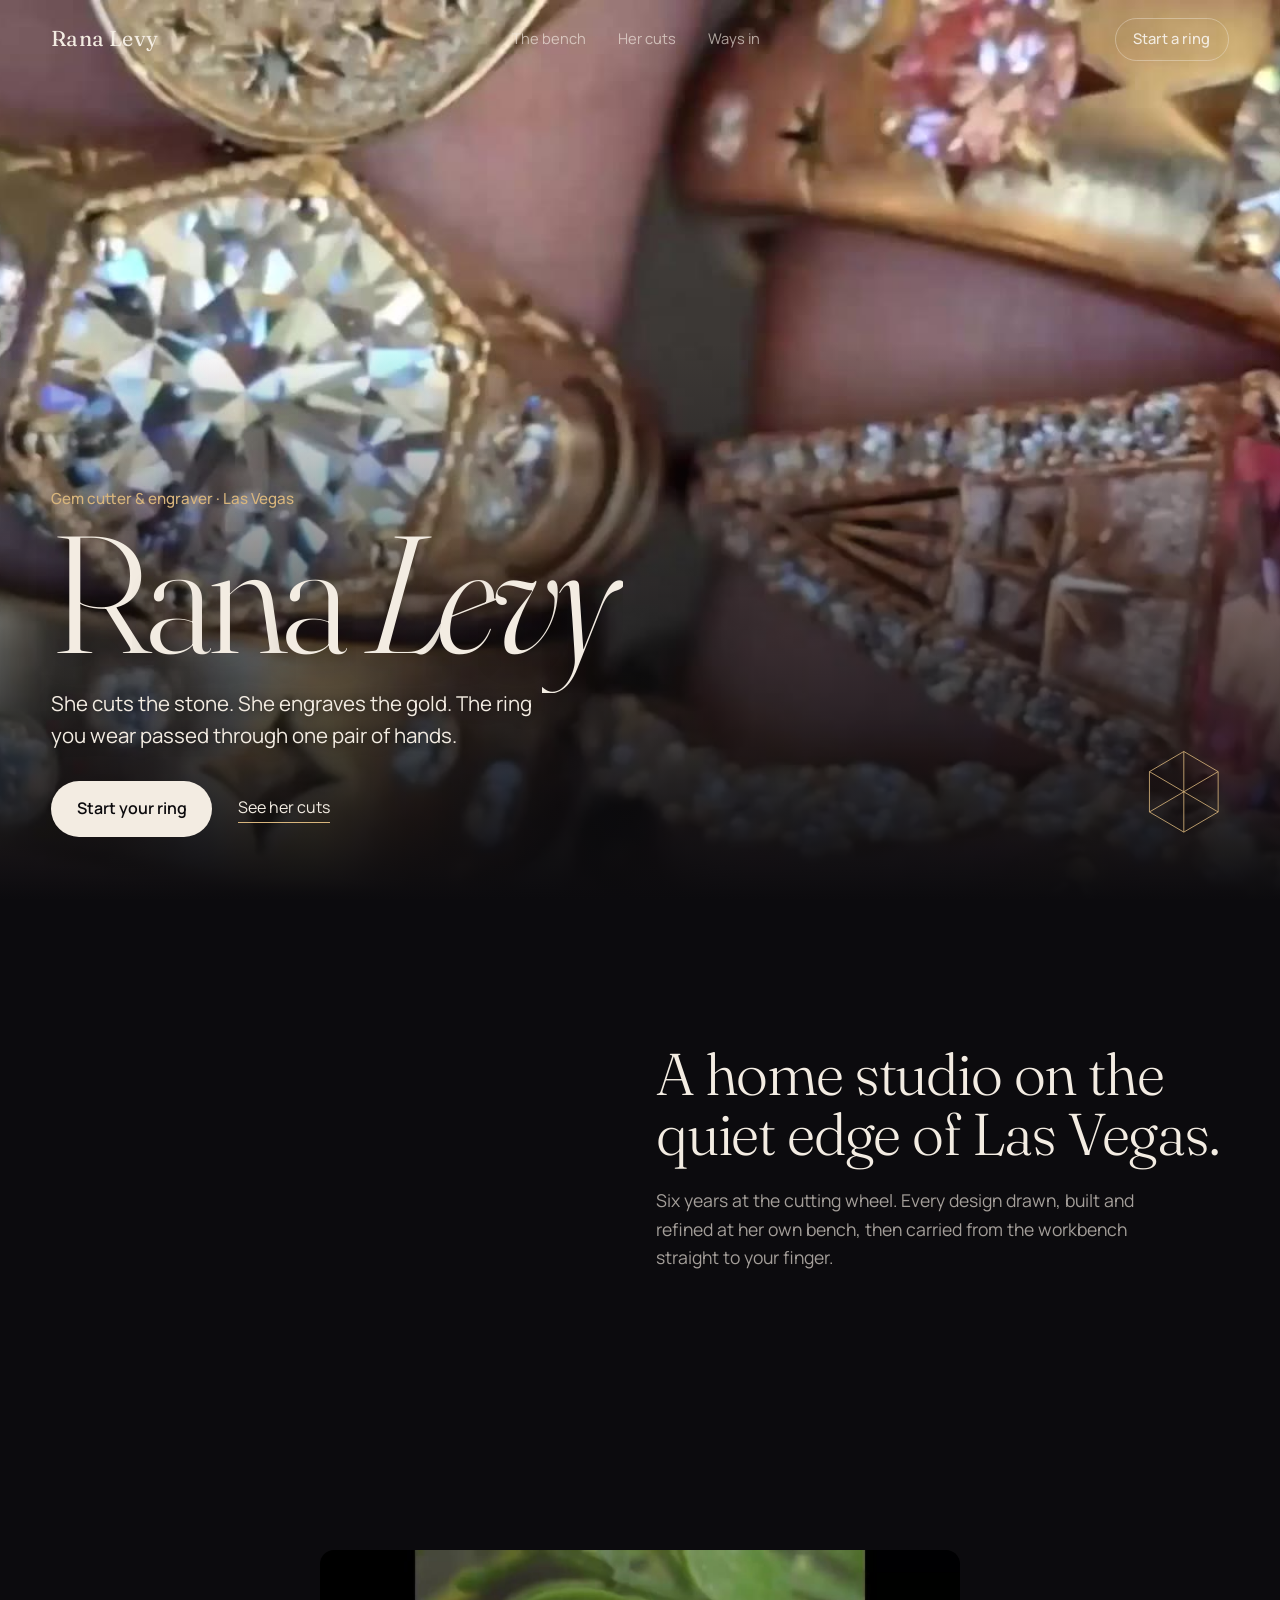
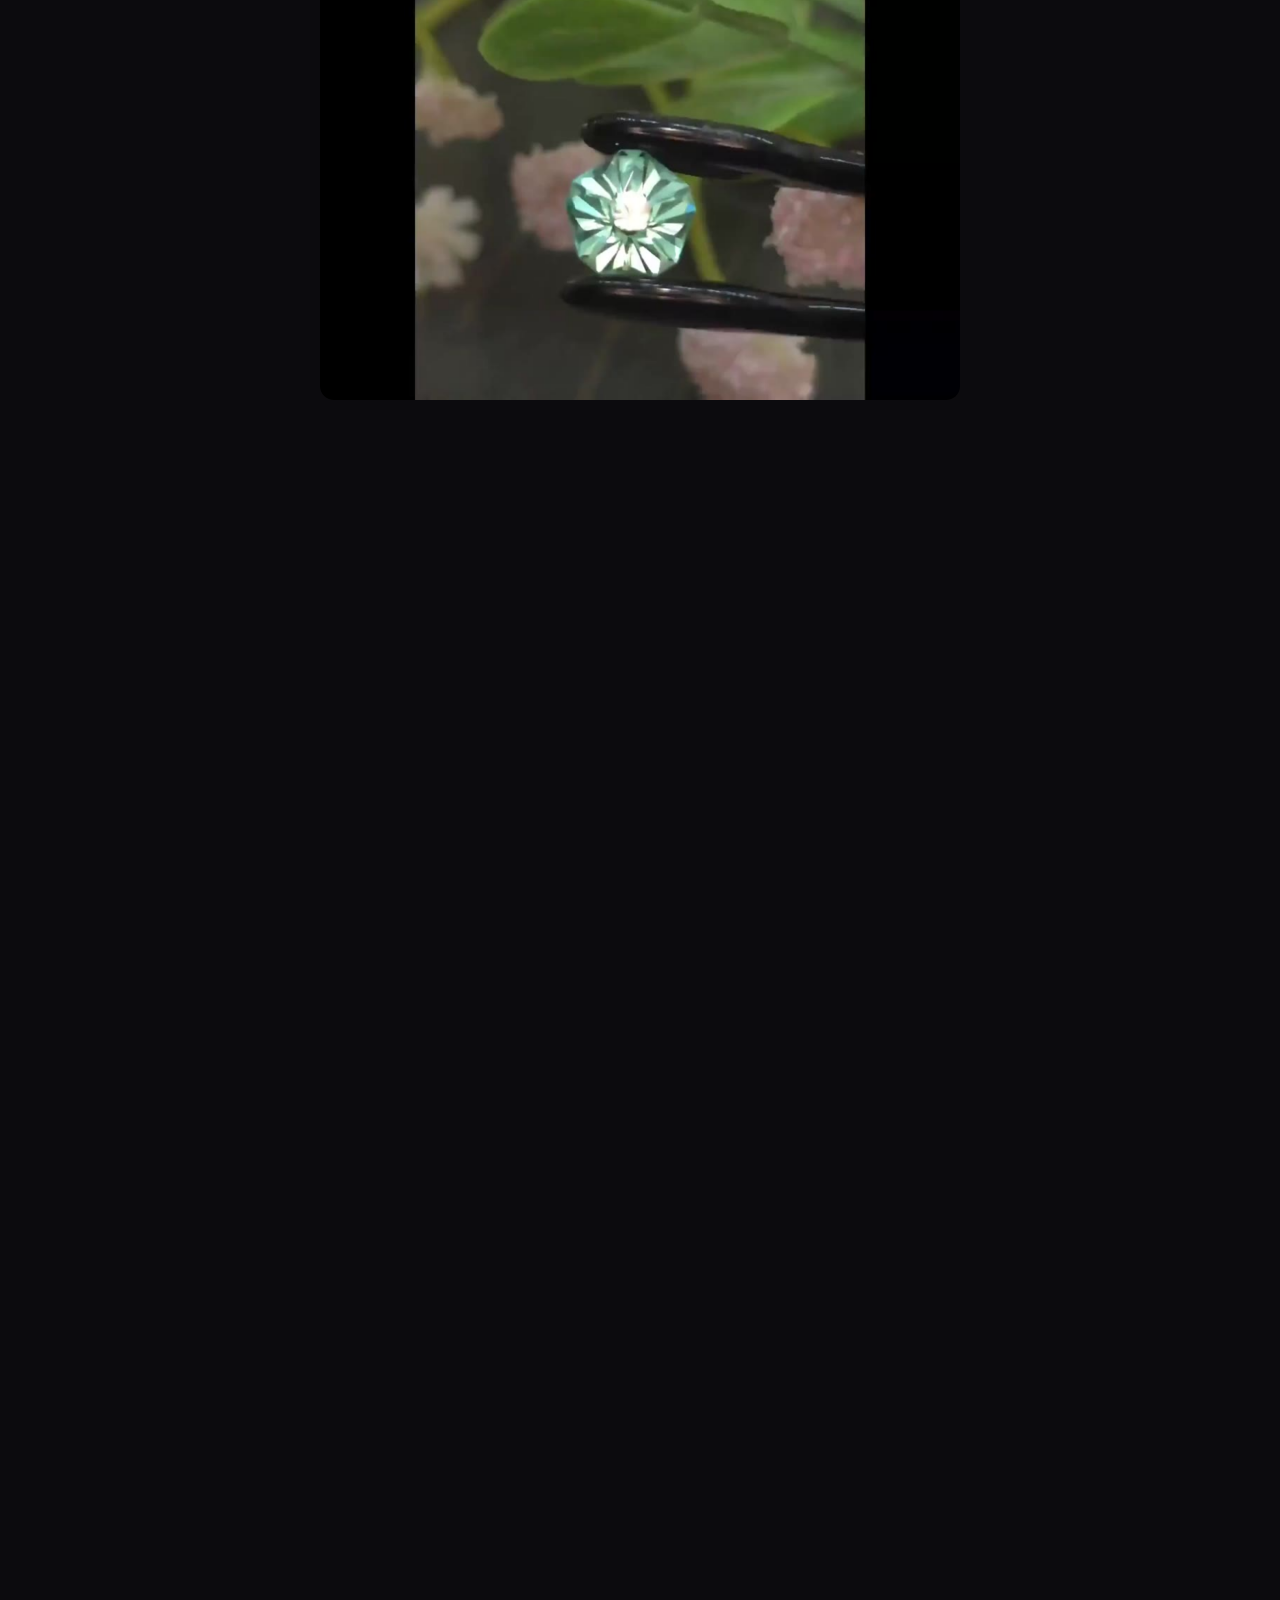
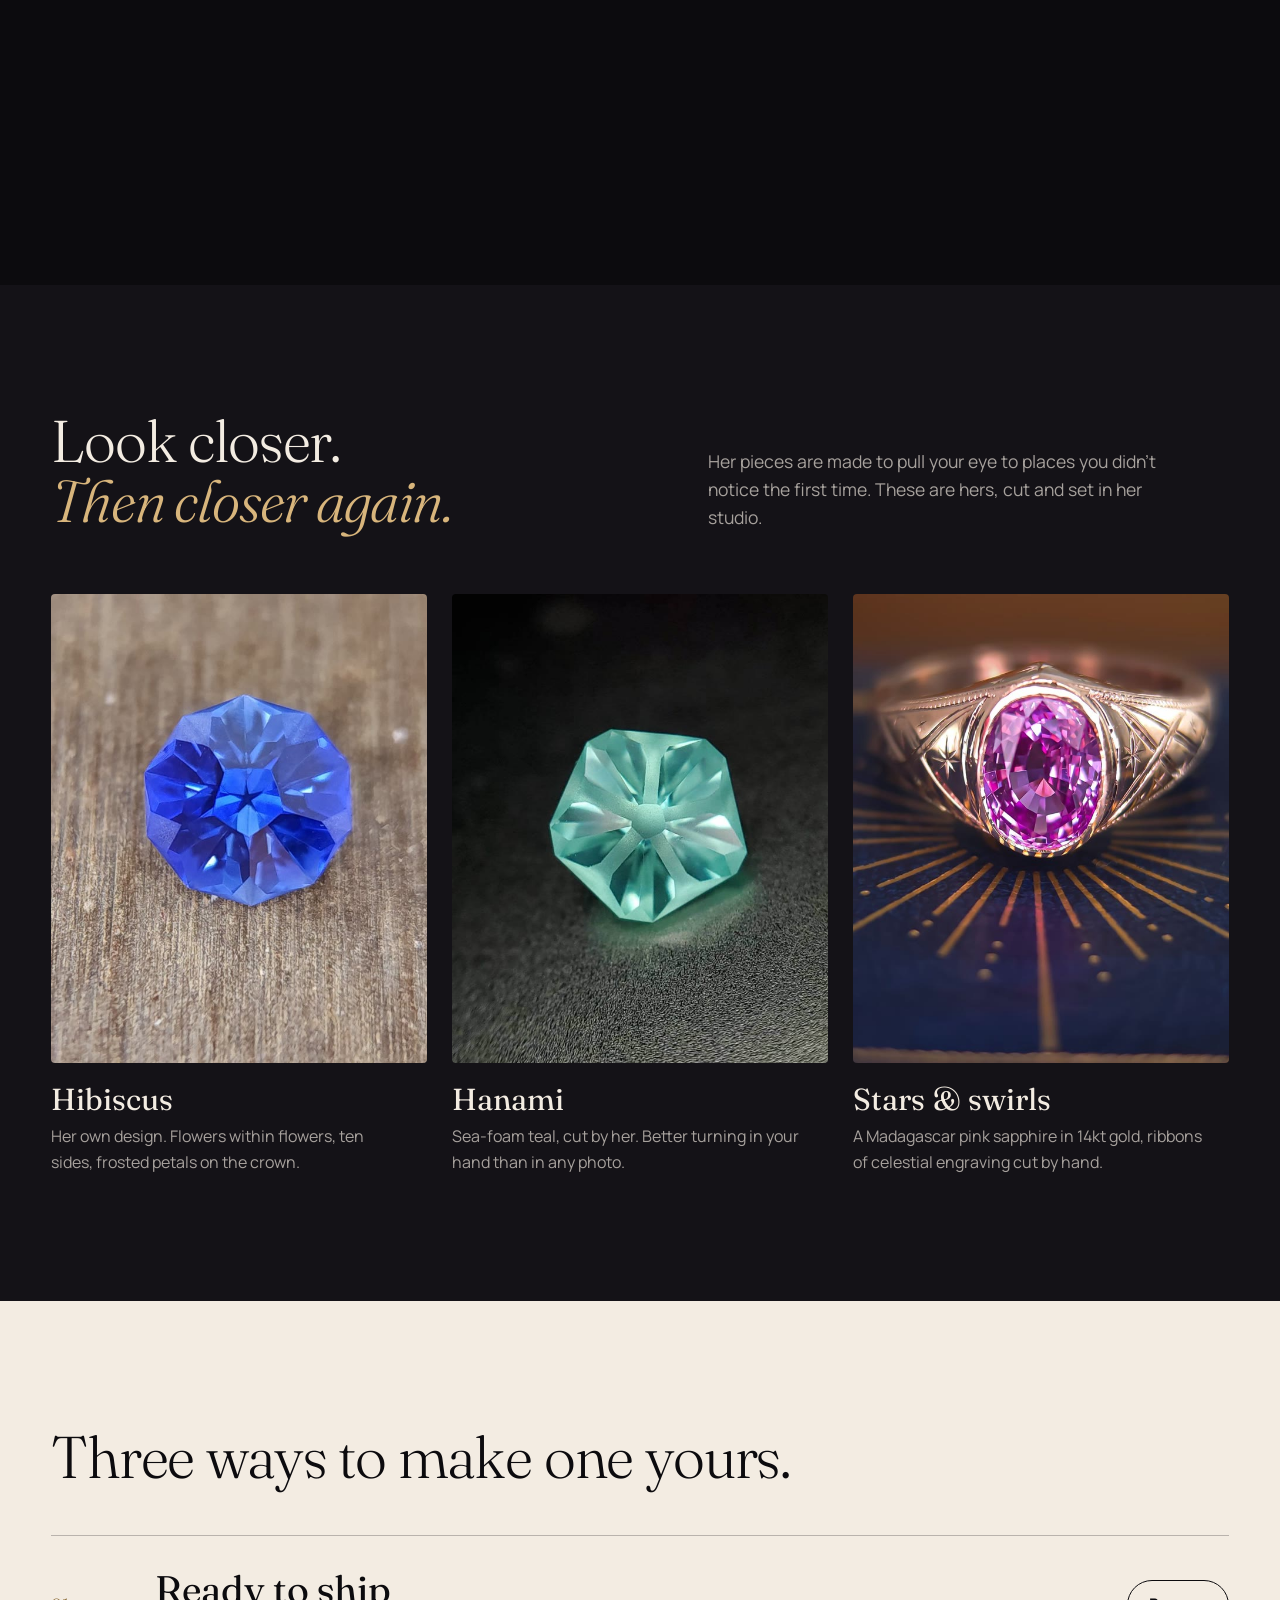
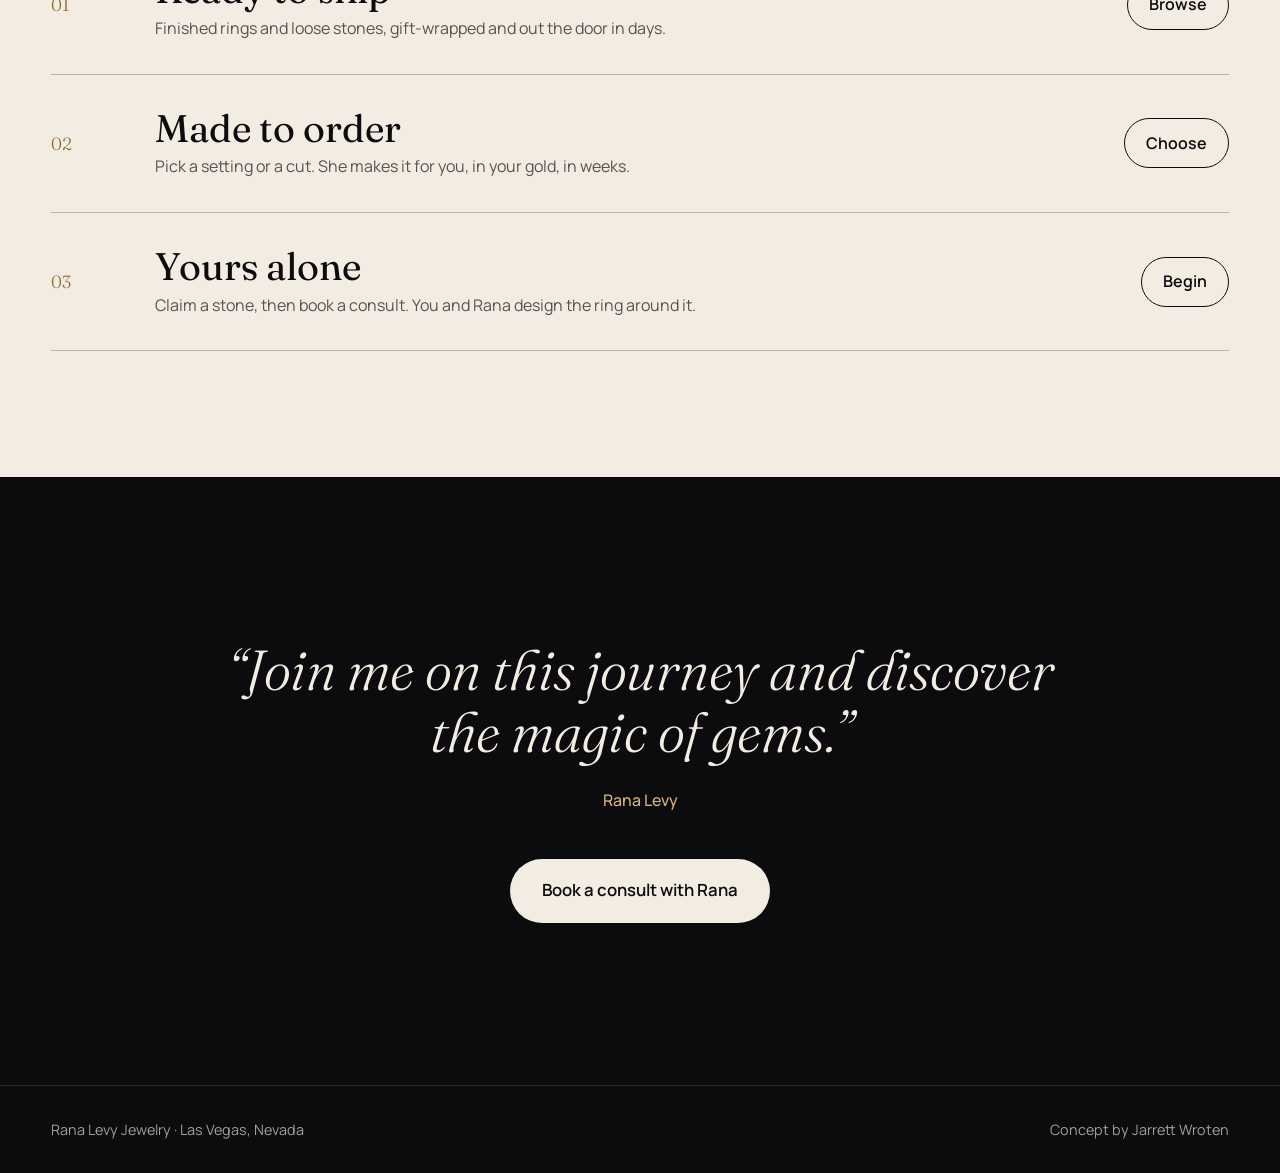
==== index.html @ 434af8a8 "favicon" ====
<!doctype html>
<html lang="en">
<head>
<meta charset="utf-8">
<meta name="viewport" content="width=device-width,initial-scale=1,viewport-fit=cover">
<meta name="robots" content="noindex,nofollow">
<title>Rana Levy · Gems cut by hand in Las Vegas</title>
<meta name="description" content="Precision-cut gemstones and hand-engraved gold rings from Rana Levy's home studio in Las Vegas.">
<link rel="icon" href="data:image/svg+xml,%3Csvg xmlns=%22http://www.w3.org/2000/svg%22 viewBox=%220 0 120 120%22%3E%3Cpath d=%22M60 6 106 33v54L60 114 14 87V33Z%22 fill=%22%230c0b0e%22 stroke=%22%23d8b57c%22 stroke-width=%228%22/%3E%3C/svg%3E">
<link rel="preconnect" href="https://fonts.googleapis.com"><link rel="preconnect" href="https://fonts.gstatic.com" crossorigin>
<link href="https://fonts.googleapis.com/css2?family=Fraunces:ital,opsz,wght@0,9..144,300;0,9..144,400;1,9..144,300;1,9..144,400&family=Manrope:wght@400;500;600&display=swap" rel="stylesheet">
<link rel="preload" as="image" href="media/hero.jpg">
<script type="text/javascript">(function(w,d){w.clarity=w.clarity||function(){(w.clarity.q=w.clarity.q||[]).push(arguments)};var done=0,ev=["scroll","pointerdown","keydown"],o={passive:true,capture:true};function go(){if(done)return;done=1;ev.forEach(function(e){w.removeEventListener(e,go,o)});var t=d.createElement("script");t.async=1;t.src="https://www.clarity.ms/tag/yvve5xueah";var y=d.getElementsByTagName("script")[0];y.parentNode.insertBefore(t,y)}ev.forEach(function(e){w.addEventListener(e,go,o)});function idle(){w.requestIdleCallback?w.requestIdleCallback(go,{timeout:2500}):setTimeout(go,2500)}d.readyState==="complete"?idle():w.addEventListener("load",idle,{once:true})})(window,document);clarity("set","site","rana-r2");</script>
<link rel="stylesheet" href="style.css?v=2">
</head>
<body>
<header class="nav">
  <a class="mark" href="#top" aria-label="Rana Levy, top">Rana Levy</a>
  <nav><a href="#bench">The bench</a><a href="#cuts">Her cuts</a><a href="#ways">Ways in</a></nav>
  <a class="nav-cta" href="https://www.ranalevyjewelry.com/contact">Start a ring</a>
</header>

<main id="top">
<section class="hero">
  <video class="hero-film" autoplay muted loop playsinline preload="auto" poster="media/hero.jpg" aria-label="Rana Levy's rings stacked across a hand, then a teal sapphire and a hexagon-set diamond turning in the light">
    <source media="(max-width:700px)" src="media/hero-m.mp4" type="video/mp4">
    <source src="media/hero.mp4" type="video/mp4">
  </video>
  <div class="hero-copy">
    <p class="kicker">Gem cutter &amp; engraver · Las Vegas</p>
    <h1 class="title" aria-label="Rana Levy"><span class="w">Rana</span> <span class="w it">Levy</span></h1>
    <p class="lede">She cuts the stone. She engraves the gold. The ring you wear passed through one pair of hands.</p>
    <div class="ctas"><a class="btn" href="https://www.ranalevyjewelry.com/contact">Start your ring</a><a class="link" href="#cuts">See her cuts</a></div>
  </div>
  <svg class="facet" viewBox="0 0 120 120" aria-hidden="true"><path pathLength="1" d="M60 6 106 33v54L60 114 14 87V33Z M60 6v108 M14 33l92 54 M106 33 14 87"/></svg>
</section>

<section class="bench-intro" id="bench">
  <div class="bench-text">
    <h2>A home studio on the quiet edge of Las&nbsp;Vegas.</h2>
    <p>Six years at the cutting wheel. Every design drawn, built and refined at her own bench, then carried from the workbench straight to your finger.</p>
  </div>
</section>
<section class="bench">
  <div class="bench-stick">
    <div class="bench-frame"><video class="bench-film" muted loop playsinline preload="metadata" poster="media/bench.jpg" aria-label="At Rana's bench: faceted stones held in tweezers, gold engraved by hand, a row of finished cuts, rings turning in the light"><source src="media/bench.mp4" type="video/mp4"></video></div>
     <p class="bench-line">Cut, engraved and set by&nbsp;her.</p>
  </div>
</section>

<section class="cuts" id="cuts">
  <div class="cuts-head">
    <h2>Look closer.<br><em>Then closer again.</em></h2>
    <p>Her pieces are made to pull your eye to places you didn't notice the first time. These are hers, cut and set in her studio.</p>
  </div>
  <div class="cut-row">
    <a class="cut" href="https://www.ranalevyjewelry.com/shop"><div class="ph"><img src="media/made-65722f539b4fcc44f6bedaa7.jpg" alt="Blue lab sapphire cut in Rana's Hibiscus design" loading="lazy" width="800" height="800"></div><h3>Hibiscus</h3><p>Her own design. Flowers within flowers, ten sides, frosted petals on the crown.</p></a>
    <a class="cut" href="https://www.ranalevyjewelry.com/shop"><div class="ph"><img src="media/made-657231f9263fd234be0831f7.jpg" alt="Sea-foam lab sapphire in the Hanami cut" loading="lazy" width="800" height="800"></div><h3>Hanami</h3><p>Sea-foam teal, cut by her. Better turning in your hand than in any photo.</p></a>
    <a class="cut" href="https://www.ranalevyjewelry.com/shop"><div class="ph"><img src="media/made-6a35991abbaef61d5bb3887e.jpg" alt="Madagascar pink sapphire in a 14kt gold ring hand-engraved with stars and swirls" loading="lazy" width="800" height="800"></div><h3>Stars &amp; swirls</h3><p>A Madagascar pink sapphire in 14kt gold, ribbons of celestial engraving cut by hand.</p></a>
  </div>
</section>

<section class="ways" id="ways">
  <h2>Three ways to make one yours.</h2>
  <ol class="way-list">
    <li><span class="wn">01</span><div><h3>Ready to ship</h3><p>Finished rings and loose stones, gift-wrapped and out the door in days.</p></div><a href="https://www.ranalevyjewelry.com/ready-to-ship-gems-jewelry">Browse</a></li>
    <li><span class="wn">02</span><div><h3>Made to order</h3><p>Pick a setting or a cut. She makes it for you, in your gold, in weeks.</p></div><a href="https://www.ranalevyjewelry.com/shop">Choose</a></li>
    <li><span class="wn">03</span><div><h3>Yours alone</h3><p>Claim a stone, then book a consult. You and Rana design the ring around it.</p></div><a href="https://www.ranalevyjewelry.com/contact">Begin</a></li>
  </ol>
</section>

<section class="close">
  <blockquote>“Join me on this journey and discover the magic of gems.”<cite>Rana Levy</cite></blockquote>
  <a class="btn big" href="https://www.ranalevyjewelry.com/contact">Book a consult with Rana</a>
</section>
</main>
<footer class="foot"><span>Rana Levy Jewelry · Las Vegas, Nevada</span><span>Concept by Jarrett Wroten</span></footer>
<script src="main.js?v=2"></script>
</body>
</html>
---- style.css ----
:root{--ink:#0c0b0e;--ink2:#141217;--cream:#f3ece2;--mut:rgba(243,236,226,.66);--gold:#d8b57c;--serif:"Fraunces",Georgia,serif;--sans:"Manrope",system-ui,sans-serif;--g:clamp(1.25rem,4vw,3.5rem)}
*{box-sizing:border-box;margin:0}
html{background:var(--ink);scroll-behavior:smooth}
body{color:var(--cream);font:400 1rem/1.6 var(--sans);overflow-x:clip;-webkit-font-smoothing:antialiased}
a{color:inherit;text-decoration:none}
img,video{display:block;max-width:100%}
.nav{position:fixed;inset:0 0 auto;z-index:20;display:flex;align-items:center;justify-content:space-between;gap:1rem;padding:1.1rem var(--g);transition:background .4s,backdrop-filter .4s}
.nav.solid{background:rgba(12,11,14,.72);backdrop-filter:blur(14px)}
.mark{font:400 1.35rem/1 var(--serif);letter-spacing:.01em}
.nav nav{display:flex;gap:2rem;font-size:.92rem;color:var(--mut)}
.nav nav a:hover{color:var(--cream)}
.nav-cta{font-size:.92rem;font-weight:500;border:1px solid rgba(243,236,226,.4);padding:.55rem 1.1rem;border-radius:99px;transition:background .3s,color .3s}
.nav-cta:hover{background:var(--cream);color:var(--ink)}
.hero{position:relative;height:100svh;min-height:560px;overflow:hidden;display:flex;align-items:flex-end}
.hero-film{position:absolute;inset:0;width:100%;height:100%;object-fit:cover}
.hero::after{content:"";position:absolute;inset:auto 0 0;height:62%;background:linear-gradient(transparent,rgba(12,11,14,.55) 45%,var(--ink));pointer-events:none}
.hero-copy{position:relative;z-index:2;padding:0 var(--g) clamp(2.5rem,7vh,5rem);max-width:64rem}
.kicker{font-size:.95rem;color:var(--gold);margin-bottom:.6rem;font-weight:500}
.title{font:300 clamp(4.2rem,13vw,12.5rem)/.86 var(--serif);letter-spacing:-.035em;font-variation-settings:"opsz" 144;text-shadow:0 2px 30px rgba(0,0,0,.35)}
.title .it{font-style:italic}
.title .ch{display:inline-block;clip-path:polygon(50% 50%,50% 50%,50% 50%,50% 50%);transform:translateY(.12em) rotate(-4deg);opacity:0;animation:facetIn 1.1s cubic-bezier(.2,.8,.2,1) forwards;animation-delay:calc(.25s + var(--i)*.07s)}
@keyframes facetIn{60%{opacity:1}to{opacity:1;transform:none;clip-path:polygon(-20% -20%,120% -20%,120% 120%,-20% 120%)}}
.lede{font-size:clamp(1.05rem,1.6vw,1.3rem);max-width:32rem;margin-top:1.4rem;text-shadow:0 1px 12px rgba(0,0,0,.6)}
.ctas{display:flex;gap:1.6rem;align-items:center;margin-top:1.8rem;flex-wrap:wrap}
.btn{display:inline-block;background:var(--cream);color:var(--ink);font-weight:600;padding:.95rem 1.6rem;border-radius:99px;transition:transform .3s,background .3s}
.btn:hover{background:var(--gold);transform:translateY(-2px)}
.link{border-bottom:1px solid var(--gold);padding-bottom:2px}
.facet{position:absolute;z-index:2;right:var(--g);bottom:clamp(2.5rem,7vh,5rem);width:clamp(64px,7vw,104px);fill:none;stroke:var(--gold);stroke-width:1.1}
.facet path{stroke-dasharray:1;stroke-dashoffset:1;animation:draw 2.4s .9s cubic-bezier(.6,0,.2,1) forwards}
@keyframes draw{to{stroke-dashoffset:0}}
/* bench */
.bench{position:relative;height:240vh;background:var(--ink)}
.bench-stick{position:sticky;top:0;height:100svh;display:grid;place-items:center;overflow:hidden}
.bench-frame{width:100%;height:100%;transform:scale(var(--s,.5));border-radius:calc(var(--r,28) * 1px);overflow:hidden;will-change:transform}
.bench-film{width:100%;height:100%;object-fit:cover}
.bench-lines{position:absolute;left:var(--g);bottom:clamp(2rem,8vh,5rem);z-index:2}
.bl{font:300 clamp(2.4rem,6vw,5.6rem)/1 var(--serif);font-style:italic;position:absolute;bottom:0;left:0;white-space:nowrap;opacity:0;transform:translateY(20px);transition:opacity .6s,transform .6s;text-shadow:0 2px 24px rgba(0,0,0,.7)}
.bl.on{opacity:1;transform:none}
.bl .n{font:500 .9rem/1 var(--sans);font-style:normal;color:var(--gold);display:block;margin-bottom:.8rem}
.bench-intro{padding:clamp(7rem,16vh,11rem) var(--g) clamp(2rem,6vh,4rem);display:grid;grid-template-columns:1fr 1fr;gap:2rem}
.bench-text{grid-column:2}
.bench-text h2,.cuts-head h2,.ways h2{font:300 clamp(2.2rem,4.6vw,4.2rem)/1.02 var(--serif);letter-spacing:-.02em}
.bench-text p,.cuts-head p{color:var(--mut);margin-top:1.4rem;font-size:1.1rem;max-width:30rem}
/* cuts */
.cuts{padding:clamp(6rem,14vh,10rem) var(--g);background:var(--ink2)}
.cuts-head{display:grid;grid-template-columns:1.2fr 1fr;gap:2rem;align-items:end;margin-bottom:clamp(3rem,7vh,5rem)}
.cuts-head em{color:var(--gold)}
.cut-row{display:grid;grid-template-columns:repeat(3,1fr);gap:clamp(1rem,2vw,2rem)}
.cut .ph{position:relative;aspect-ratio:4/5;overflow:hidden;border-radius:4px;background:#000}
.cut img{width:100%;height:100%;object-fit:cover;transition:transform 1.2s cubic-bezier(.2,.8,.2,1)}
.cut .ph::after{content:"";position:absolute;inset:0;background:radial-gradient(circle at var(--mx,50%) var(--my,50%),rgba(255,255,255,.22),transparent 38%);opacity:0;transition:opacity .4s;pointer-events:none;mix-blend-mode:screen}
.cut:hover .ph::after{opacity:1}
.cut:hover img{transform:scale(1.06)}
.cut h3{font:400 1.9rem/1.1 var(--serif);margin-top:1.2rem}
.cut p{color:var(--mut);margin-top:.5rem;max-width:22rem}
/* ways */
.ways{padding:clamp(6rem,14vh,10rem) var(--g);background:var(--cream);color:var(--ink)}
.way-list{list-style:none;padding:0;margin-top:3rem;border-top:1px solid rgba(12,11,14,.25)}
.way-list li{display:grid;grid-template-columns:5rem 1fr auto;gap:1.5rem;align-items:center;padding:2rem 0;border-bottom:1px solid rgba(12,11,14,.25);transition:padding .4s}
.way-list li:hover{padding-left:1rem}
.wn{font:300 1.1rem var(--serif);color:#8a6a35}
.way-list h3{font:400 clamp(1.7rem,3vw,2.6rem)/1.1 var(--serif)}
.way-list p{color:rgba(12,11,14,.68);margin-top:.35rem}
.way-list a{font-weight:600;border:1px solid var(--ink);padding:.7rem 1.3rem;border-radius:99px;transition:background .3s,color .3s}
.way-list a:hover{background:var(--ink);color:var(--cream)}
.close{padding:clamp(7rem,18vh,12rem) var(--g);text-align:center}
blockquote{font:300 clamp(2rem,4.4vw,4rem)/1.1 var(--serif);font-style:italic;max-width:56rem;margin:0 auto}
cite{display:block;font:500 1rem var(--sans);font-style:normal;color:var(--gold);margin-top:1.6rem}
.btn.big{margin-top:3rem;padding:1.15rem 2rem;font-size:1.05rem}
.foot{display:flex;justify-content:space-between;gap:1rem;flex-wrap:wrap;padding:2rem var(--g);color:var(--mut);font-size:.9rem;border-top:1px solid rgba(243,236,226,.12)}
@media(max-width:800px){
 .nav nav{display:none}
 .cuts-head{grid-template-columns:1fr}
 .cut-row{grid-template-columns:none;grid-auto-flow:column;grid-auto-columns:78%;overflow-x:auto;scroll-snap-type:x mandatory;margin:0 calc(var(--g)*-1);padding:0 var(--g);scrollbar-width:none}
 .cut{scroll-snap-align:start}
 .way-list li{grid-template-columns:2.5rem 1fr;}
 .way-list li a{grid-column:2;justify-self:start}
 .bench-stick{place-items:center}
 .facet{display:none}
 .bench{height:260vh}
}
.bench-line{position:absolute;left:var(--g);bottom:clamp(2rem,8vh,5rem);z-index:2;font:300 clamp(2.2rem,5.4vw,5.2rem)/1 var(--serif);font-style:italic;opacity:var(--o,0);transform:translateY(calc((1 - var(--o,0))*24px));text-shadow:0 2px 24px rgba(0,0,0,.7);max-width:calc(100% - 2*var(--g))}
@media(max-width:800px){.bench-intro{grid-template-columns:1fr}.bench-text{grid-column:1}.bench{height:200vh}}
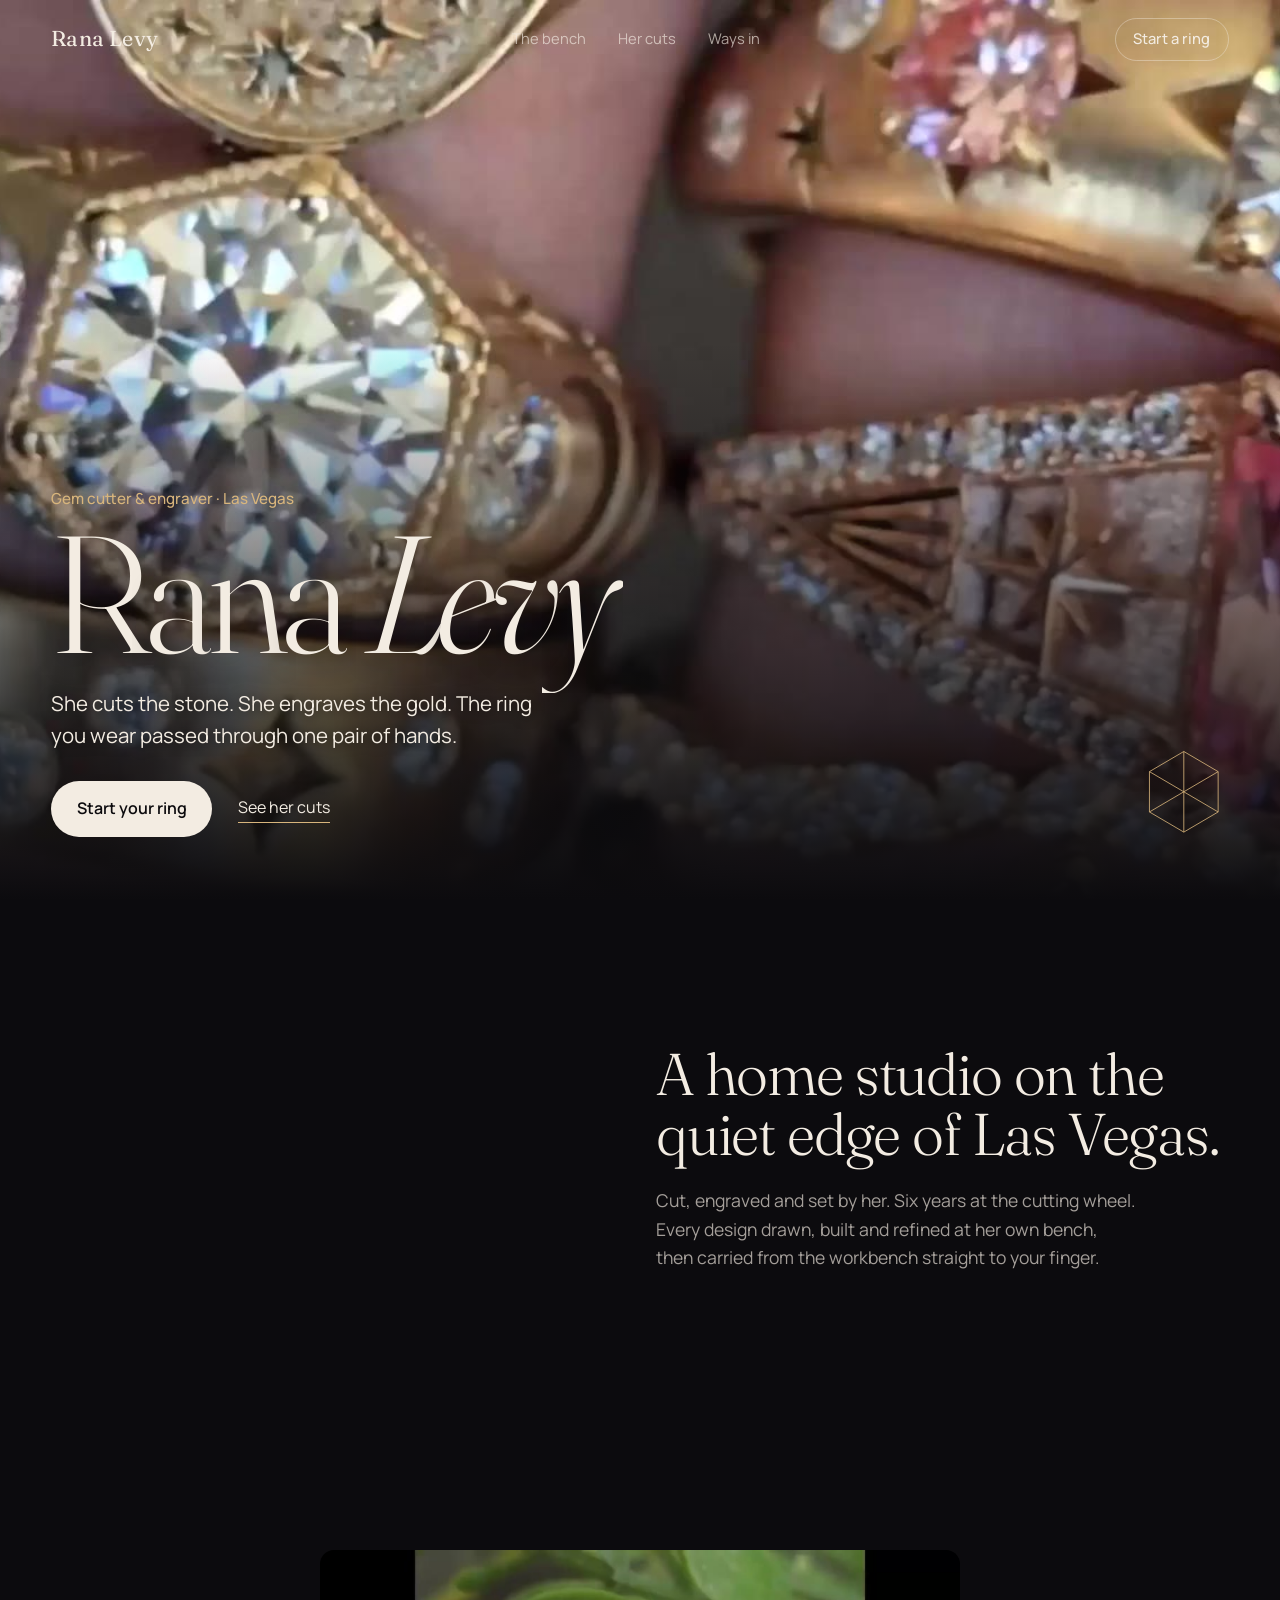
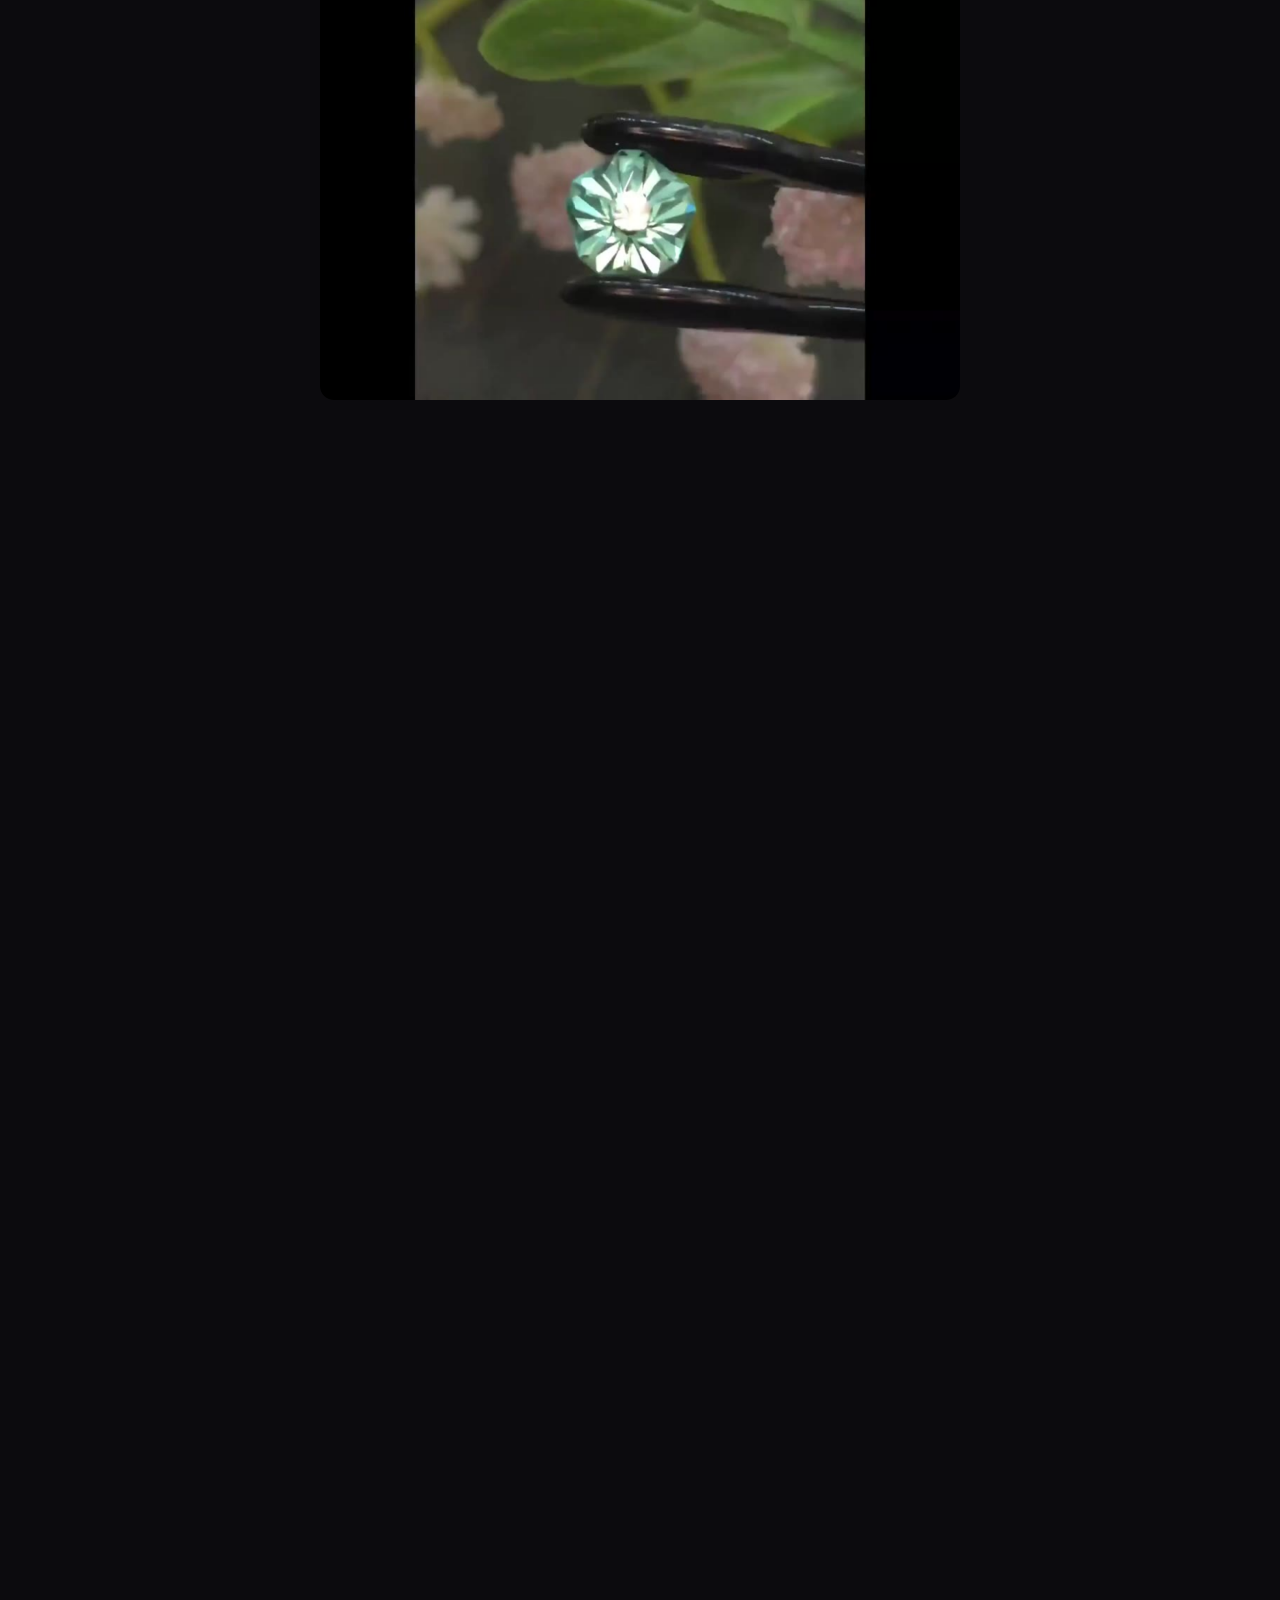
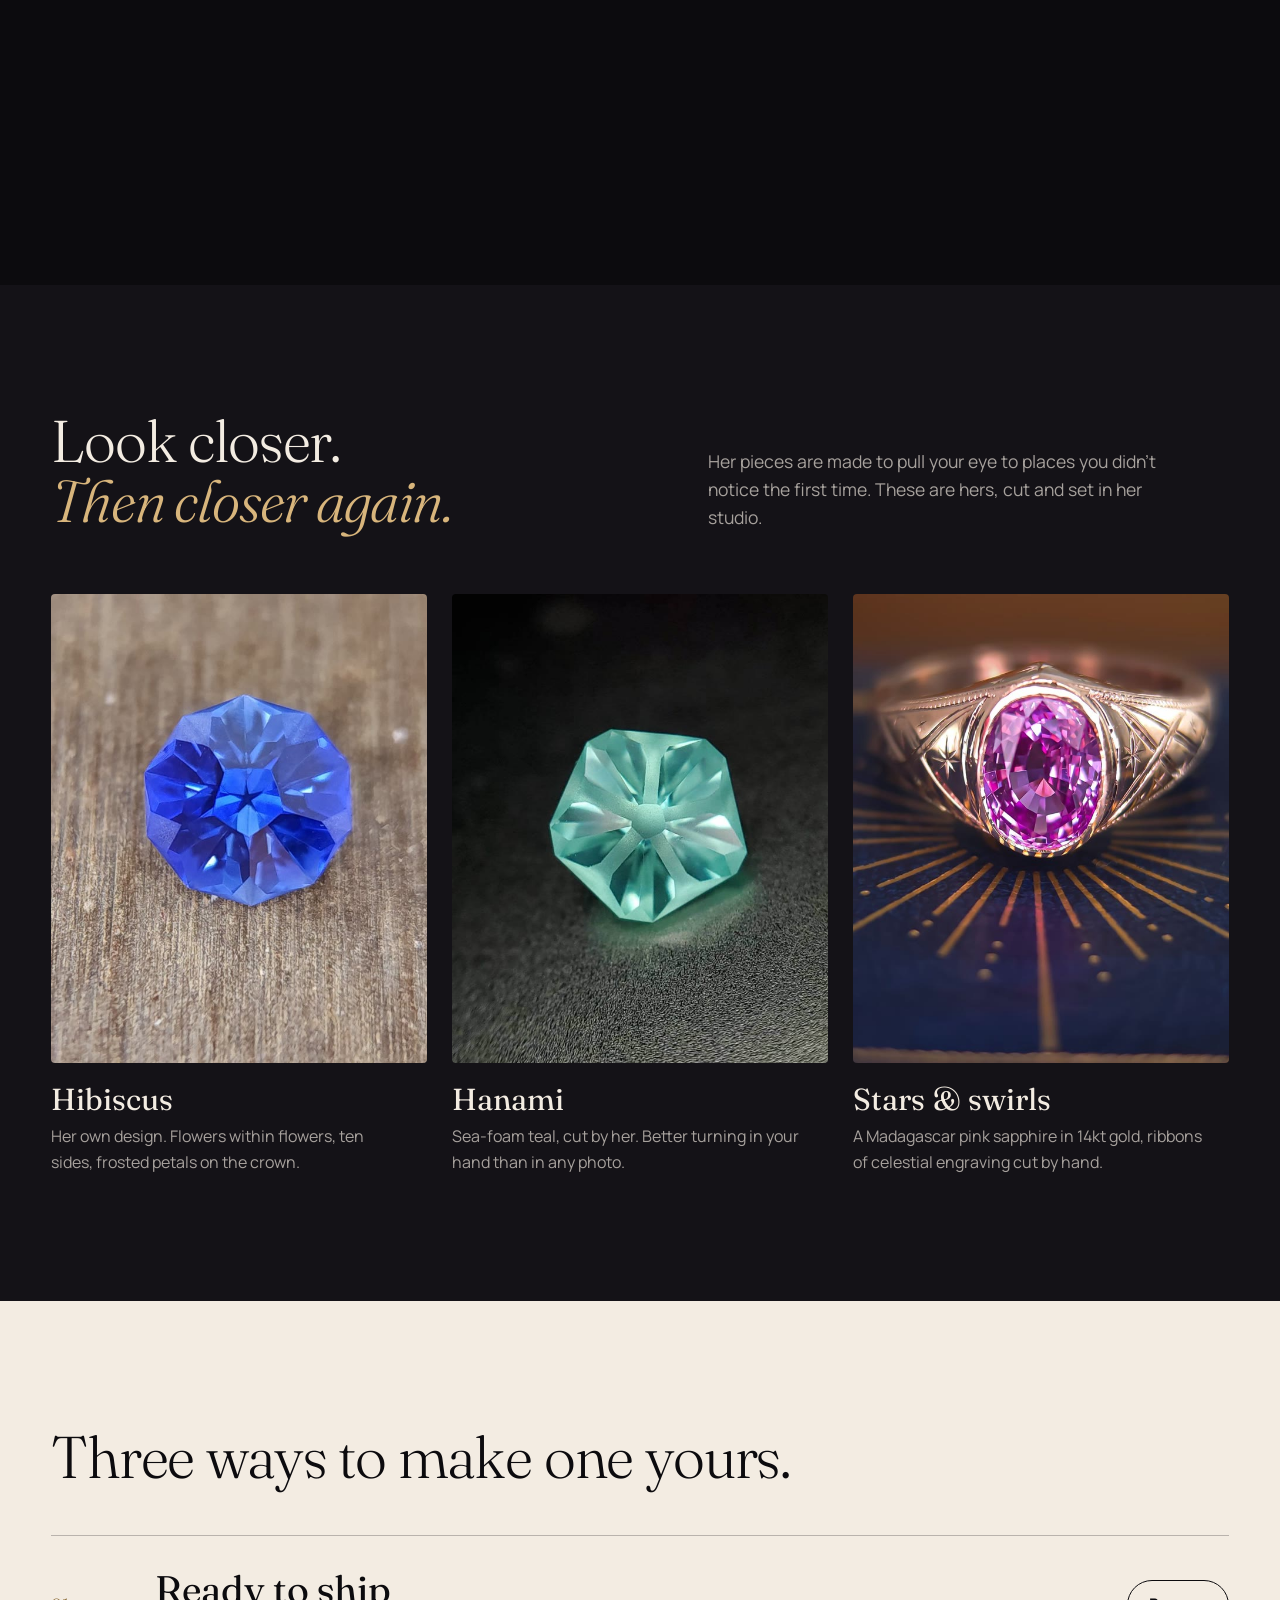
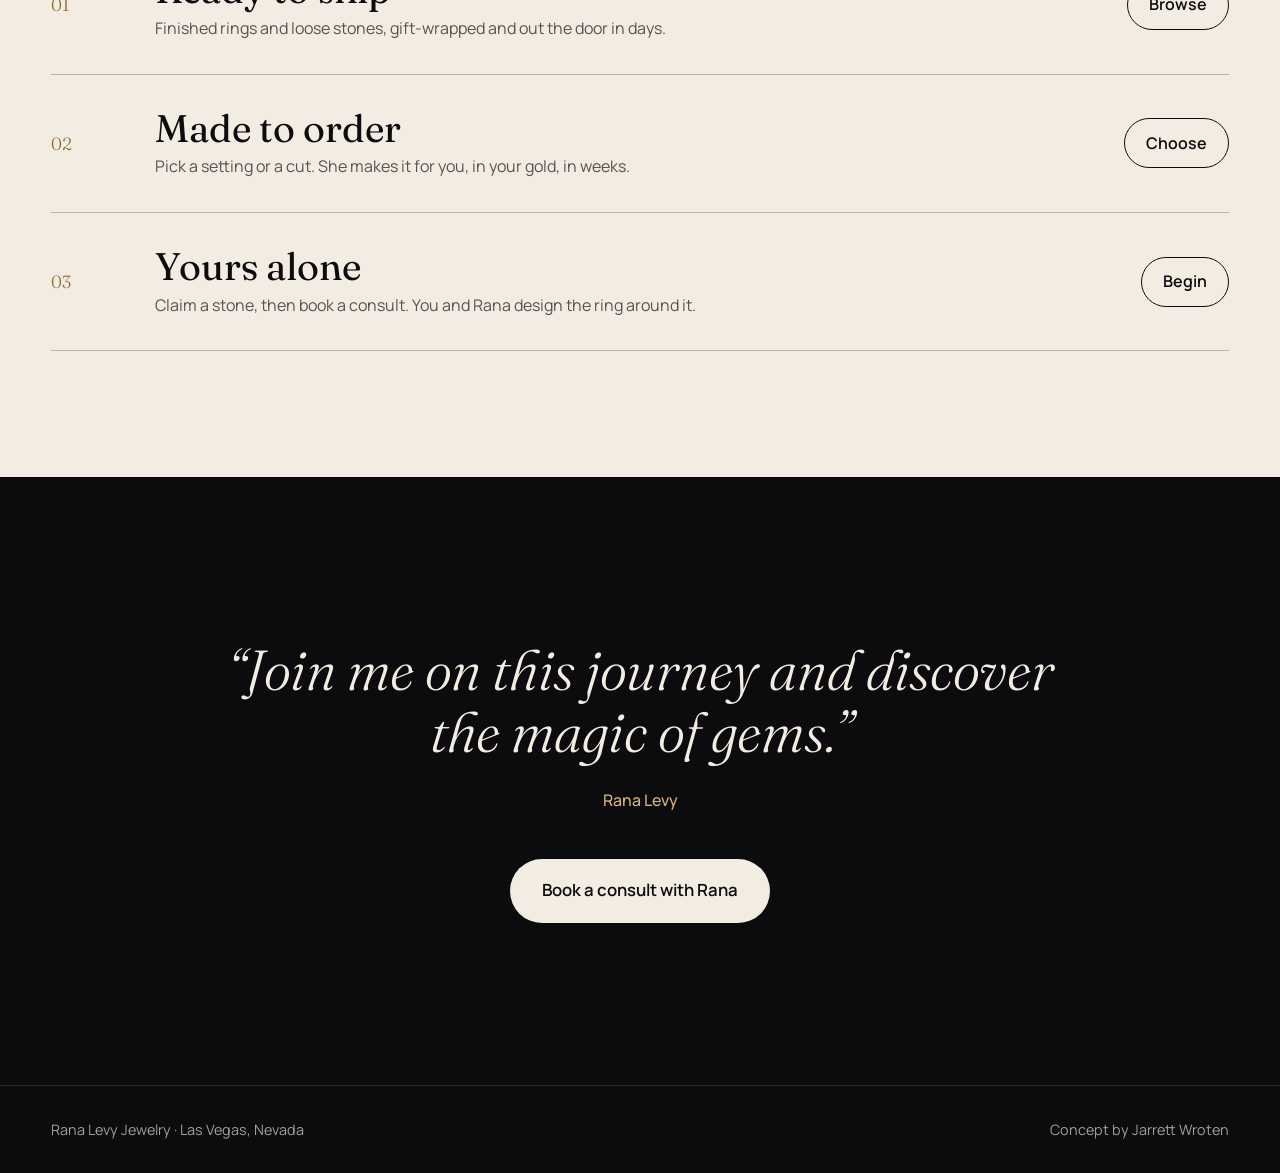
==== commit 12f50833: "Drop caption over bench film (illegible on light frames)" ====
--- a/index.html
+++ b/index.html
@@ -38,13 +38,12 @@
 <section class="bench-intro" id="bench">
   <div class="bench-text">
     <h2>A home studio on the quiet edge of Las&nbsp;Vegas.</h2>
-    <p>Six years at the cutting wheel. Every design drawn, built and refined at her own bench, then carried from the workbench straight to your finger.</p>
+    <p>Cut, engraved and set by her. Six years at the cutting wheel. Every design drawn, built and refined at her own bench, then carried from the workbench straight to your finger.</p>
   </div>
 </section>
 <section class="bench">
   <div class="bench-stick">
     <div class="bench-frame"><video class="bench-film" muted loop playsinline preload="metadata" poster="media/bench.jpg" aria-label="At Rana's bench: faceted stones held in tweezers, gold engraved by hand, a row of finished cuts, rings turning in the light"><source src="media/bench.mp4" type="video/mp4"></video></div>
-     <p class="bench-line">Cut, engraved and set by&nbsp;her.</p>
   </div>
 </section>
 
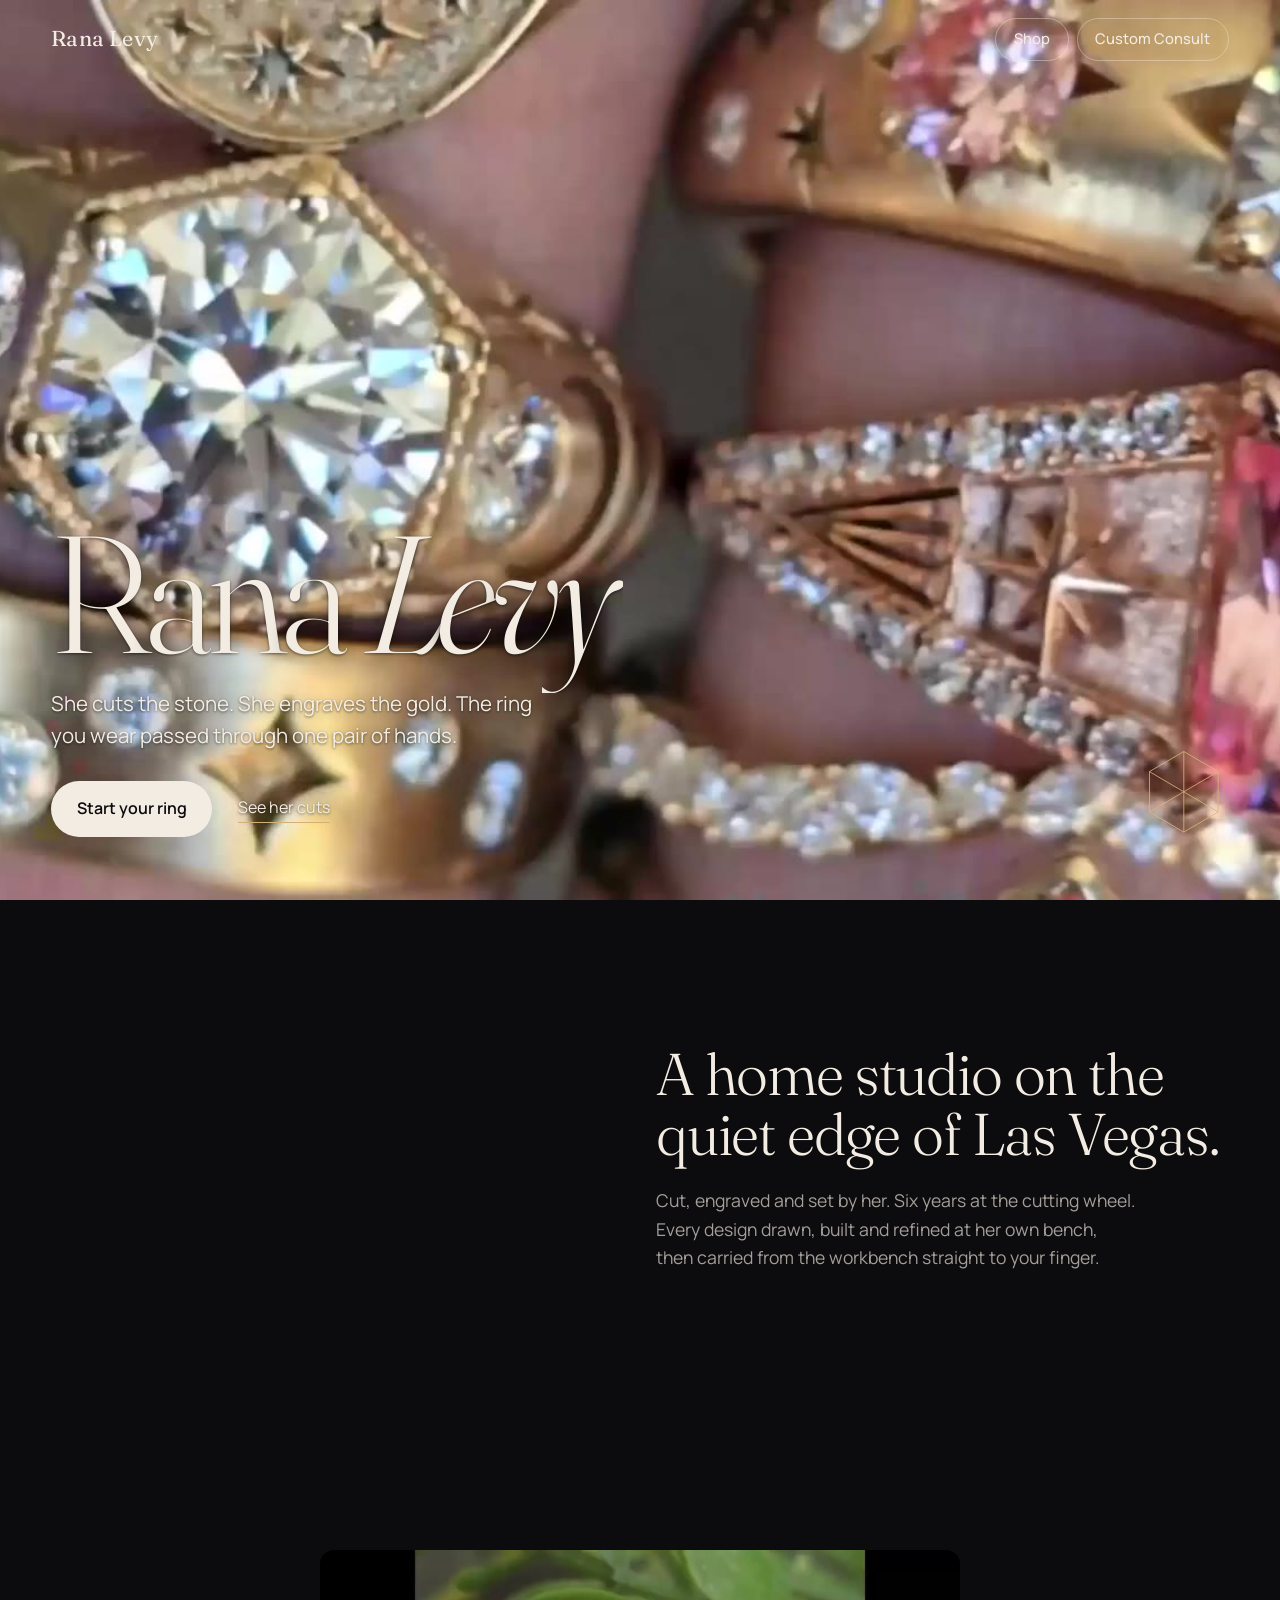
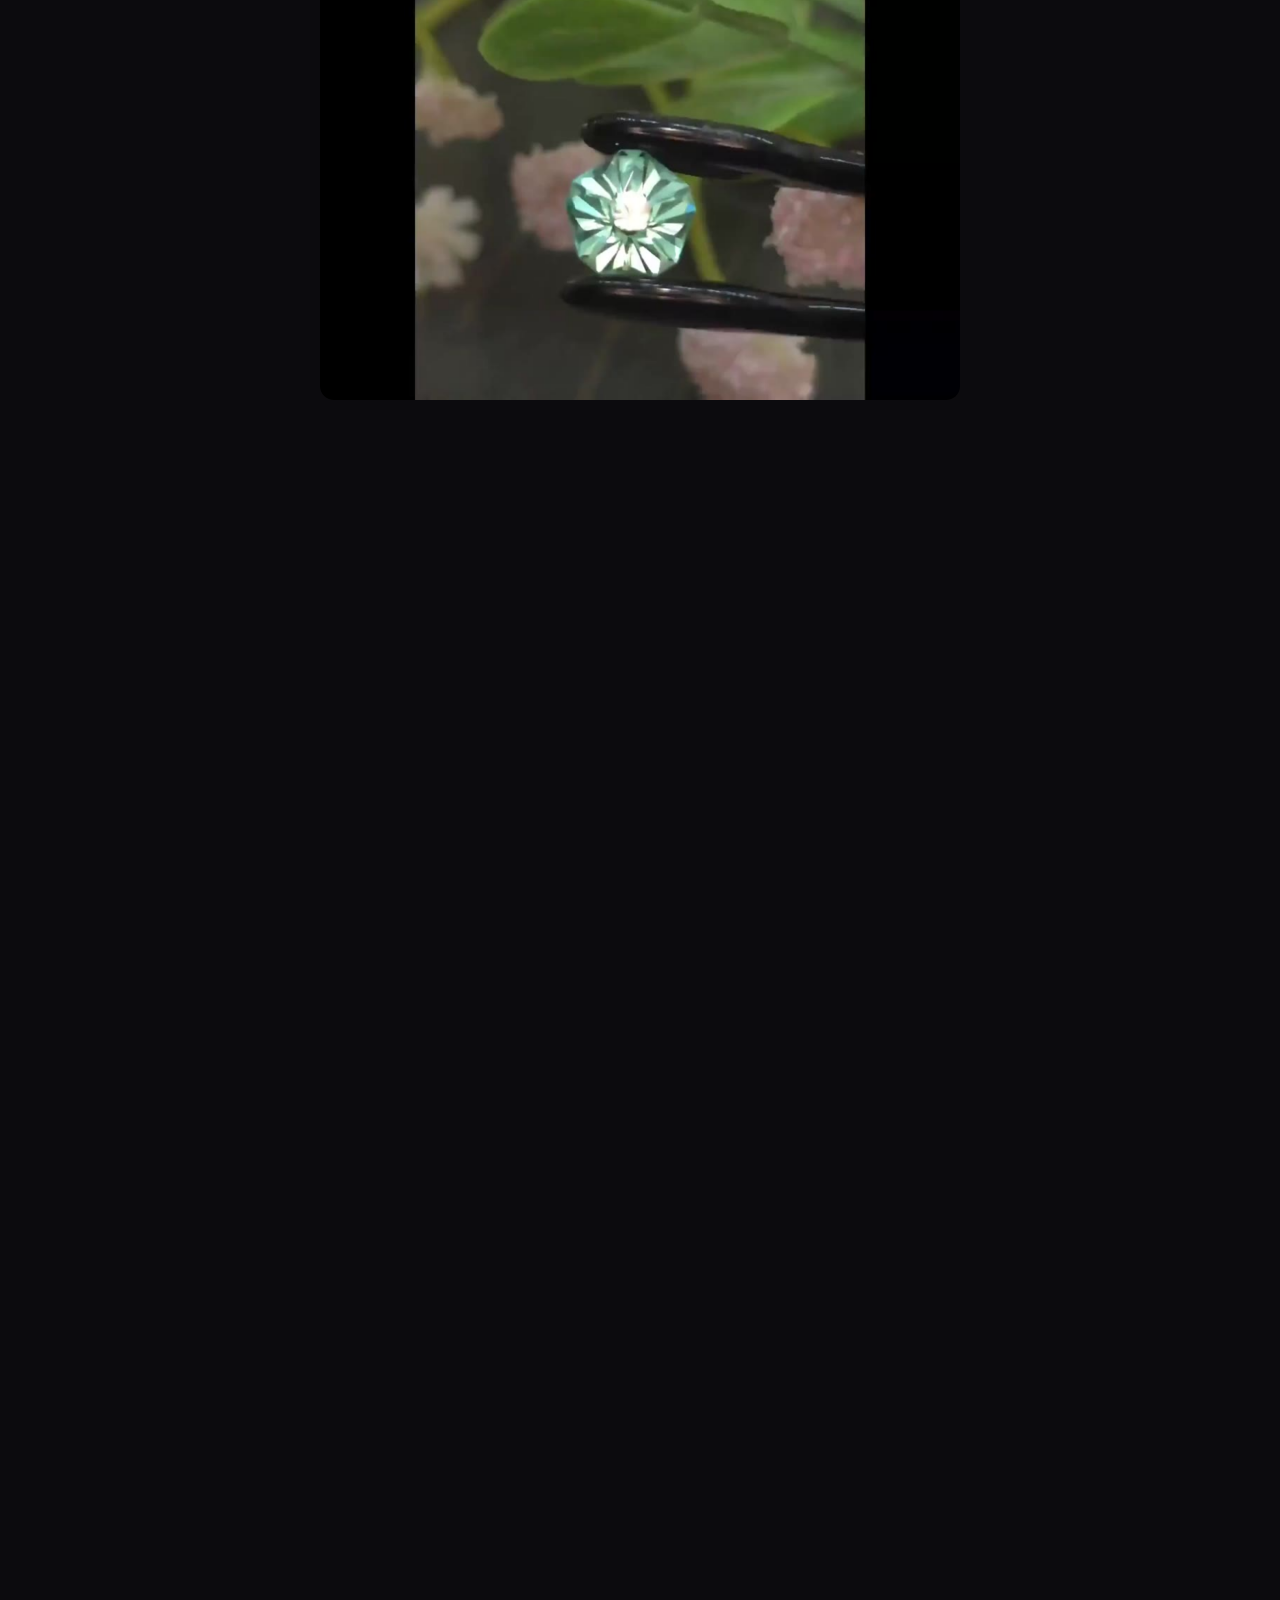
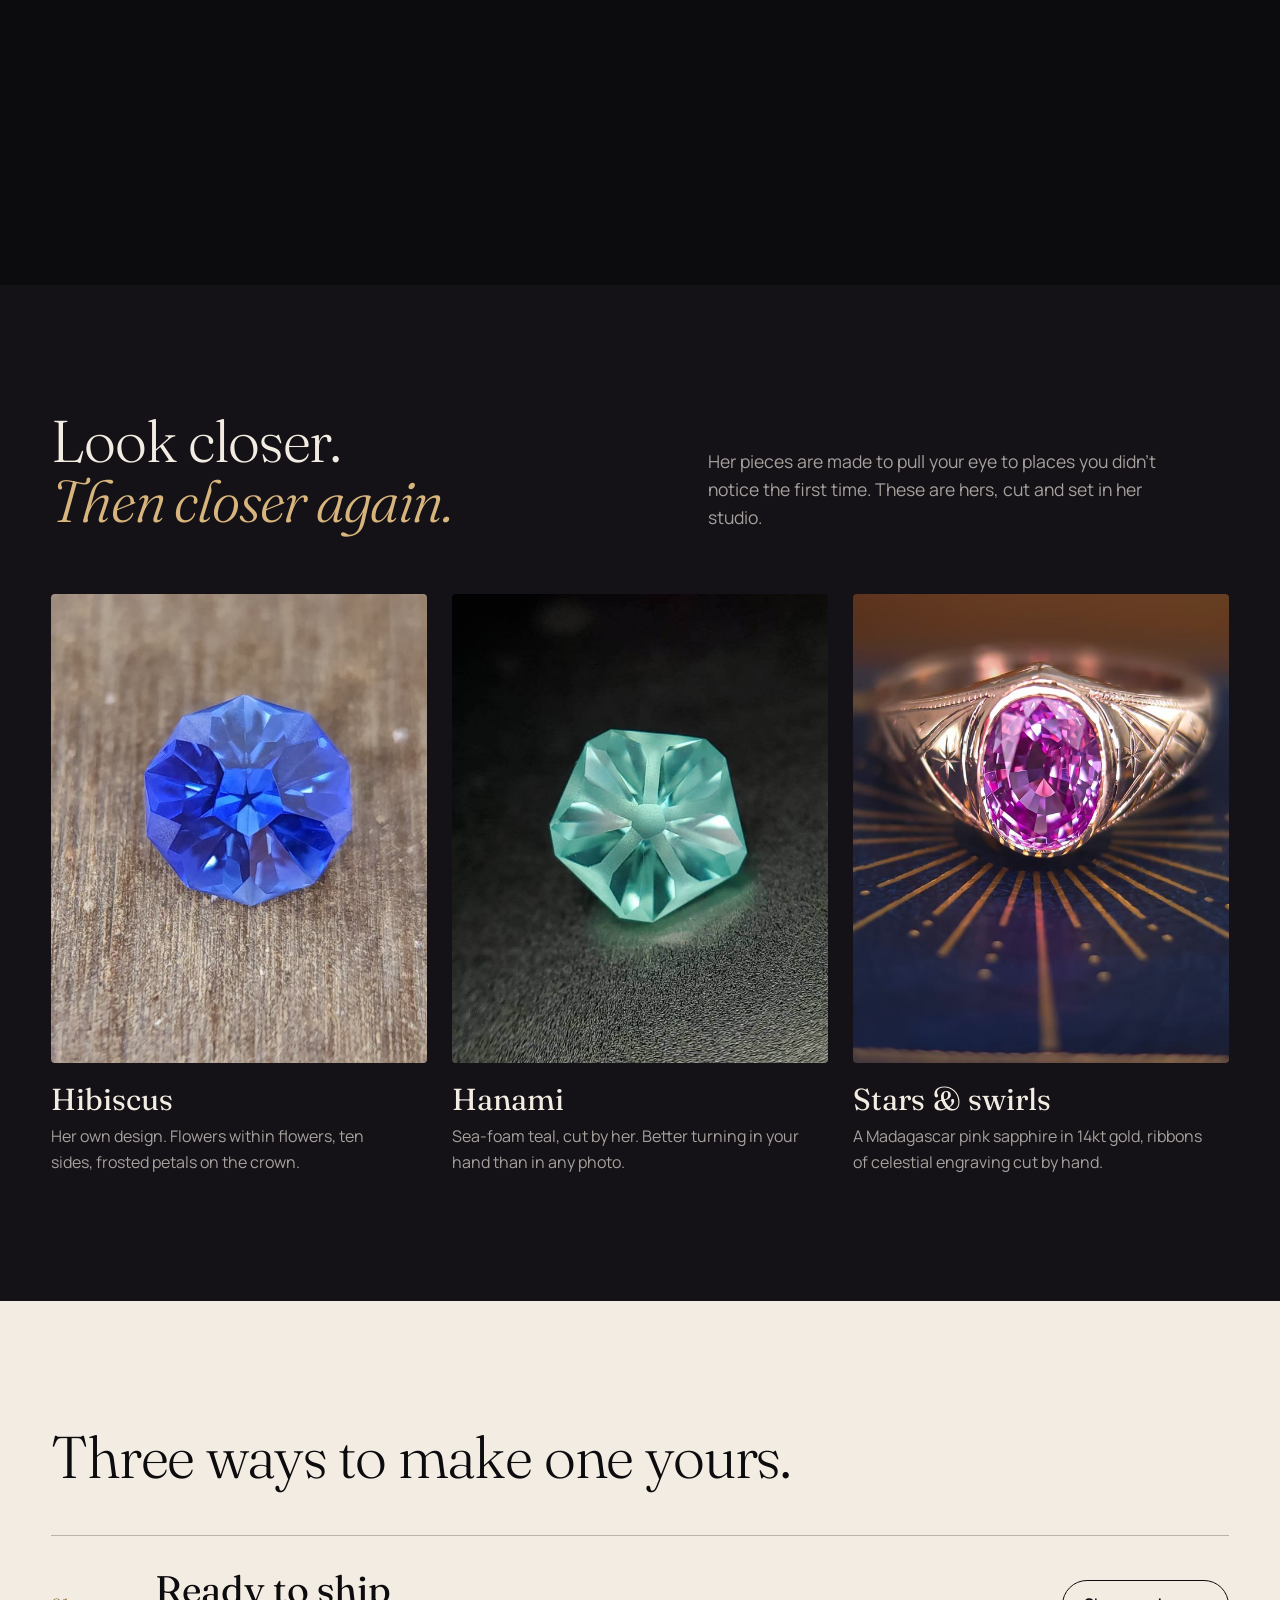
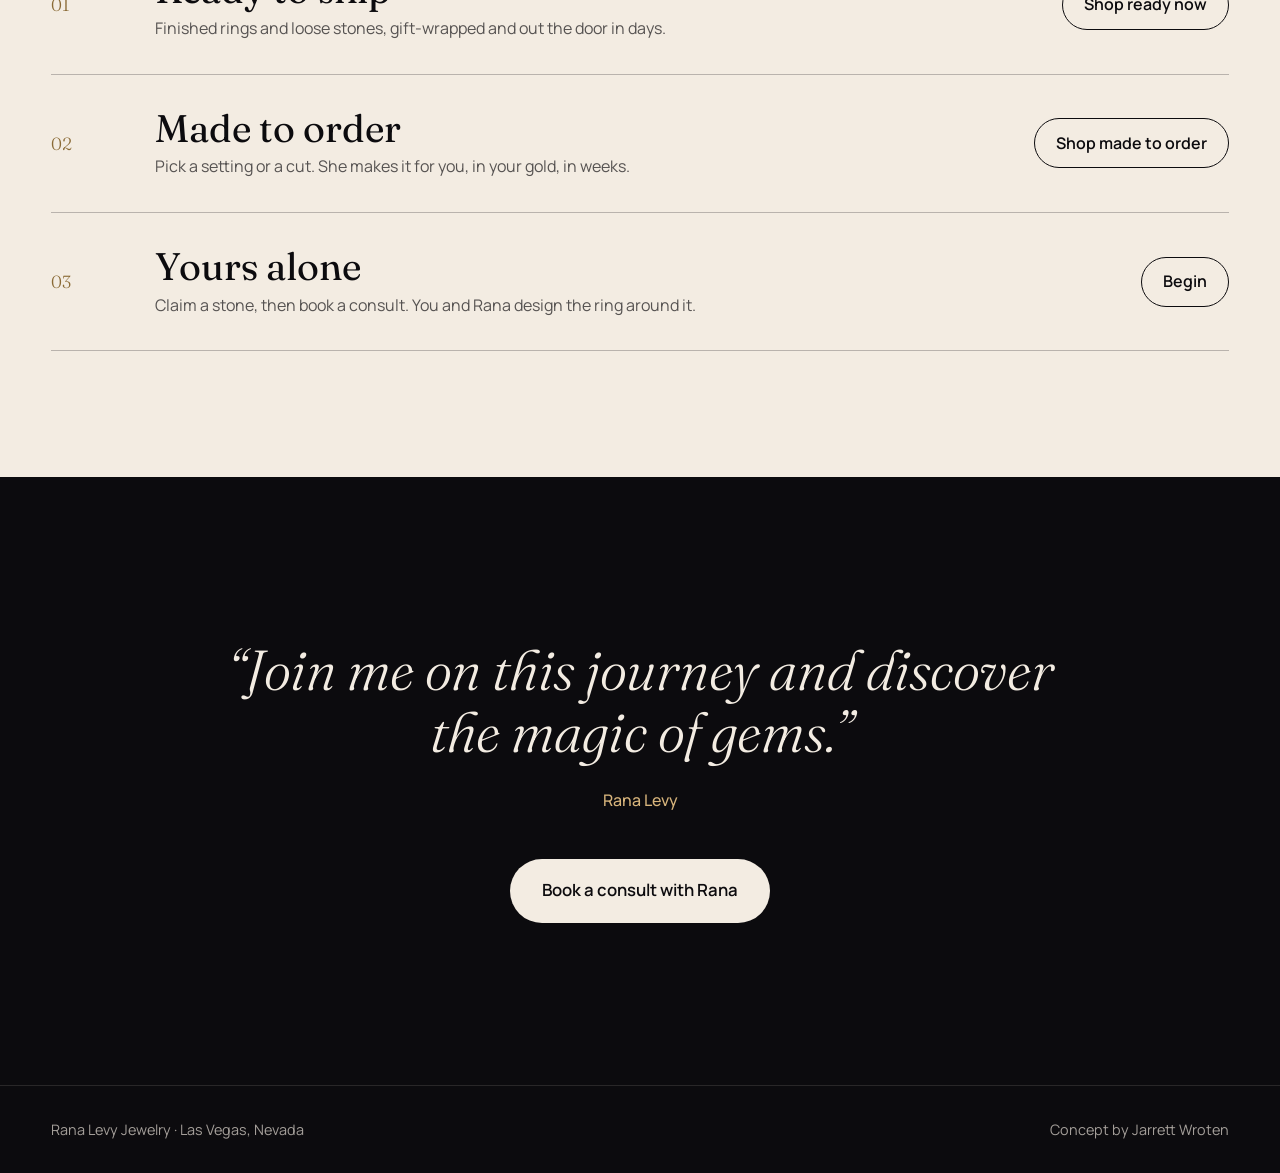
==== commit befaa08c: "Port Jarrett's Ready Now / Made To Order shop (catalog, filters, sort, search, piece viewer) into r2" ====
--- a/index.html
+++ b/index.html
@@ -11,13 +11,12 @@
 <link href="https://fonts.googleapis.com/css2?family=Fraunces:ital,opsz,wght@0,9..144,300;0,9..144,400;1,9..144,300;1,9..144,400&family=Manrope:wght@400;500;600&display=swap" rel="stylesheet">
 <link rel="preload" as="image" href="media/hero.jpg">
 <script type="text/javascript">(function(w,d){w.clarity=w.clarity||function(){(w.clarity.q=w.clarity.q||[]).push(arguments)};var done=0,ev=["scroll","pointerdown","keydown"],o={passive:true,capture:true};function go(){if(done)return;done=1;ev.forEach(function(e){w.removeEventListener(e,go,o)});var t=d.createElement("script");t.async=1;t.src="https://www.clarity.ms/tag/yvve5xueah";var y=d.getElementsByTagName("script")[0];y.parentNode.insertBefore(t,y)}ev.forEach(function(e){w.addEventListener(e,go,o)});function idle(){w.requestIdleCallback?w.requestIdleCallback(go,{timeout:2500}):setTimeout(go,2500)}d.readyState==="complete"?idle():w.addEventListener("load",idle,{once:true})})(window,document);clarity("set","site","rana-r2");</script>
-<link rel="stylesheet" href="style.css?v=2">
+<link rel="stylesheet" href="style.css?v=4">
 </head>
 <body>
 <header class="nav">
   <a class="mark" href="#top" aria-label="Rana Levy, top">Rana Levy</a>
-  <nav><a href="#bench">The bench</a><a href="#cuts">Her cuts</a><a href="#ways">Ways in</a></nav>
-  <a class="nav-cta" href="https://www.ranalevyjewelry.com/contact">Start a ring</a>
+    <div class="nav-btns"><a class="nav-cta" href="ready.html">Shop</a><a class="nav-cta" href="https://www.ranalevyjewelry.com/contact">Custom Consult</a></div>
 </header>
 
 <main id="top">
@@ -27,7 +26,6 @@
     <source src="media/hero.mp4" type="video/mp4">
   </video>
   <div class="hero-copy">
-    <p class="kicker">Gem cutter &amp; engraver · Las Vegas</p>
     <h1 class="title" aria-label="Rana Levy"><span class="w">Rana</span> <span class="w it">Levy</span></h1>
     <p class="lede">She cuts the stone. She engraves the gold. The ring you wear passed through one pair of hands.</p>
     <div class="ctas"><a class="btn" href="https://www.ranalevyjewelry.com/contact">Start your ring</a><a class="link" href="#cuts">See her cuts</a></div>
@@ -62,8 +60,8 @@
 <section class="ways" id="ways">
   <h2>Three ways to make one yours.</h2>
   <ol class="way-list">
-    <li><span class="wn">01</span><div><h3>Ready to ship</h3><p>Finished rings and loose stones, gift-wrapped and out the door in days.</p></div><a href="https://www.ranalevyjewelry.com/ready-to-ship-gems-jewelry">Browse</a></li>
-    <li><span class="wn">02</span><div><h3>Made to order</h3><p>Pick a setting or a cut. She makes it for you, in your gold, in weeks.</p></div><a href="https://www.ranalevyjewelry.com/shop">Choose</a></li>
+    <li><span class="wn">01</span><div><h3>Ready to ship</h3><p>Finished rings and loose stones, gift-wrapped and out the door in days.</p></div><a href="ready.html">Shop ready now</a></li>
+    <li><span class="wn">02</span><div><h3>Made to order</h3><p>Pick a setting or a cut. She makes it for you, in your gold, in weeks.</p></div><a href="made.html">Shop made to order</a></li>
     <li><span class="wn">03</span><div><h3>Yours alone</h3><p>Claim a stone, then book a consult. You and Rana design the ring around it.</p></div><a href="https://www.ranalevyjewelry.com/contact">Begin</a></li>
   </ol>
 </section>
@@ -74,6 +72,6 @@
 </section>
 </main>
 <footer class="foot"><span>Rana Levy Jewelry · Las Vegas, Nevada</span><span>Concept by Jarrett Wroten</span></footer>
-<script src="main.js?v=2"></script>
+<script src="main.js?v=3"></script>
 </body>
 </html>
--- a/style.css
+++ b/style.css
@@ -13,7 +13,6 @@
 .nav-cta:hover{background:var(--cream);color:var(--ink)}
 .hero{position:relative;height:100svh;min-height:560px;overflow:hidden;display:flex;align-items:flex-end}
 .hero-film{position:absolute;inset:0;width:100%;height:100%;object-fit:cover}
-.hero::after{content:"";position:absolute;inset:auto 0 0;height:62%;background:linear-gradient(transparent,rgba(12,11,14,.55) 45%,var(--ink));pointer-events:none}
 .hero-copy{position:relative;z-index:2;padding:0 var(--g) clamp(2.5rem,7vh,5rem);max-width:64rem}
 .kicker{font-size:.95rem;color:var(--gold);margin-bottom:.6rem;font-weight:500}
 .title{font:300 clamp(4.2rem,13vw,12.5rem)/.86 var(--serif);letter-spacing:-.035em;font-variation-settings:"opsz" 144;text-shadow:0 2px 30px rgba(0,0,0,.35)}
@@ -81,3 +80,6 @@
 }
 .bench-line{position:absolute;left:var(--g);bottom:clamp(2rem,8vh,5rem);z-index:2;font:300 clamp(2.2rem,5.4vw,5.2rem)/1 var(--serif);font-style:italic;opacity:var(--o,0);transform:translateY(calc((1 - var(--o,0))*24px));text-shadow:0 2px 24px rgba(0,0,0,.7);max-width:calc(100% - 2*var(--g))}
 @media(max-width:800px){.bench-intro{grid-template-columns:1fr}.bench-text{grid-column:1}.bench{height:200vh}}
+.nav-btns{display:flex;gap:.5rem}
+@media(max-width:420px){.nav{padding:.9rem 1rem;gap:.5rem}.mark{font-size:1.1rem}.nav-cta{font-size:.8rem;padding:.55rem .75rem;white-space:nowrap}}
+.hero .title,.hero .lede,.hero .ctas .link{text-shadow:0 1px 3px rgba(0,0,0,.55),0 2px 18px rgba(0,0,0,.45)}
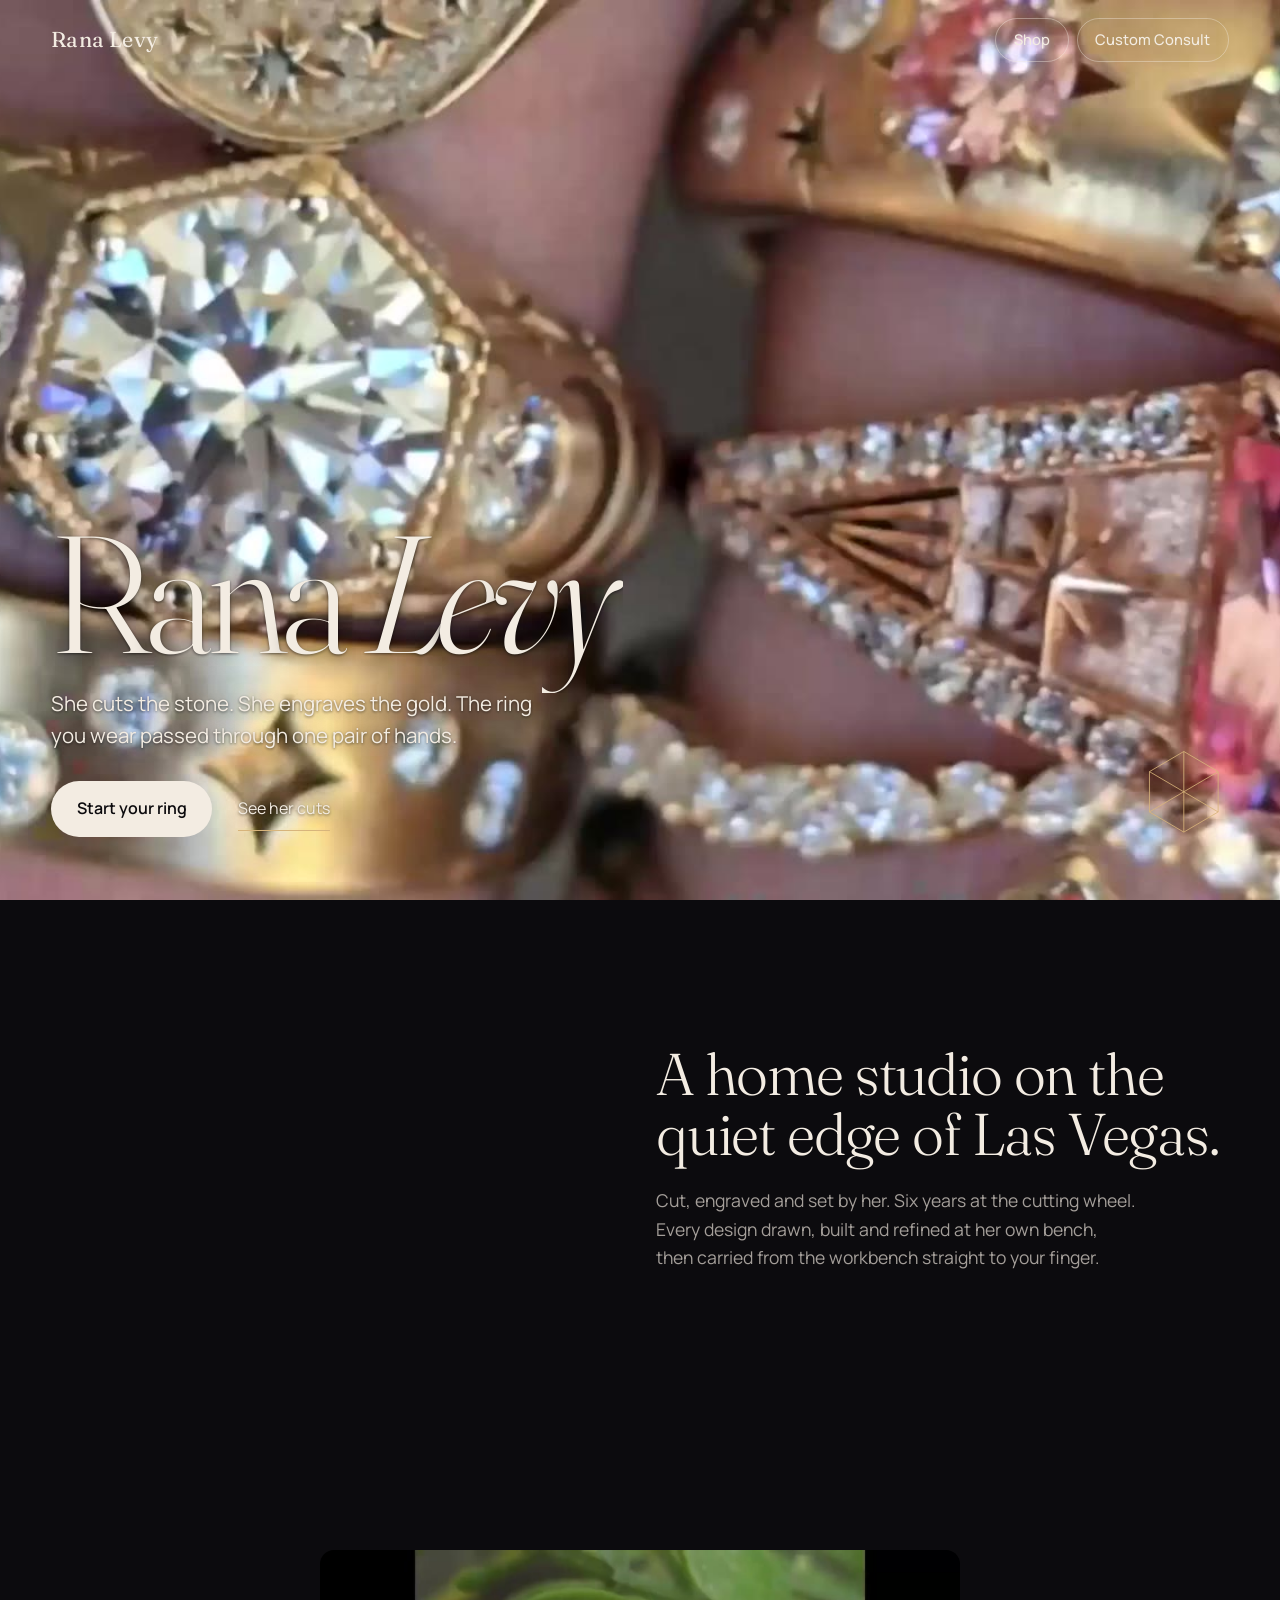
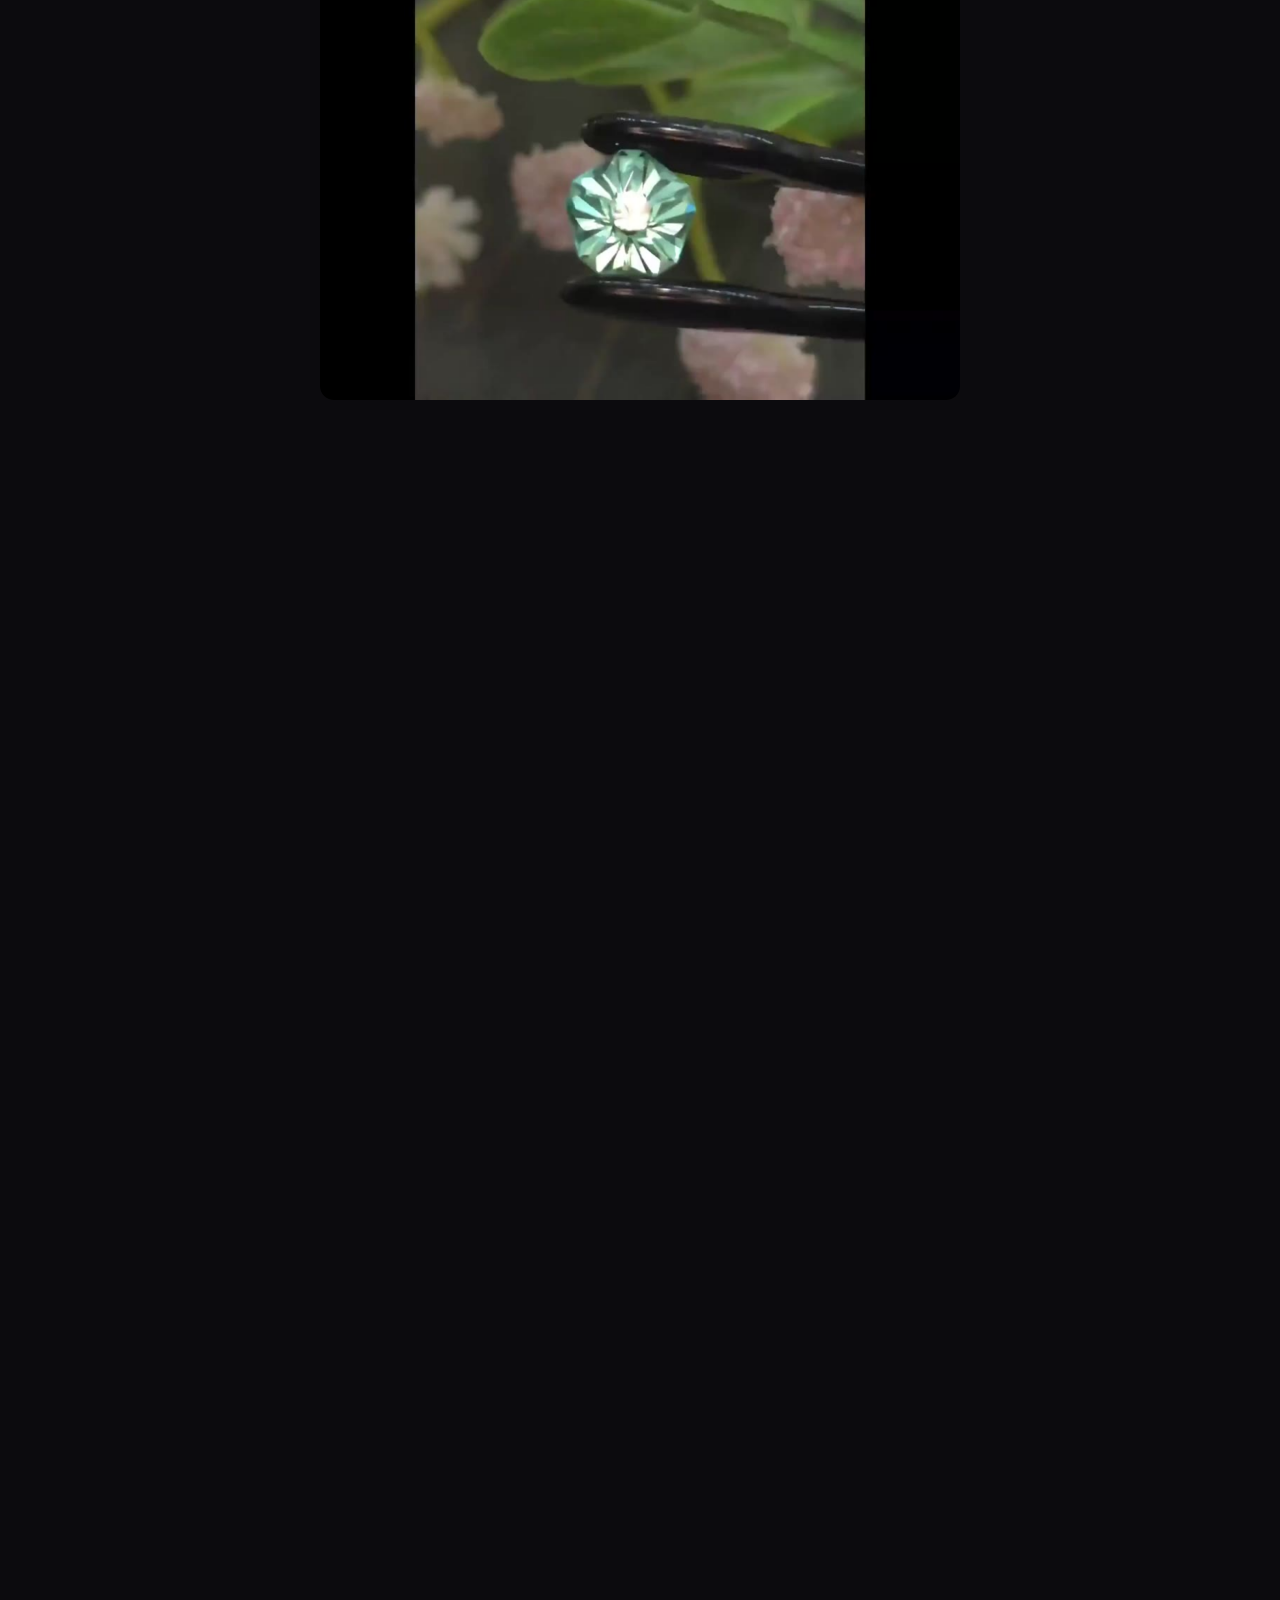
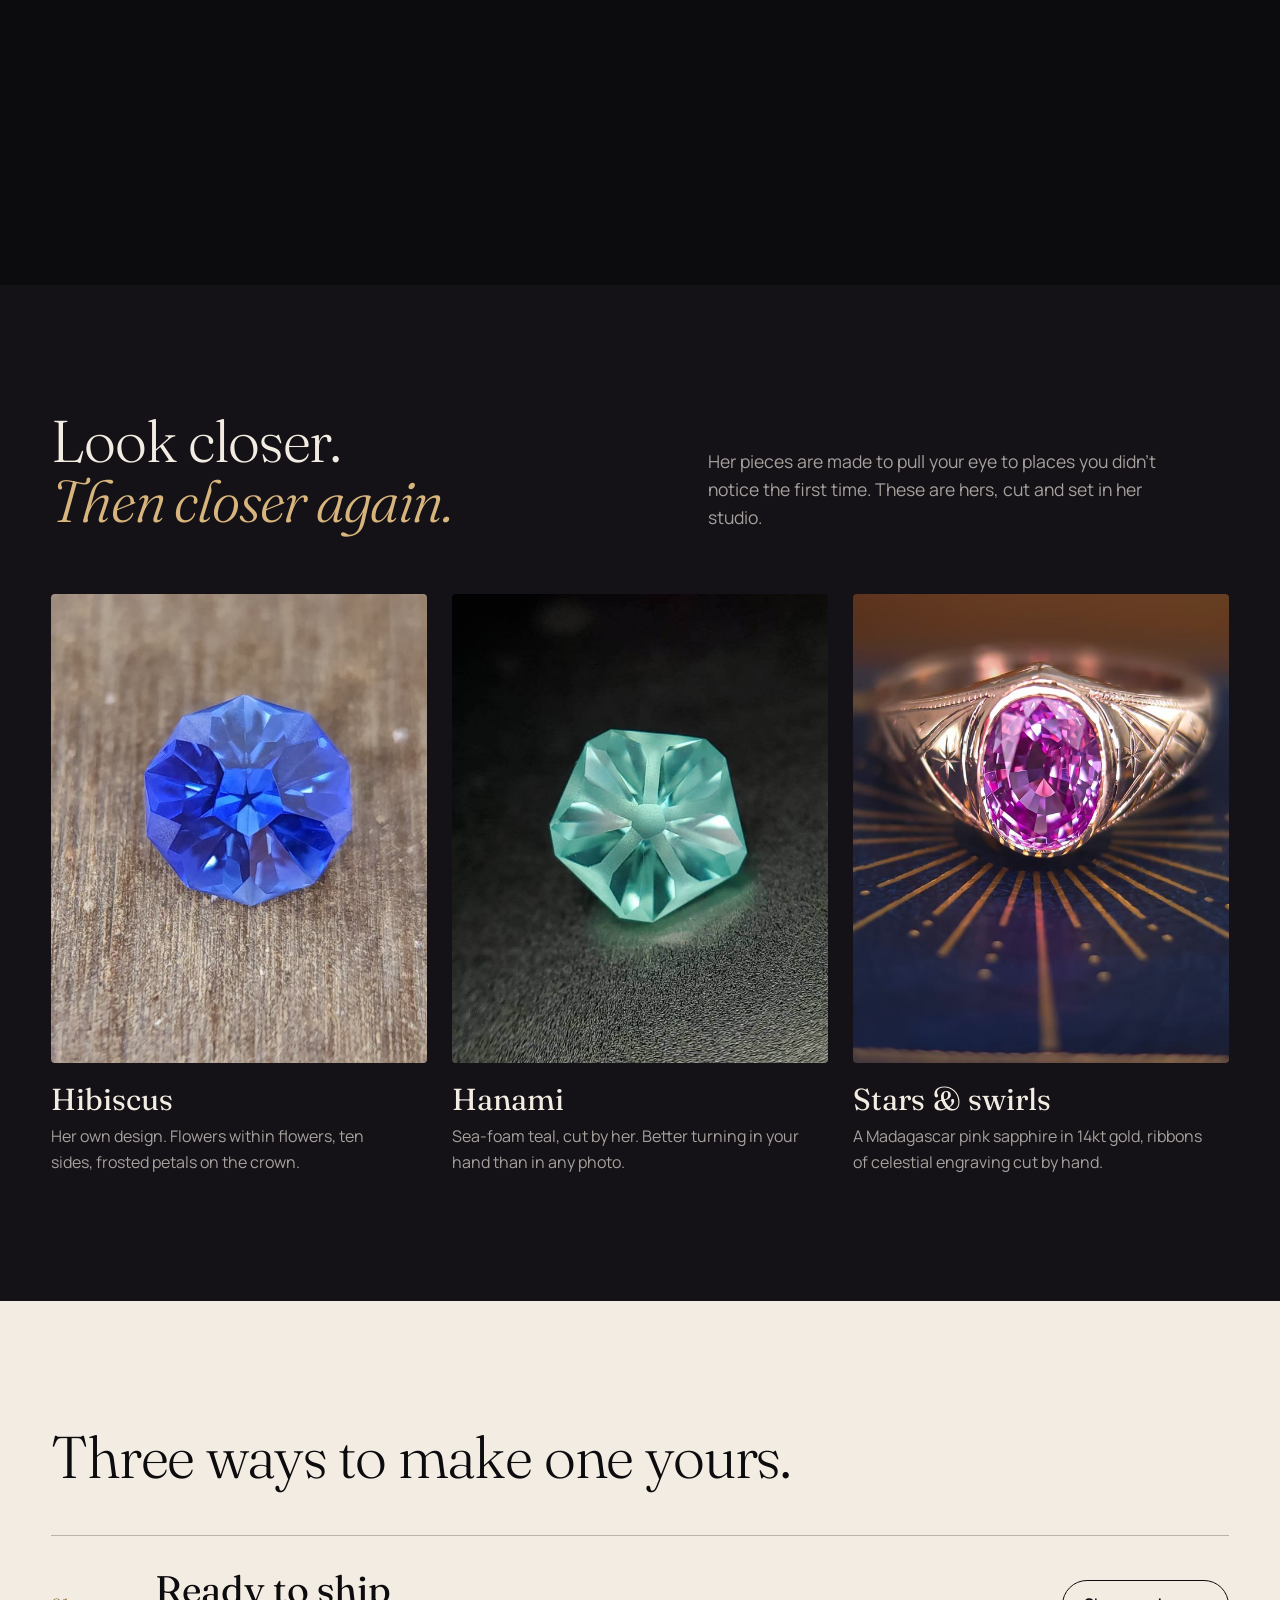
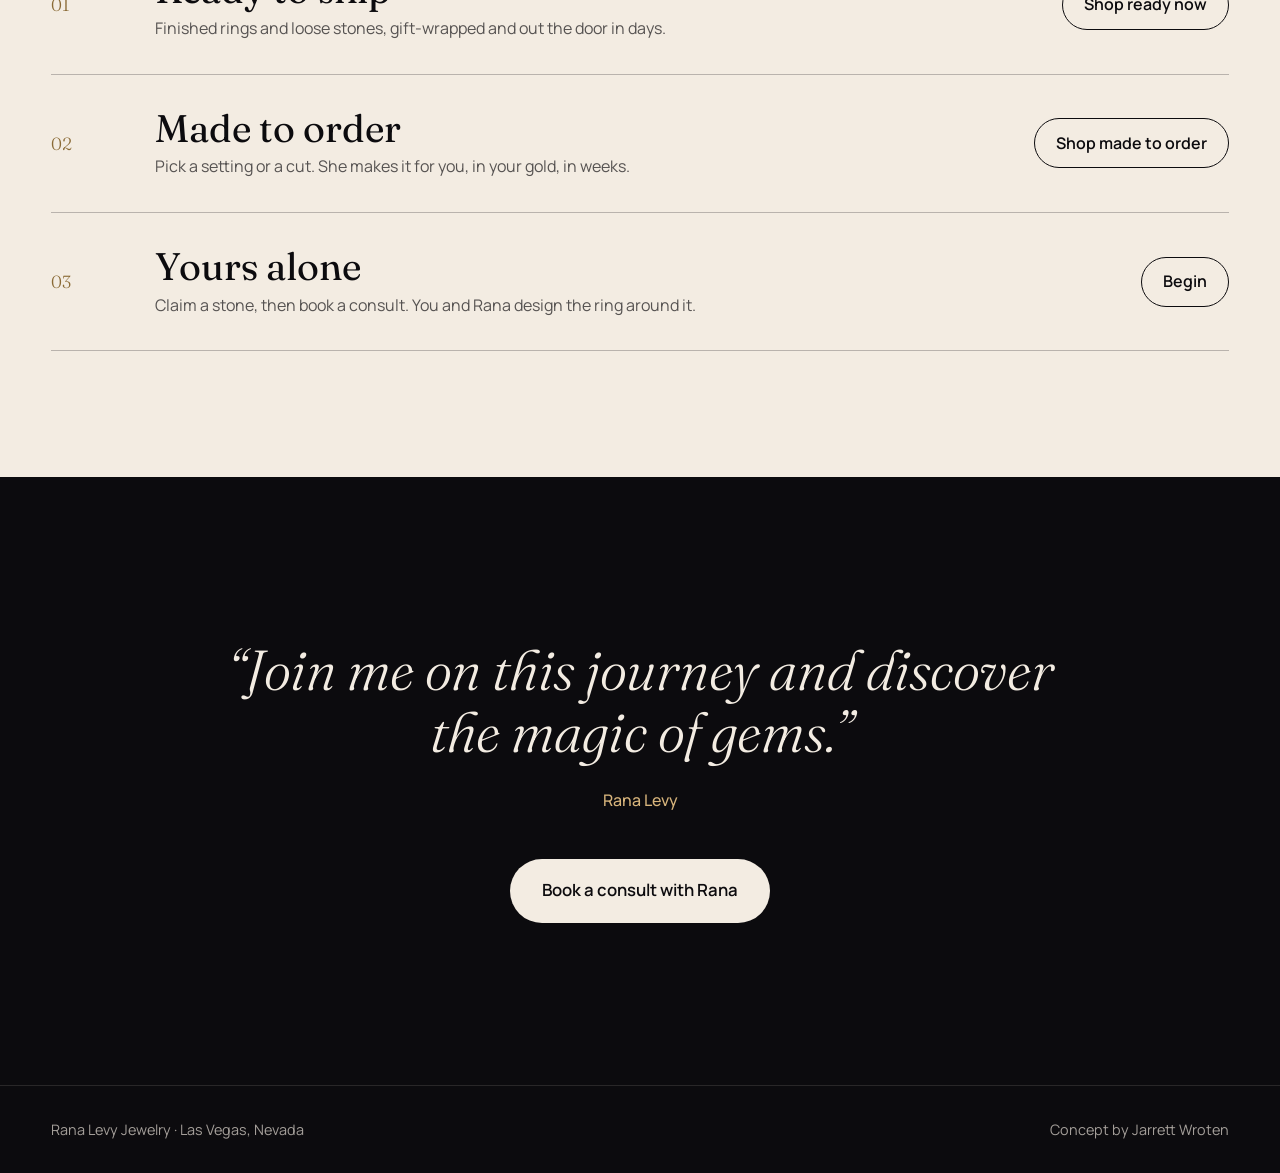
==== commit a0de7f33: "Mobile QA: native-aspect videos on phones (no blow-up), hero copy on solid ink below film, no text-s" ====
--- a/index.html
+++ b/index.html
@@ -11,7 +11,7 @@
 <link href="https://fonts.googleapis.com/css2?family=Fraunces:ital,opsz,wght@0,9..144,300;0,9..144,400;1,9..144,300;1,9..144,400&family=Manrope:wght@400;500;600&display=swap" rel="stylesheet">
 <link rel="preload" as="image" href="media/hero.jpg">
 <script type="text/javascript">(function(w,d){w.clarity=w.clarity||function(){(w.clarity.q=w.clarity.q||[]).push(arguments)};var done=0,ev=["scroll","pointerdown","keydown"],o={passive:true,capture:true};function go(){if(done)return;done=1;ev.forEach(function(e){w.removeEventListener(e,go,o)});var t=d.createElement("script");t.async=1;t.src="https://www.clarity.ms/tag/yvve5xueah";var y=d.getElementsByTagName("script")[0];y.parentNode.insertBefore(t,y)}ev.forEach(function(e){w.addEventListener(e,go,o)});function idle(){w.requestIdleCallback?w.requestIdleCallback(go,{timeout:2500}):setTimeout(go,2500)}d.readyState==="complete"?idle():w.addEventListener("load",idle,{once:true})})(window,document);clarity("set","site","rana-r2");</script>
-<link rel="stylesheet" href="style.css?v=4">
+<link rel="stylesheet" href="style.css?v=6">
 </head>
 <body>
 <header class="nav">
@@ -22,7 +22,6 @@
 <main id="top">
 <section class="hero">
   <video class="hero-film" autoplay muted loop playsinline preload="auto" poster="media/hero.jpg" aria-label="Rana Levy's rings stacked across a hand, then a teal sapphire and a hexagon-set diamond turning in the light">
-    <source media="(max-width:700px)" src="media/hero-m.mp4" type="video/mp4">
     <source src="media/hero.mp4" type="video/mp4">
   </video>
   <div class="hero-copy">
@@ -41,7 +40,7 @@
 </section>
 <section class="bench">
   <div class="bench-stick">
-    <div class="bench-frame"><video class="bench-film" muted loop playsinline preload="metadata" poster="media/bench.jpg" aria-label="At Rana's bench: faceted stones held in tweezers, gold engraved by hand, a row of finished cuts, rings turning in the light"><source src="media/bench.mp4" type="video/mp4"></video></div>
+    <div class="bench-frame"><video class="bench-film" autoplay muted loop playsinline preload="auto" poster="media/bench.jpg" aria-label="At Rana's bench: faceted stones held in tweezers, gold engraved by hand, a row of finished cuts, rings turning in the light"><source src="media/bench.mp4" type="video/mp4"></video></div>
   </div>
 </section>
 
@@ -72,6 +71,6 @@
 </section>
 </main>
 <footer class="foot"><span>Rana Levy Jewelry · Las Vegas, Nevada</span><span>Concept by Jarrett Wroten</span></footer>
-<script src="main.js?v=3"></script>
+<script src="main.js?v=4"></script>
 </body>
 </html>
--- a/style.css
+++ b/style.css
@@ -83,3 +83,18 @@
 .nav-btns{display:flex;gap:.5rem}
 @media(max-width:420px){.nav{padding:.9rem 1rem;gap:.5rem}.mark{font-size:1.1rem}.nav-cta{font-size:.8rem;padding:.55rem .75rem;white-space:nowrap}}
 .hero .title,.hero .lede,.hero .ctas .link{text-shadow:0 1px 3px rgba(0,0,0,.55),0 2px 18px rgba(0,0,0,.45)}
+/* mobile QA fixes r2.1 */
+.nav-cta,.mark{display:inline-flex;align-items:center;min-height:44px}
+.hero .ctas .link{display:inline-flex;align-items:center;min-height:44px;padding-bottom:0}
+@media(max-width:700px){
+ .hero{height:auto;min-height:0;flex-direction:column;align-items:stretch;justify-content:flex-start;background:var(--ink)}
+ .hero-film{position:relative;inset:auto;width:100%;height:auto;aspect-ratio:2/1;object-fit:contain;flex:none;margin-top:76px}
+ .hero-copy{padding:1.6rem var(--g) 2.2rem;background:var(--ink)}
+ .hero .title,.hero .lede,.hero .ctas .link,.lede{text-shadow:none}
+}
+@media(max-width:700px){
+ .bench{height:auto}
+ .bench-stick{position:relative;height:auto;padding:0 0 2rem}
+ .bench-frame{transform:none;border-radius:0;height:auto;aspect-ratio:2/1}
+ .bench-film{object-fit:contain;height:auto;aspect-ratio:2/1}
+}
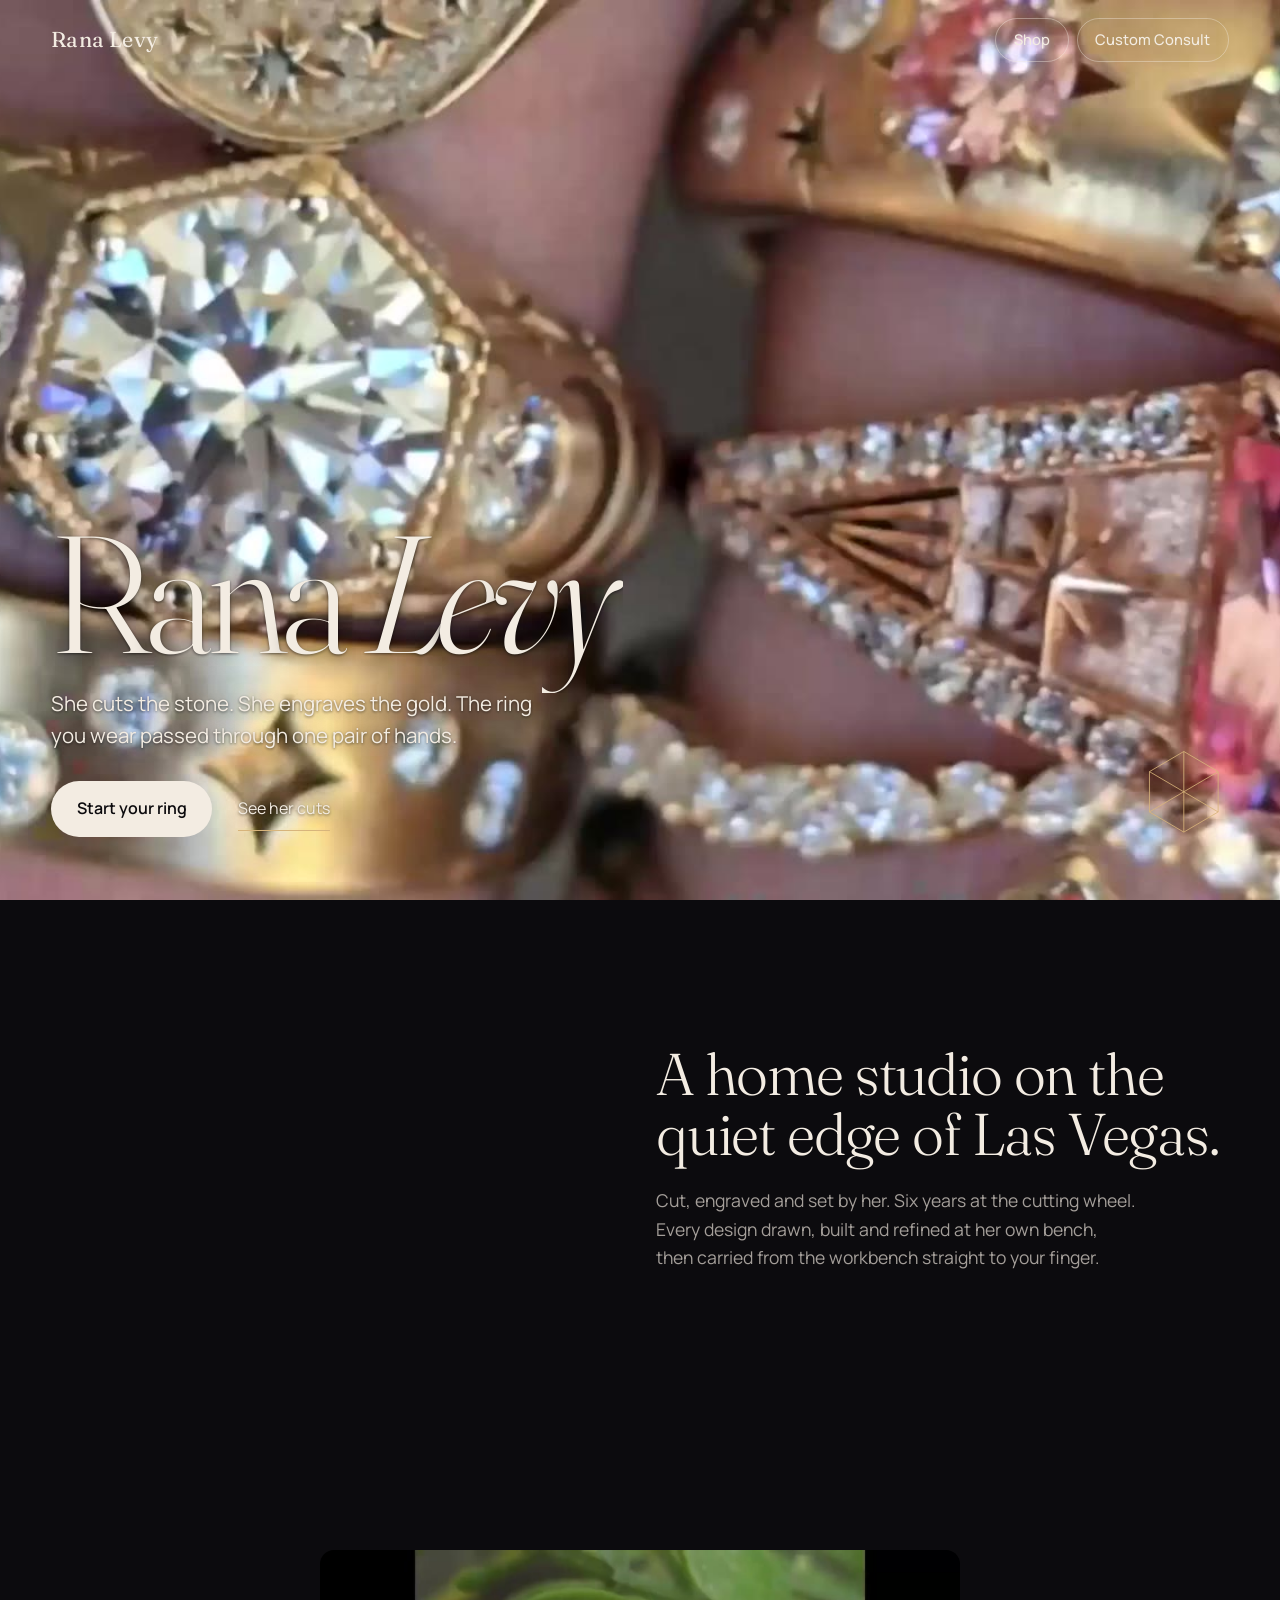
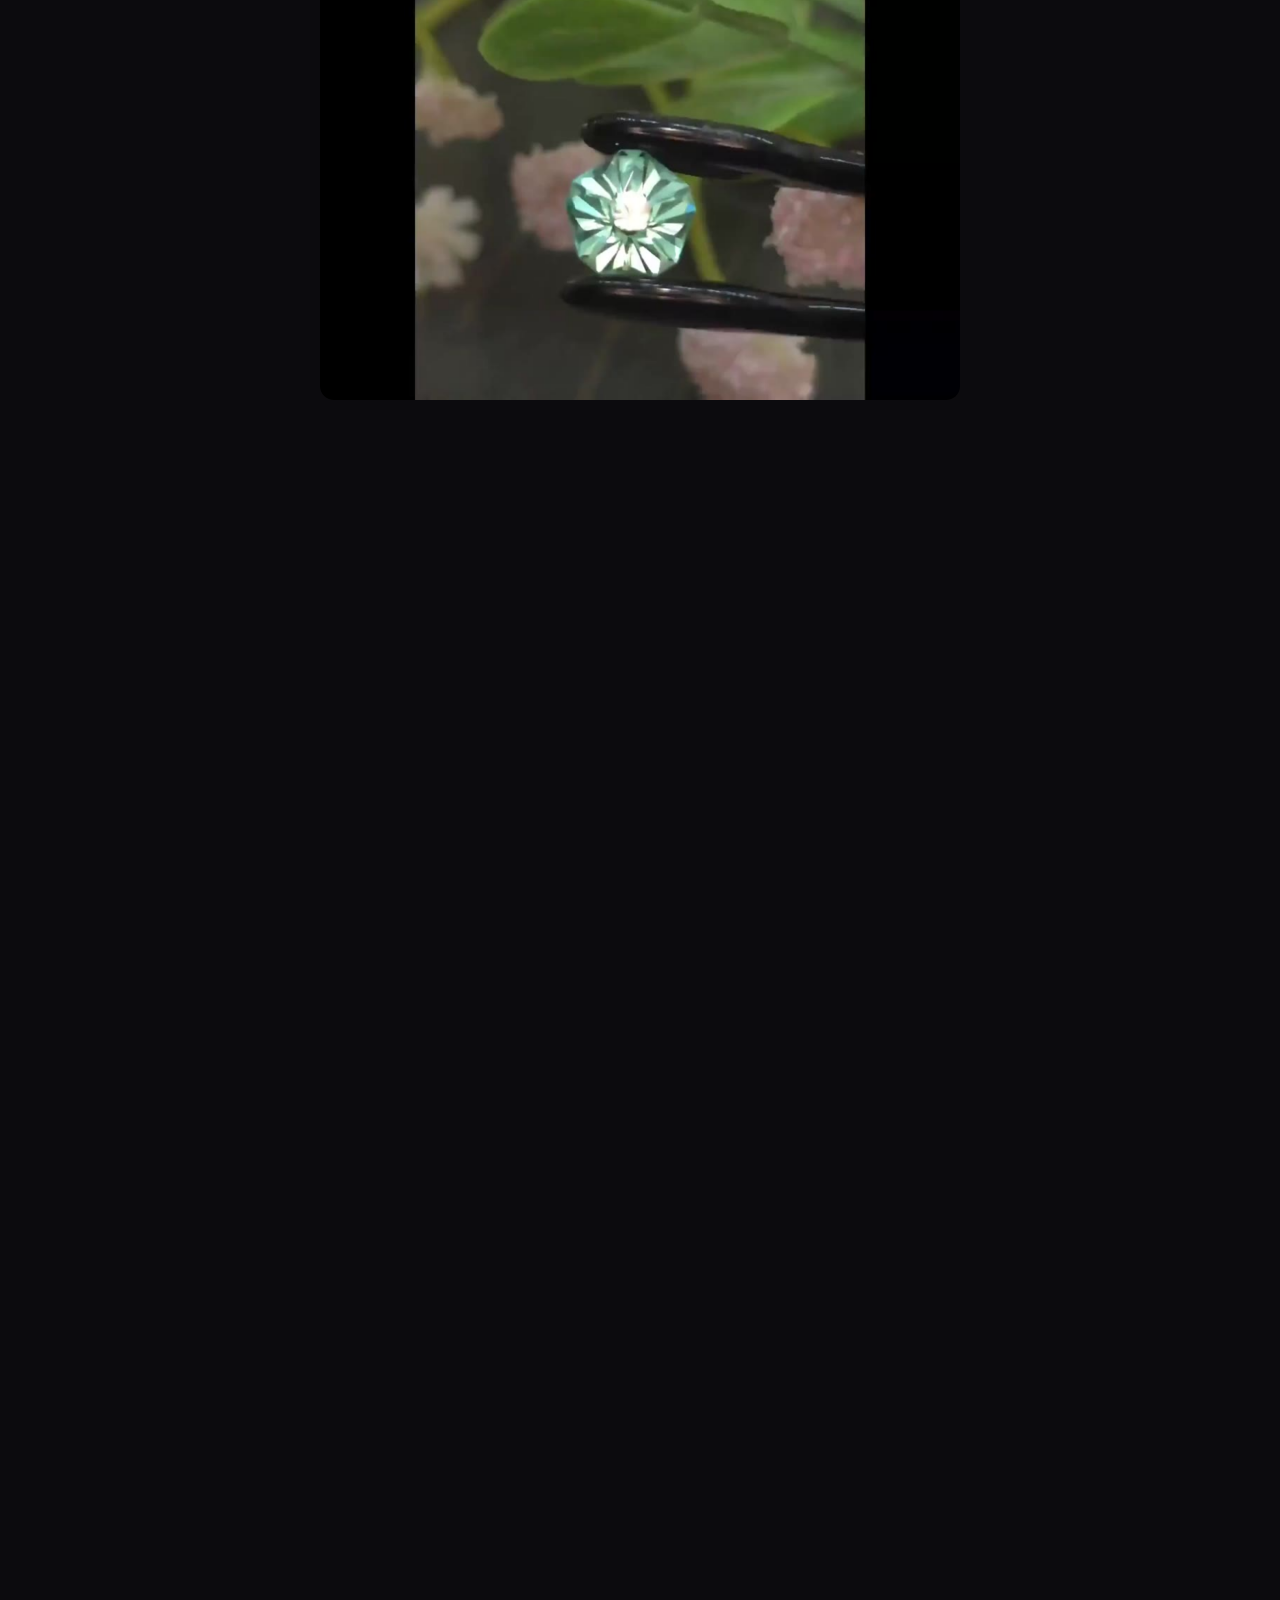
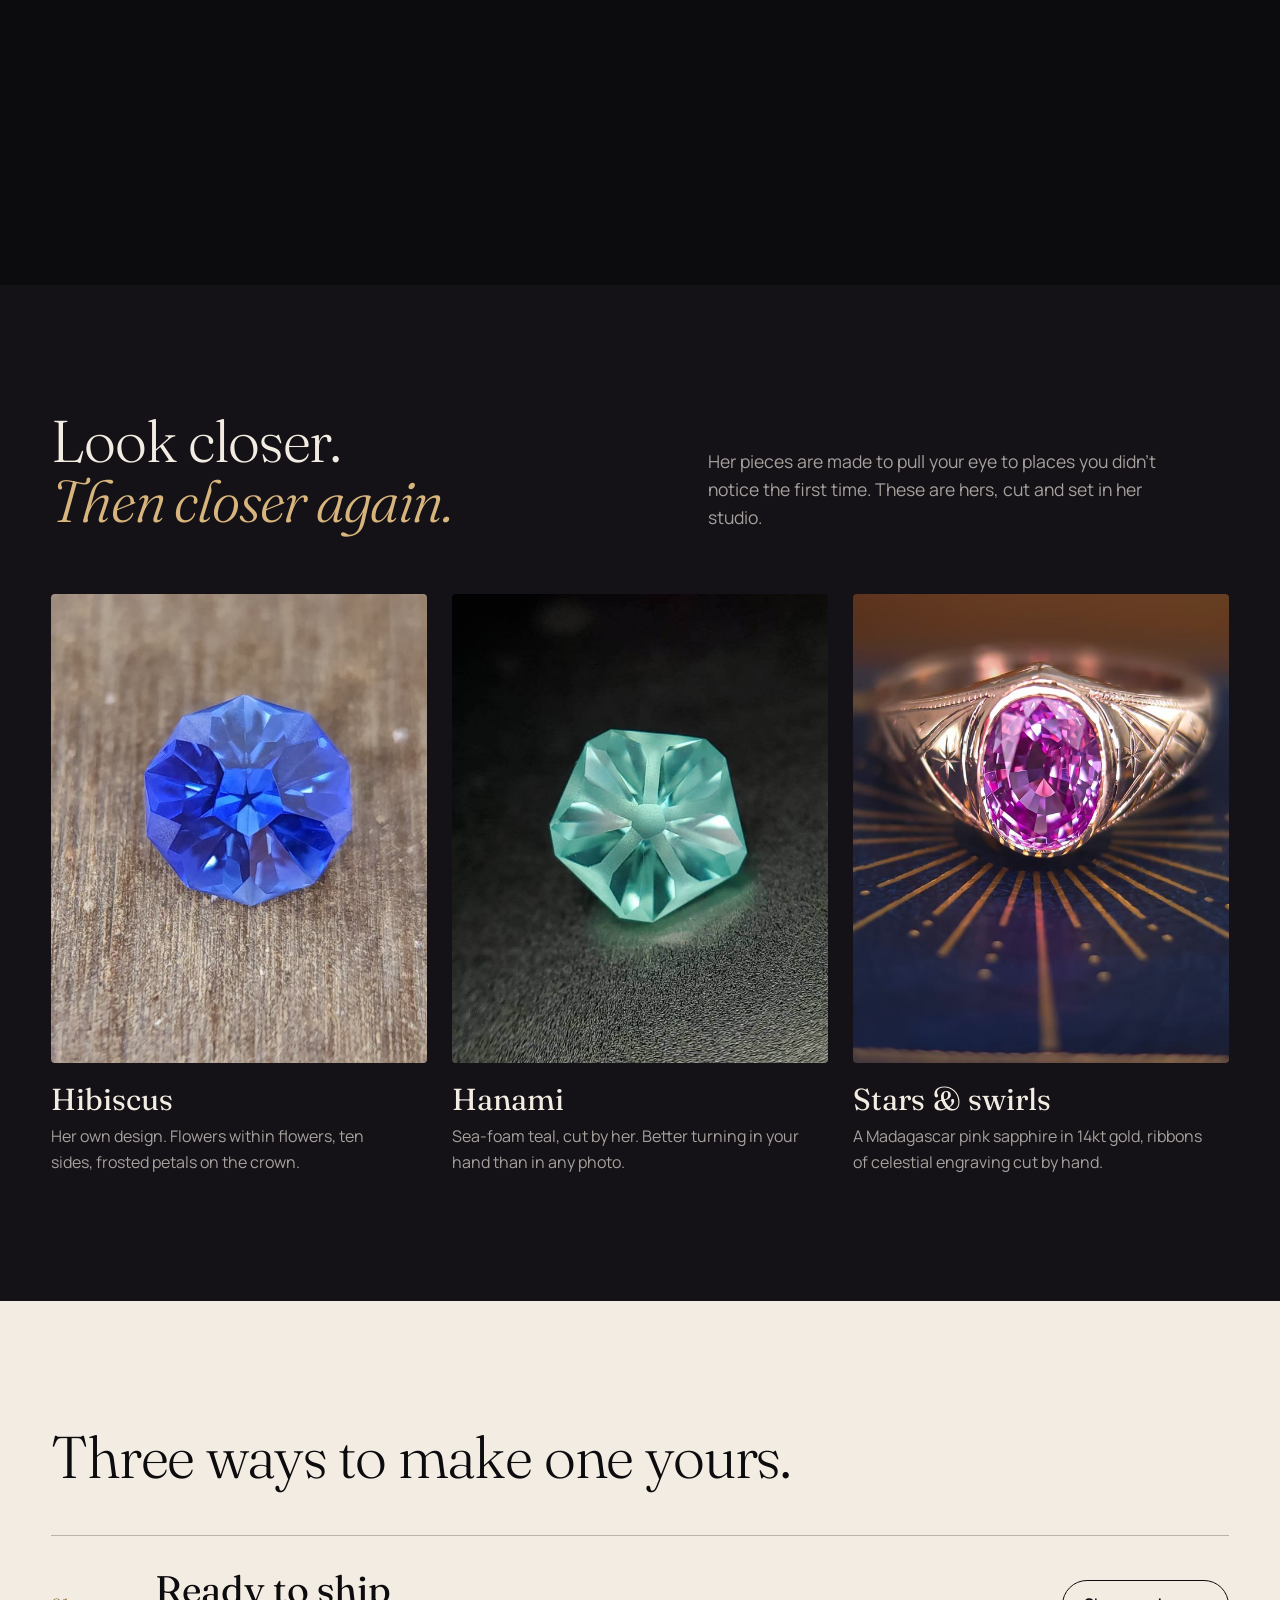
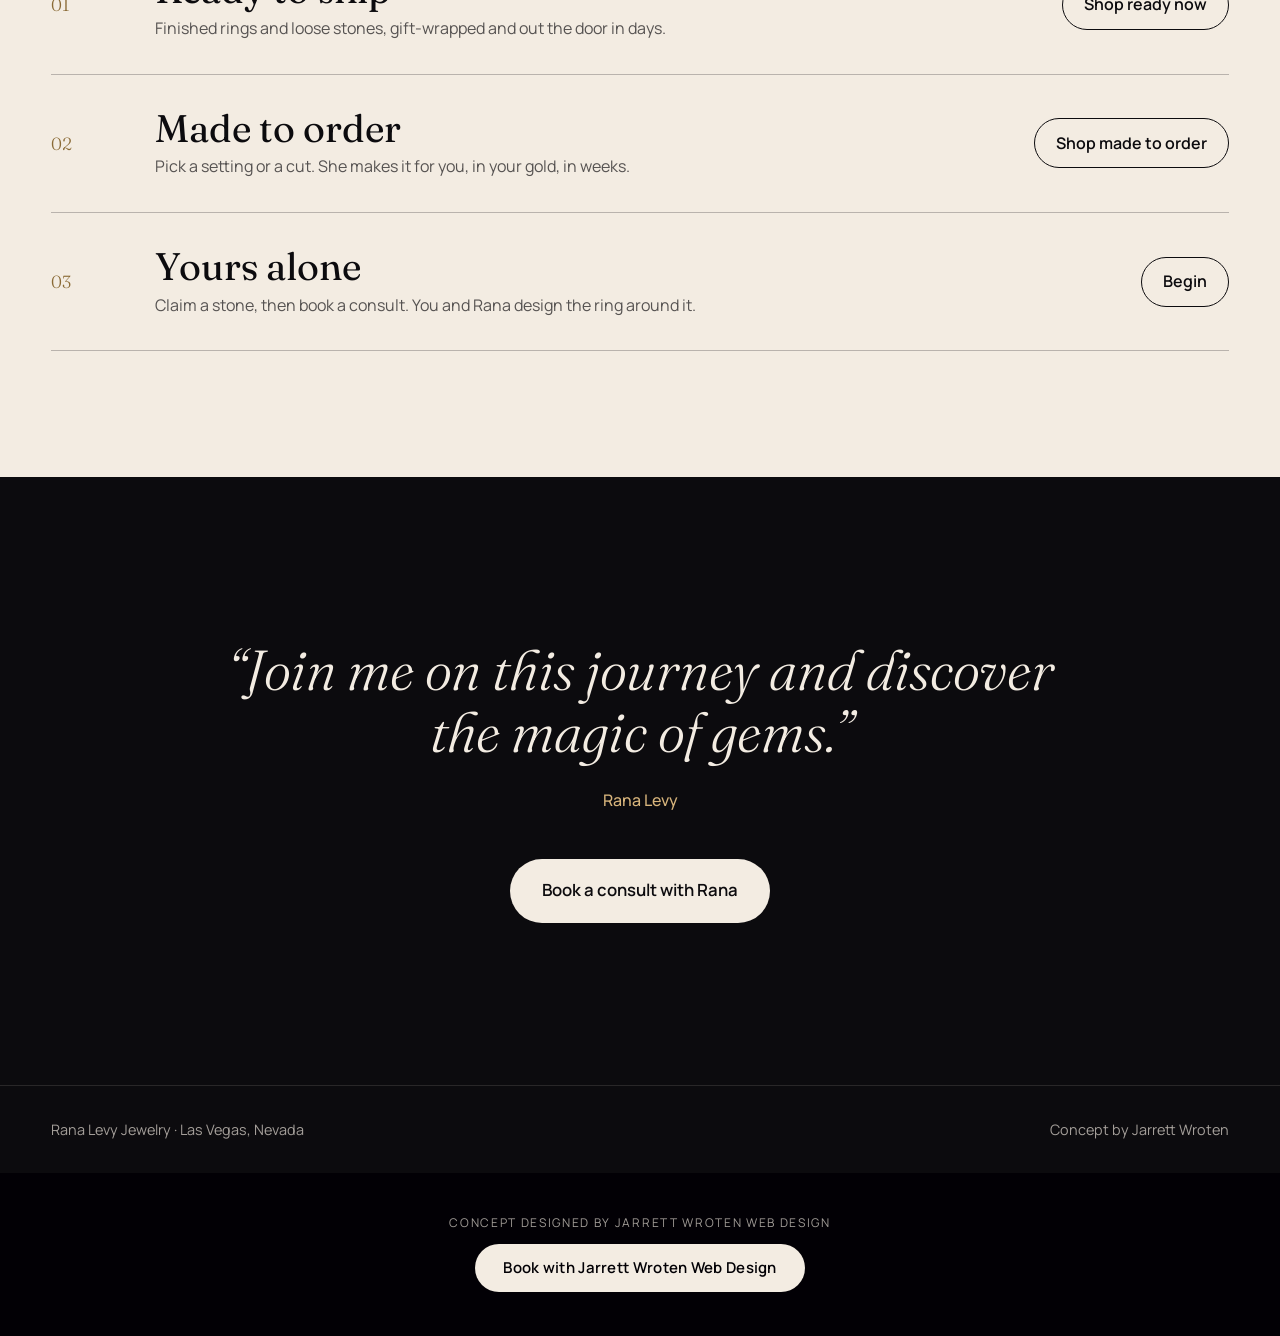
==== commit 60fbcb13: "Add bottom-center 'Book with Jarrett Wroten Web Design' button (jarrettwroten.com/book/)" ====
--- a/index.html
+++ b/index.html
@@ -72,5 +72,18 @@
 </main>
 <footer class="foot"><span>Rana Levy Jewelry · Las Vegas, Nevada</span><span>Concept by Jarrett Wroten</span></footer>
 <script src="main.js?v=4"></script>
+<!-- jw-book:start -->
+<style>
+.jw-book{position:relative;z-index:50;clear:both;display:flex;flex-direction:column;align-items:center;gap:12px;padding:40px 20px calc(44px + env(safe-area-inset-bottom));background:#020005;text-align:center;font-family:inherit;margin:0}
+.jw-book__by{margin:0;font:inherit;font-size:12px;letter-spacing:.14em;text-transform:uppercase;color:rgba(243,236,226,.66)}
+.jw-book__btn{display:inline-flex;align-items:center;justify-content:center;min-height:48px;padding:14px 28px;border-radius:999px;background:#f3ece2;color:#020005;font:inherit;font-size:15px;font-weight:600;letter-spacing:.02em;line-height:1.2;text-decoration:none;max-width:100%;box-sizing:border-box;transition:transform .2s ease,filter .2s ease}
+.jw-book__btn:hover{transform:translateY(-1px);filter:brightness(1.08)}
+.jw-book__btn:focus-visible{outline:2px solid #f3ece2;outline-offset:4px}
+</style>
+<aside class="jw-book" aria-label="Concept designed by Jarrett Wroten Web Design">
+<p class="jw-book__by">Concept designed by Jarrett Wroten Web Design</p>
+<a class="jw-book__btn" href="https://jarrettwroten.com/book/" target="_blank" rel="noopener">Book with Jarrett Wroten Web Design</a>
+</aside>
+<!-- jw-book:end -->
 </body>
 </html>
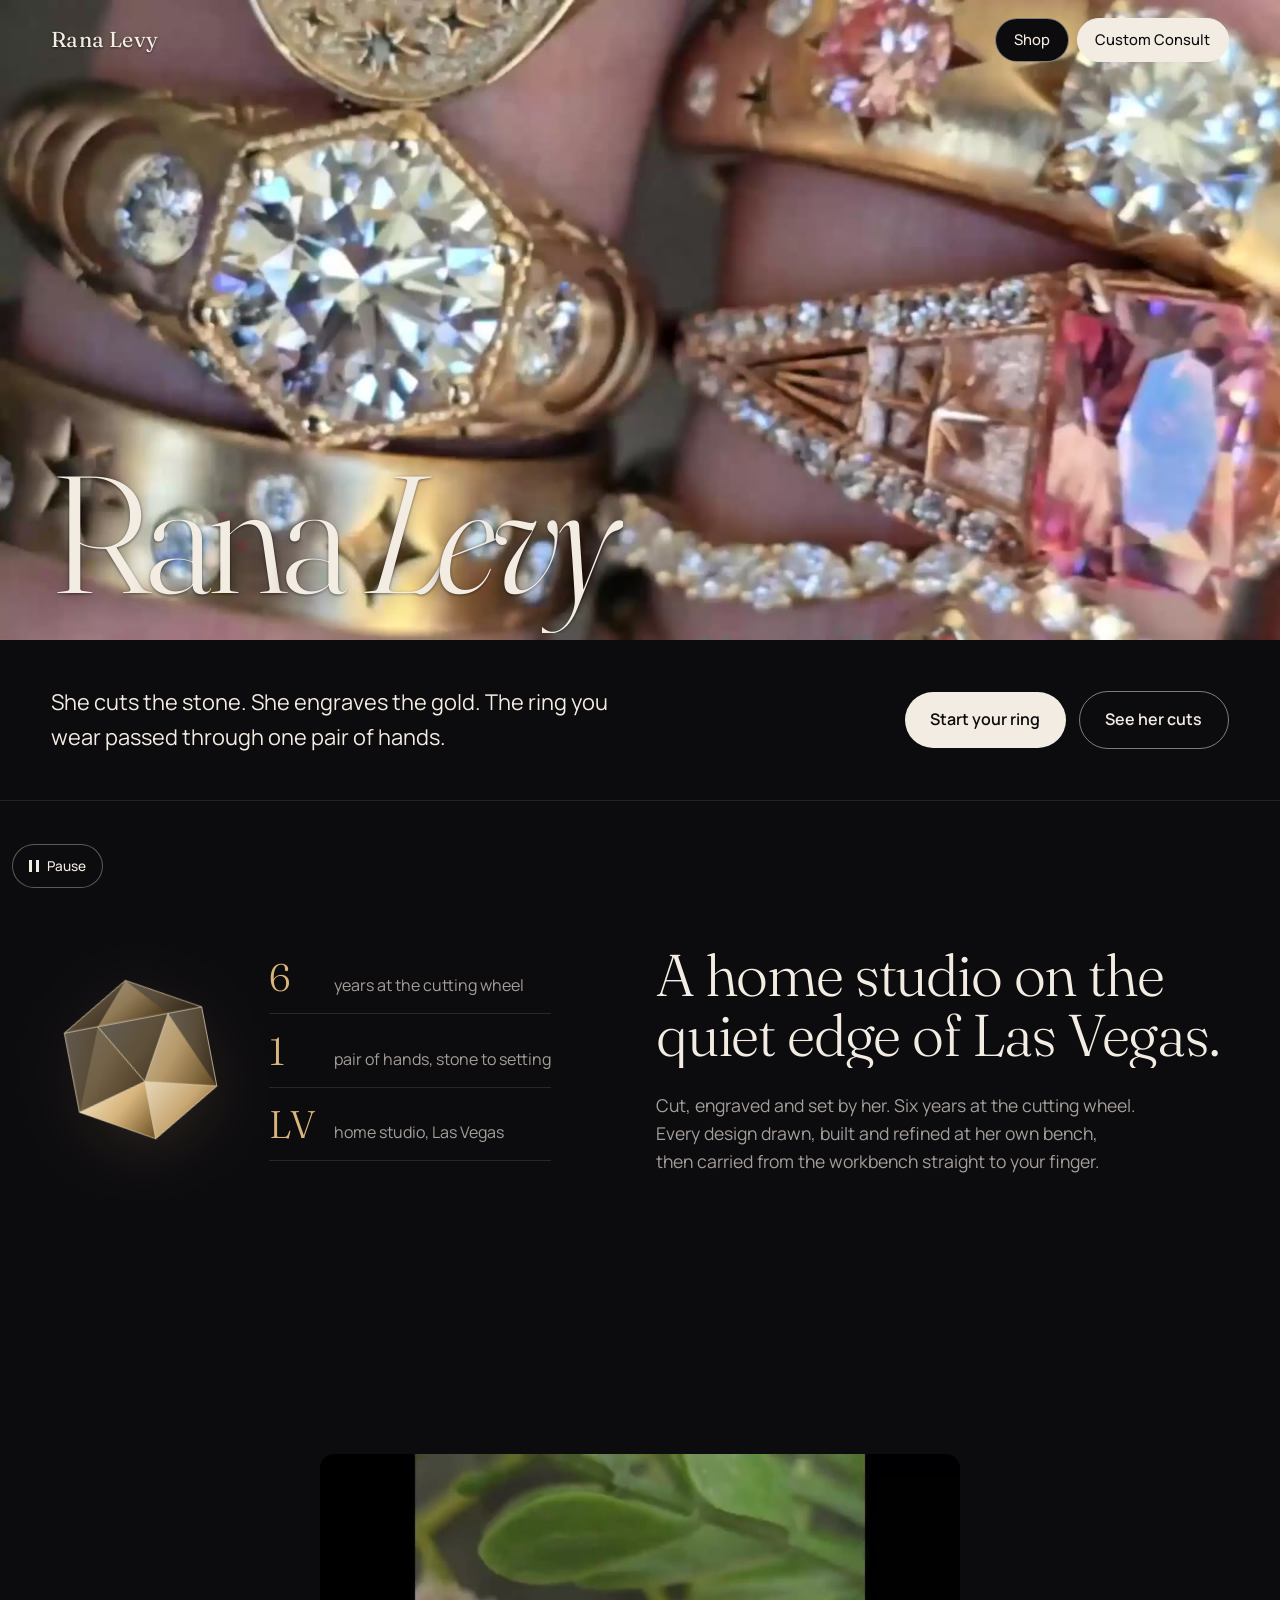
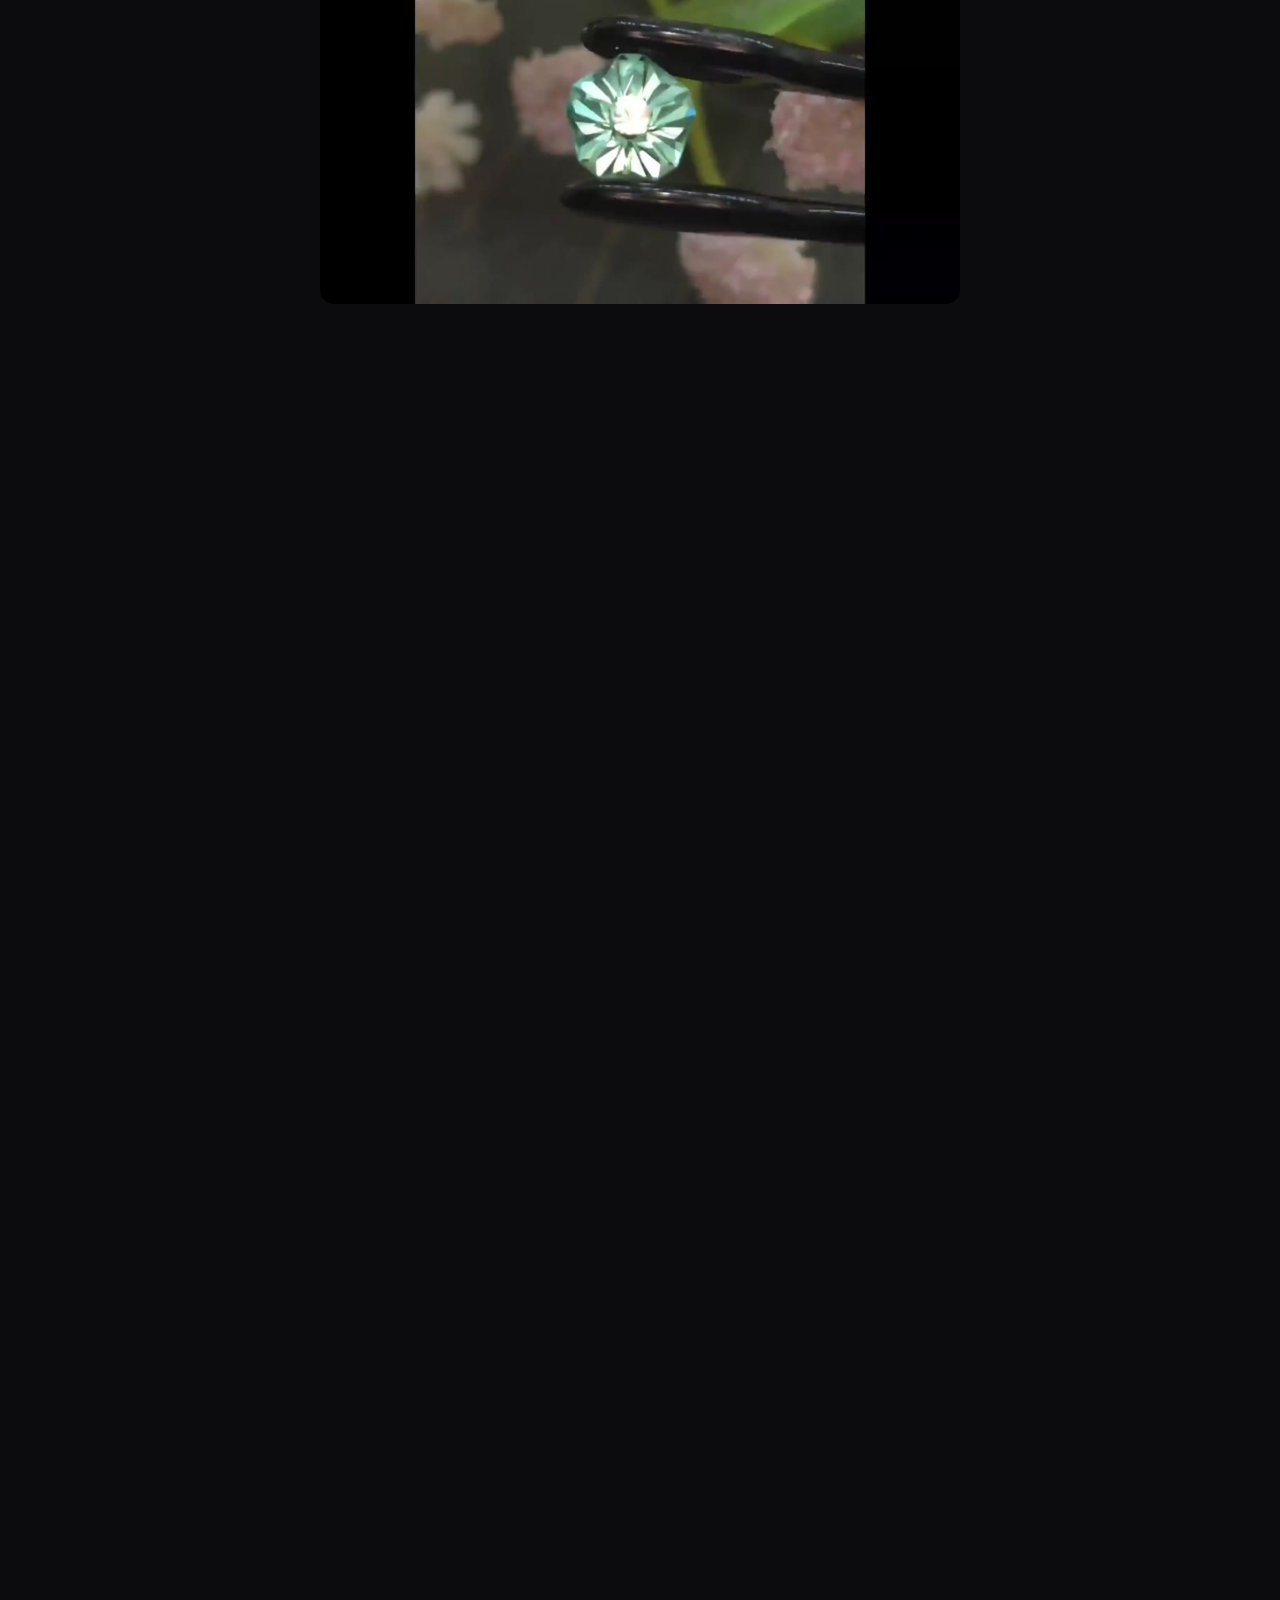
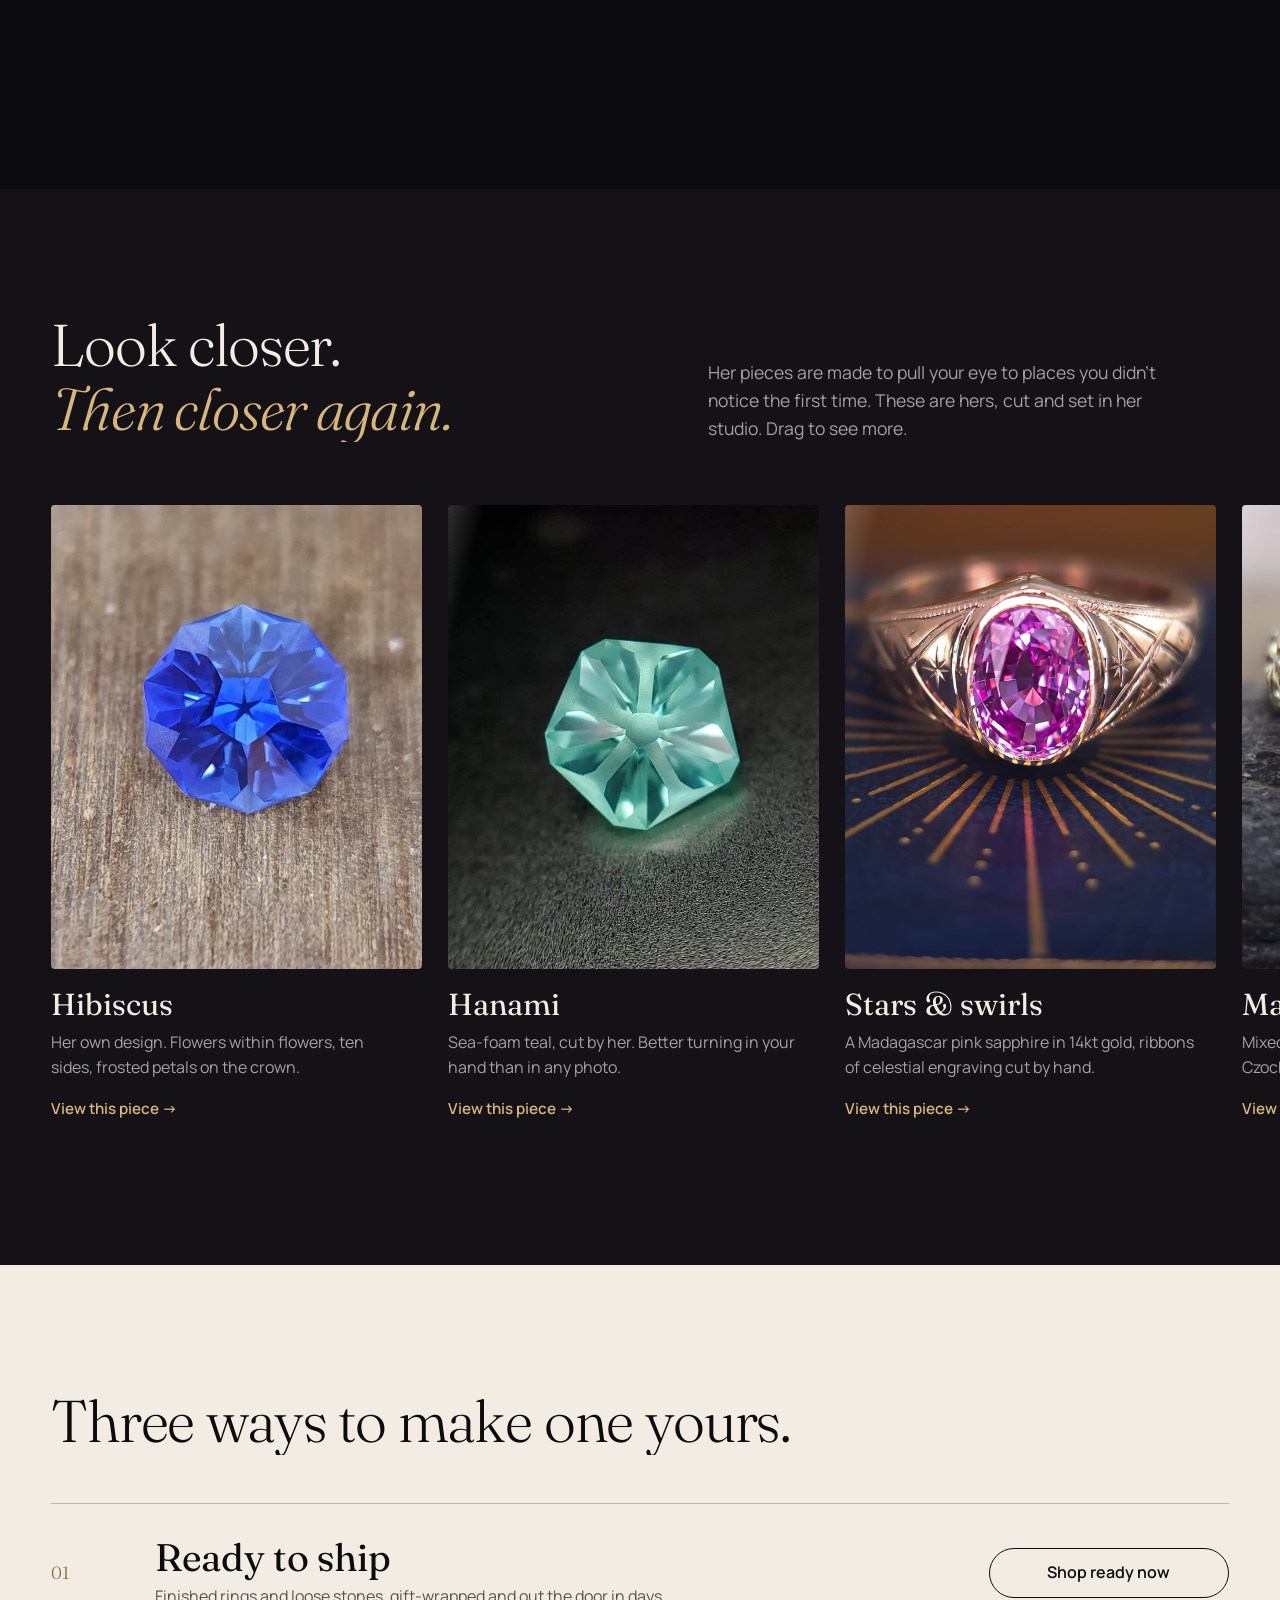
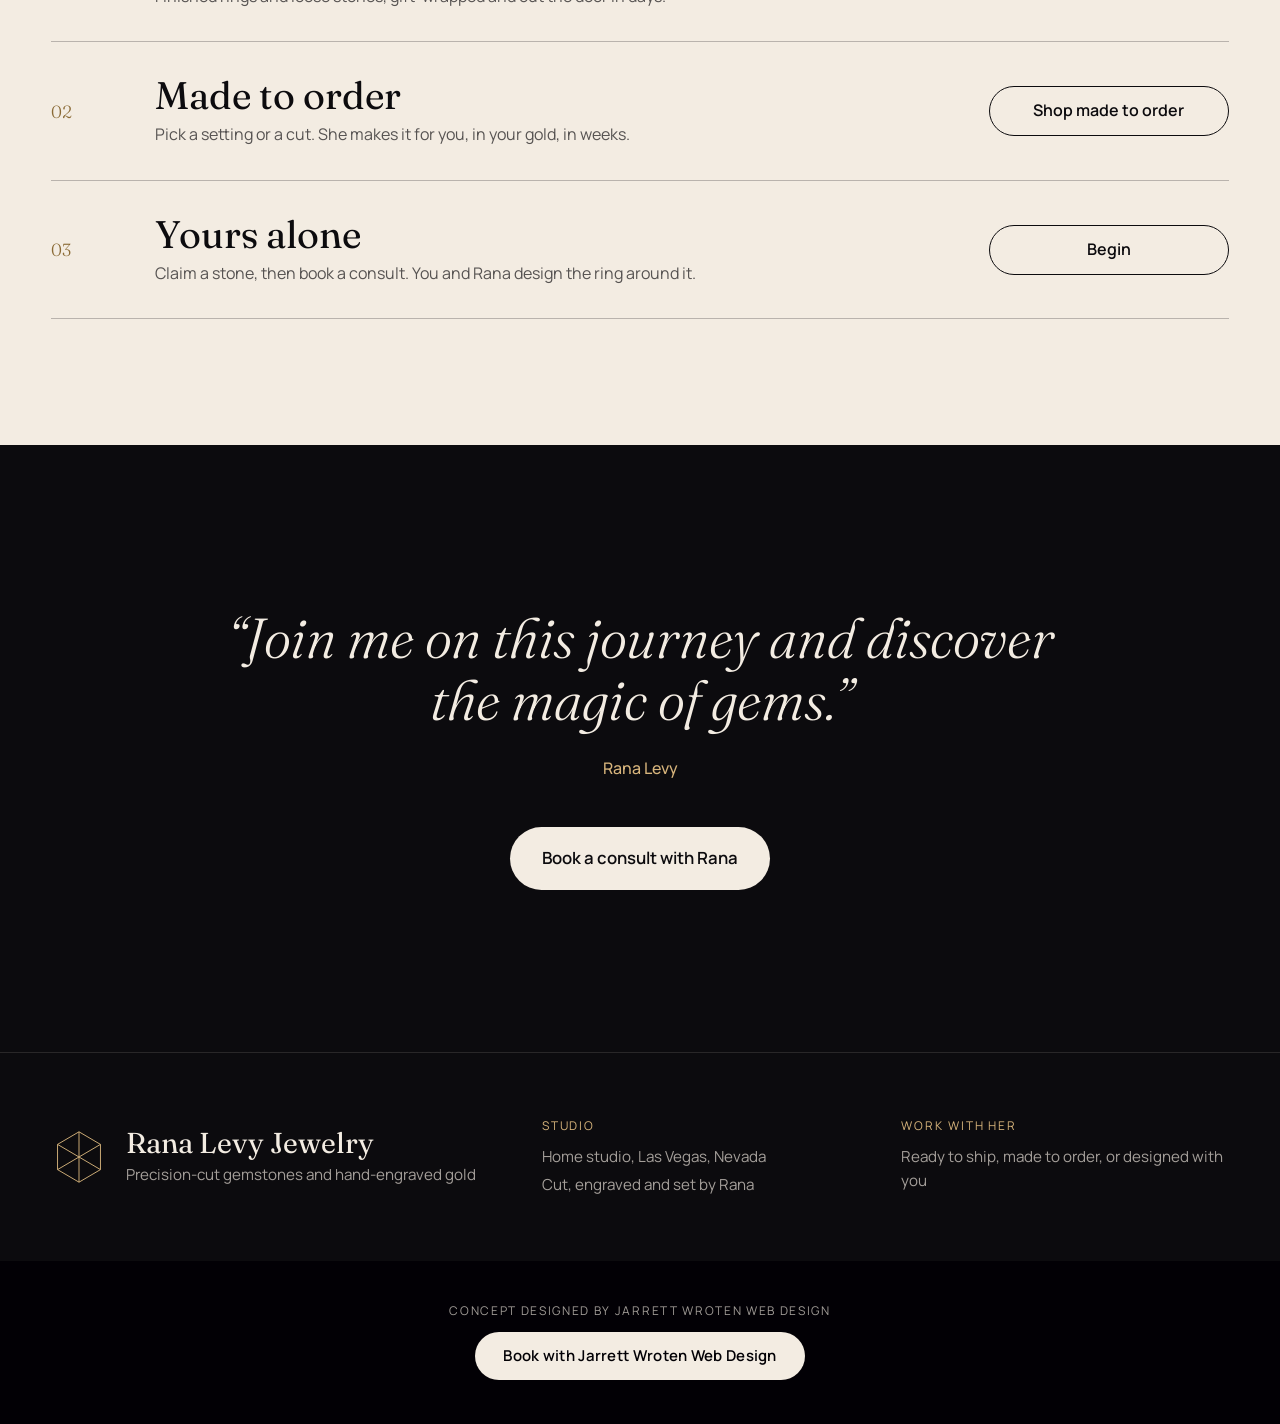
==== commit 0e8eab3a: "r3: SOTD gate fixes — phone hero/bench portrait cuts at native shape, solid header pills + hero copy" ====
--- a/index.html
+++ b/index.html
@@ -12,66 +12,85 @@
 <link rel="preload" as="image" href="media/hero.jpg">
 <script type="text/javascript">(function(w,d){w.clarity=w.clarity||function(){(w.clarity.q=w.clarity.q||[]).push(arguments)};var done=0,ev=["scroll","pointerdown","keydown"],o={passive:true,capture:true};function go(){if(done)return;done=1;ev.forEach(function(e){w.removeEventListener(e,go,o)});var t=d.createElement("script");t.async=1;t.src="https://www.clarity.ms/tag/yvve5xueah";var y=d.getElementsByTagName("script")[0];y.parentNode.insertBefore(t,y)}ev.forEach(function(e){w.addEventListener(e,go,o)});function idle(){w.requestIdleCallback?w.requestIdleCallback(go,{timeout:2500}):setTimeout(go,2500)}d.readyState==="complete"?idle():w.addEventListener("load",idle,{once:true})})(window,document);clarity("set","site","rana-r2");</script>
 <link rel="stylesheet" href="style.css?v=6">
+<link rel="stylesheet" href="r3.css?v=1">
 </head>
 <body>
 <header class="nav">
   <a class="mark" href="#top" aria-label="Rana Levy, top">Rana Levy</a>
-    <div class="nav-btns"><a class="nav-cta" href="ready.html">Shop</a><a class="nav-cta" href="https://www.ranalevyjewelry.com/contact">Custom Consult</a></div>
+    <div class="nav-btns"><a class="nav-cta" href="ready.html">Shop</a><a class="nav-cta nav-cta--solid" href="https://www.ranalevyjewelry.com/contact">Custom Consult</a></div>
 </header>
 
 <main id="top">
 <section class="hero">
-  <video class="hero-film" autoplay muted loop playsinline preload="auto" poster="media/hero.jpg" aria-label="Rana Levy's rings stacked across a hand, then a teal sapphire and a hexagon-set diamond turning in the light">
-    <source src="media/hero.mp4" type="video/mp4">
-  </video>
-  <div class="hero-copy">
+  <div class="hero-stage">
+    <video class="hero-film" autoplay muted loop playsinline preload="auto" poster="media/hero.jpg" data-src-d="media/hero.mp4" data-src-m="media/hero-m.mp4" data-poster-m="media/hero-m.jpg" aria-label="Rana Levy's rings stacked across a hand, then a teal sapphire and a hexagon-set diamond turning in the light"></video>
     <h1 class="title" aria-label="Rana Levy"><span class="w">Rana</span> <span class="w it">Levy</span></h1>
-    <p class="lede">She cuts the stone. She engraves the gold. The ring you wear passed through one pair of hands.</p>
-    <div class="ctas"><a class="btn" href="https://www.ranalevyjewelry.com/contact">Start your ring</a><a class="link" href="#cuts">See her cuts</a></div>
   </div>
-  <svg class="facet" viewBox="0 0 120 120" aria-hidden="true"><path pathLength="1" d="M60 6 106 33v54L60 114 14 87V33Z M60 6v108 M14 33l92 54 M106 33 14 87"/></svg>
+  <div class="hero-band">
+    <p class="lede rv">She cuts the stone. She engraves the gold. The ring you wear passed through one pair of hands.</p>
+    <div class="ctas rv"><a class="btn" href="https://www.ranalevyjewelry.com/contact">Start your ring</a><a class="btn btn--ghost" href="#cuts">See her cuts</a></div>
+  </div>
 </section>
 
 <section class="bench-intro" id="bench">
+  <div class="bench-gem rv">
+    <svg class="gem" viewBox="0 0 200 200" aria-hidden="true"><defs><linearGradient id="gg" x1="0" y1="0" x2="1" y2="1"><stop offset="0" stop-color="#f6e7c8"/><stop offset=".5" stop-color="#d8b57c"/><stop offset="1" stop-color="#6b4f22"/></linearGradient><linearGradient id="gl" x1="0" y1="0" x2="1" y2="0"><stop offset="0" stop-color="#fff" stop-opacity="0"/><stop offset=".5" stop-color="#fff" stop-opacity=".9"/><stop offset="1" stop-color="#fff" stop-opacity="0"/></linearGradient><clipPath id="gc"><path d="M100 10 178 55v90l-78 45-78-45V55Z"/></clipPath></defs>
+<g class="gem-f"><path d="M100 10 140 55H60Z"/><path d="M100 10 178 55H140Z"/><path d="M100 10 60 55H22Z"/><path d="M22 55h38l-38 90Z"/><path d="M178 55h-38l38 90Z"/><path d="M60 55h80l-40 70Z"/><path d="M60 55 22 145l78-20Z"/><path d="M140 55l38 90-78-20Z"/><path d="M22 145l78-20v65Z"/><path d="M178 145l-78-20v65Z"/></g>
+<g clip-path="url(#gc)"><rect class="gem-glint" x="-120" y="-20" width="70" height="240" fill="url(#gl)" transform="rotate(18 100 100)"/></g>
+<path class="gem-edge" d="M100 10 178 55v90l-78 45-78-45V55Z M22 55h156 M60 55l40 70 40-70 M100 125v65 M22 145l78-20 78 20"/></svg>
+    <ul class="facts">
+      <li><b>6</b><span>years at the cutting wheel</span></li>
+      <li><b>1</b><span>pair of hands, stone to setting</span></li>
+      <li><b>LV</b><span>home studio, Las Vegas</span></li>
+    </ul>
+  </div>
   <div class="bench-text">
-    <h2>A home studio on the quiet edge of Las&nbsp;Vegas.</h2>
-    <p>Cut, engraved and set by her. Six years at the cutting wheel. Every design drawn, built and refined at her own bench, then carried from the workbench straight to your finger.</p>
+    <h2 class="rv-lines">A home studio on the quiet edge of Las&nbsp;Vegas.</h2>
+    <p class="rv">Cut, engraved and set by her. Six years at the cutting wheel. Every design drawn, built and refined at her own bench, then carried from the workbench straight to your finger.</p>
   </div>
 </section>
 <section class="bench">
   <div class="bench-stick">
-    <div class="bench-frame"><video class="bench-film" autoplay muted loop playsinline preload="auto" poster="media/bench.jpg" aria-label="At Rana's bench: faceted stones held in tweezers, gold engraved by hand, a row of finished cuts, rings turning in the light"><source src="media/bench.mp4" type="video/mp4"></video></div>
+    <div class="bench-frame"><video class="bench-film" autoplay muted loop playsinline preload="auto" poster="media/bench.jpg" data-src-d="media/bench.mp4" data-src-m="media/bench-m.mp4" data-poster-m="media/bench-m.jpg" aria-label="At Rana's bench: faceted stones held in tweezers, gold engraved by hand, a row of finished cuts, rings turning in the light"></video></div>
   </div>
 </section>
 
 <section class="cuts" id="cuts">
   <div class="cuts-head">
-    <h2>Look closer.<br><em>Then closer again.</em></h2>
-    <p>Her pieces are made to pull your eye to places you didn't notice the first time. These are hers, cut and set in her studio.</p>
+    <h2 class="rv-lines">Look closer.<br><em>Then closer again.</em></h2>
+    <p class="rv">Her pieces are made to pull your eye to places you didn't notice the first time. These are hers, cut and set in her studio. Drag to see more.</p>
   </div>
-  <div class="cut-row">
-    <a class="cut" href="https://www.ranalevyjewelry.com/shop"><div class="ph"><img src="media/made-65722f539b4fcc44f6bedaa7.jpg" alt="Blue lab sapphire cut in Rana's Hibiscus design" loading="lazy" width="800" height="800"></div><h3>Hibiscus</h3><p>Her own design. Flowers within flowers, ten sides, frosted petals on the crown.</p></a>
-    <a class="cut" href="https://www.ranalevyjewelry.com/shop"><div class="ph"><img src="media/made-657231f9263fd234be0831f7.jpg" alt="Sea-foam lab sapphire in the Hanami cut" loading="lazy" width="800" height="800"></div><h3>Hanami</h3><p>Sea-foam teal, cut by her. Better turning in your hand than in any photo.</p></a>
-    <a class="cut" href="https://www.ranalevyjewelry.com/shop"><div class="ph"><img src="media/made-6a35991abbaef61d5bb3887e.jpg" alt="Madagascar pink sapphire in a 14kt gold ring hand-engraved with stars and swirls" loading="lazy" width="800" height="800"></div><h3>Stars &amp; swirls</h3><p>A Madagascar pink sapphire in 14kt gold, ribbons of celestial engraving cut by hand.</p></a>
+  <div class="cut-row" tabindex="0" aria-label="Rana's pieces, drag or swipe to scroll">
+    <a class="cut" href="https://www.ranalevyjewelry.com/shop-i1Da8/p/82mm-blue-lab-sapphire-hibiscus-gemstone-blue-sapphires-sapphire-gemstone-synthetic-sapphire-lab-grown-gem-blue-gem-1" target="_blank" rel="noopener" draggable="false"><div class="ph"><img src="media/made-65722f539b4fcc44f6bedaa7.jpg" alt="Blue lab sapphire cut in Rana's Hibiscus design" loading="lazy" width="800" height="800" draggable="false"></div><h3>Hibiscus</h3><p>Her own design. Flowers within flowers, ten sides, frosted petals on the crown.</p><span class="cut-go">View this piece &rarr;</span></a>
+    <a class="cut" href="https://www.ranalevyjewelry.com/shop-i1Da8/p/made-to-order-2-carat-sea-foam-lab-sapphire-green-sapphire-sapphire-gemstone-synthetic-sapphire-synthetic-gem-teal-gem-teal-gems" target="_blank" rel="noopener" draggable="false"><div class="ph"><img src="media/made-657231f9263fd234be0831f7.jpg" alt="Sea-foam lab sapphire in the Hanami cut" loading="lazy" width="800" height="800" draggable="false"></div><h3>Hanami</h3><p>Sea-foam teal, cut by her. Better turning in your hand than in any photo.</p><span class="cut-go">View this piece &rarr;</span></a>
+    <a class="cut" href="https://www.ranalevyjewelry.com/shop-i1Da8/p/4x7pze5i2silr0s3zif673u5qntwr5" target="_blank" rel="noopener" draggable="false"><div class="ph"><img src="media/made-6a35991abbaef61d5bb3887e.jpg" alt="Madagascar pink sapphire in a 14kt gold ring hand-engraved with stars and swirls" loading="lazy" width="800" height="800" draggable="false"></div><h3>Stars &amp; swirls</h3><p>A Madagascar pink sapphire in 14kt gold, ribbons of celestial engraving cut by hand.</p><span class="cut-go">View this piece &rarr;</span></a>
+    <a class="cut" href="https://www.ranalevyjewelry.com/shop-i1Da8/p/maple-leaf-ring-with-czochralski-alexandrite-14kt-gold-and-10kt-gold-size-6-maple-leaves-mixed-gold-ring-precision-cut-gemstone" target="_blank" rel="noopener" draggable="false"><div class="ph"><img src="assets/catalog/made-65722fd886f859321416c8e6.jpg" alt="Mixed gold maple leaf ring with a Czochralski alexandrite and moissanite" loading="lazy" width="800" height="800" draggable="false"></div><h3>Maple leaf</h3><p>Mixed 14kt and 10kt gold leaves around a Czochralski alexandrite.</p><span class="cut-go">View this piece &rarr;</span></a>
+    <a class="cut" href="https://www.ranalevyjewelry.com/shop-i1Da8/p/made-to-order-blue-lab-sapphire-blue-lab-sapphire-sapphire-gemstone-lab-sapphire-synthetic-gem-blue-gem-lab-sapphire-gemstone-6" target="_blank" rel="noopener" draggable="false"><div class="ph"><img src="assets/catalog/made-6572312d9b4fcc44f6bedc53.jpg" alt="Blue lab sapphire cut as a hexagon" loading="lazy" width="800" height="800" draggable="false"></div><h3>Blue hexagon</h3><p>A blue lab sapphire cut to a clean hexagon, made to order.</p><span class="cut-go">View this piece &rarr;</span></a>
+    <a class="cut" href="https://www.ranalevyjewelry.com/shop-i1Da8/p/made-to-order-14kt-white-gold-lab-sapphire-gem-snowflake-pendant-snowflake-gem-snowflake-jewelry-lab-sapphire-gemstone-blue-sapphire" target="_blank" rel="noopener" draggable="false"><div class="ph"><img src="assets/catalog/made-657151b7190c5e2711d157f8.jpg" alt="Lab sapphire snowflake pendant in 14kt white gold" loading="lazy" width="800" height="800" draggable="false"></div><h3>Snowflake</h3><p>A lab sapphire snowflake pendant in 14kt white gold.</p><span class="cut-go">View this piece &rarr;</span></a>
   </div>
 </section>
 
 <section class="ways" id="ways">
-  <h2>Three ways to make one yours.</h2>
+  <h2 class="rv-lines">Three ways to make one yours.</h2>
   <ol class="way-list">
-    <li><span class="wn">01</span><div><h3>Ready to ship</h3><p>Finished rings and loose stones, gift-wrapped and out the door in days.</p></div><a href="ready.html">Shop ready now</a></li>
-    <li><span class="wn">02</span><div><h3>Made to order</h3><p>Pick a setting or a cut. She makes it for you, in your gold, in weeks.</p></div><a href="made.html">Shop made to order</a></li>
-    <li><span class="wn">03</span><div><h3>Yours alone</h3><p>Claim a stone, then book a consult. You and Rana design the ring around it.</p></div><a href="https://www.ranalevyjewelry.com/contact">Begin</a></li>
+    <li class="rv"><span class="wn">01</span><div><h3>Ready to ship</h3><p>Finished rings and loose stones, gift-wrapped and out the door in days.</p></div><a href="ready.html">Shop ready now</a></li>
+    <li class="rv"><span class="wn">02</span><div><h3>Made to order</h3><p>Pick a setting or a cut. She makes it for you, in your gold, in weeks.</p></div><a href="made.html">Shop made to order</a></li>
+    <li class="rv"><span class="wn">03</span><div><h3>Yours alone</h3><p>Claim a stone, then book a consult. You and Rana design the ring around it.</p></div><a href="https://www.ranalevyjewelry.com/contact">Begin</a></li>
   </ol>
 </section>
 
 <section class="close">
-  <blockquote>“Join me on this journey and discover the magic of gems.”<cite>Rana Levy</cite></blockquote>
-  <a class="btn big" href="https://www.ranalevyjewelry.com/contact">Book a consult with Rana</a>
+  <blockquote class="rv">“Join me on this journey and discover the magic of gems.”<cite>Rana Levy</cite></blockquote>
+  <a class="btn big rv" href="https://www.ranalevyjewelry.com/contact">Book a consult with Rana</a>
 </section>
 </main>
-<footer class="foot"><span>Rana Levy Jewelry · Las Vegas, Nevada</span><span>Concept by Jarrett Wroten</span></footer>
-<script src="main.js?v=4"></script>
+<footer class="foot">
+  <div class="foot-brand"><svg class="foot-mark" viewBox="0 0 120 120" aria-hidden="true"><path d="M60 6 106 33v54L60 114 14 87V33Z M60 6v108 M14 33l92 54 M106 33 14 87"/></svg><div><p class="foot-name">Rana Levy Jewelry</p><p class="foot-sub">Precision-cut gemstones and hand-engraved gold</p></div></div>
+  <div class="foot-col"><p class="foot-k">Studio</p><p>Home studio, Las Vegas, Nevada</p><p>Cut, engraved and set by Rana</p></div>
+  <div class="foot-col"><p class="foot-k">Work with her</p><p>Ready to ship, made to order, or designed with you</p></div>
+</footer>
+<button class="pause" type="button" aria-pressed="false" aria-label="Pause motion"><span class="pause-i" aria-hidden="true"></span><span class="pause-t">Pause</span></button>
+<script src="main.js?v=5"></script>
 <!-- jw-book:start -->
 <style>
 .jw-book{position:relative;z-index:50;clear:both;display:flex;flex-direction:column;align-items:center;gap:12px;padding:40px 20px calc(44px + env(safe-area-inset-bottom));background:#020005;text-align:center;font-family:inherit;margin:0}
--- a/r3.css
+++ b/r3.css
@@ -0,0 +1,88 @@
+/* r3: SOTD gate fixes */
+/* header pills: solid backgrounds, no scrim */
+.nav-cta{background:#0c0b0e;border-color:rgba(243,236,226,.5);color:var(--cream)}
+.nav-cta--solid{background:var(--cream);color:var(--ink);border-color:var(--cream)}
+.nav-cta--solid:hover{background:var(--gold);border-color:var(--gold)}
+.mark{text-shadow:0 1px 3px rgba(0,0,0,.6)}
+/* hero: film stage + solid copy band */
+.hero{height:auto;min-height:0;display:block;background:var(--ink);overflow:visible}
+.hero-stage{position:relative;overflow:hidden;background:#000}
+.hero-film{position:relative;inset:auto;display:block;width:100%;height:auto;aspect-ratio:2/1;max-height:86svh;object-fit:cover}
+.hero .title{position:absolute;left:var(--g);bottom:clamp(1.2rem,4vh,3rem);z-index:2;margin:0;text-shadow:0 1px 3px rgba(0,0,0,.5),0 2px 18px rgba(0,0,0,.35)}
+.hero-band{display:grid;grid-template-columns:minmax(0,1.2fr) auto;gap:2rem;align-items:center;padding:clamp(2rem,5vh,3.2rem) var(--g);background:var(--ink);border-bottom:1px solid rgba(243,236,226,.1)}
+.hero-band .lede{margin:0;max-width:38rem;text-shadow:none;font-size:clamp(1.1rem,1.7vw,1.4rem);color:var(--cream)}
+.hero-band .ctas{margin:0;gap:.8rem}
+.btn{display:inline-flex;align-items:center;justify-content:center;min-height:48px}
+.btn--ghost{background:transparent;color:var(--cream);border:1px solid rgba(243,236,226,.5)}
+.btn--ghost:hover{background:var(--cream);color:var(--ink)}
+/* bench intro: left column filled */
+.bench-intro{align-items:center}
+.bench-gem{display:flex;align-items:center;gap:clamp(1.5rem,3vw,3rem)}
+.gem{width:clamp(120px,14vw,200px);flex:none;overflow:visible;filter:drop-shadow(0 10px 30px rgba(216,181,124,.18))}
+.gem-f path{fill:url(#gg);stroke:none;opacity:calc(.35 + var(--f,0)*.65);transition:opacity .25s}
+.gem-edge{fill:none;stroke:#f6e7c8;stroke-width:1;opacity:.75}
+.gem-glint{transform-box:view-box;mix-blend-mode:screen}
+.facts{list-style:none;padding:0;display:grid;gap:1.1rem}
+.facts li{display:flex;align-items:baseline;gap:.9rem;border-bottom:1px solid rgba(243,236,226,.12);padding-bottom:.9rem}
+.facts b{font:300 clamp(2rem,3vw,2.8rem)/1 var(--serif);color:var(--gold);min-width:3.2rem}
+.facts span{color:var(--mut)}
+/* cuts: drag row */
+.cut-row{display:flex;gap:clamp(1rem,2vw,2rem);overflow-x:auto;scroll-snap-type:x proximity;scrollbar-width:none;margin:0 calc(var(--g)*-1);padding:0 var(--g) .5rem;scroll-padding-inline:var(--g);cursor:grab;-webkit-overflow-scrolling:touch;overscroll-behavior-x:contain}
+.cut-row::-webkit-scrollbar{display:none}
+.cut-row.drag{cursor:grabbing;scroll-snap-type:none}
+.cut-row.drag .cut{pointer-events:none}
+.cut{flex:0 0 clamp(260px,29vw,440px);scroll-snap-align:start;user-select:none}
+.cut img{-webkit-user-drag:none}
+.cut .ph::before{content:"";position:absolute;z-index:1;inset:-40% auto -40% 0;width:30%;background:linear-gradient(90deg,transparent,rgba(255,255,255,.28),transparent);transform:translateX(calc(var(--sx,0)*480% - 120%)) rotate(14deg);pointer-events:none;mix-blend-mode:screen}
+.cut-go{display:inline-flex;align-items:center;min-height:44px;margin-top:.4rem;color:var(--gold);font-weight:600;font-size:.95rem}
+/* ways: aligned rows, equal buttons */
+.way-list li{grid-template-columns:5rem minmax(0,1fr) 15rem;padding:2rem 0;transition:background .4s}
+.way-list li:hover{padding-left:0;background:rgba(12,11,14,.04)}
+.way-list a{display:inline-flex;align-items:center;justify-content:center;width:100%;min-height:48px;text-align:center}
+/* footer */
+.foot{display:grid;grid-template-columns:1.4fr 1fr 1fr;gap:2rem;padding:clamp(3rem,7vh,5rem) var(--g);border-top:1px solid rgba(243,236,226,.12);font-size:.95rem}
+.foot-brand{display:flex;gap:1.2rem;align-items:center}
+.foot-mark{width:56px;flex:none;fill:none;stroke:var(--gold);stroke-width:2}
+.foot-name{font:400 1.8rem/1.1 var(--serif);color:var(--cream)}
+.foot-sub{margin-top:.3rem}
+.foot-k{font-size:.75rem;letter-spacing:.16em;text-transform:uppercase;color:var(--gold);margin-bottom:.6rem}
+.foot-col p+p{margin-top:.25rem}
+/* reveals */
+.rv{opacity:0;transform:translateY(28px);transition:opacity .9s cubic-bezier(.2,.8,.2,1),transform .9s cubic-bezier(.2,.8,.2,1)}
+.rv.in{opacity:1;transform:none}
+.rv-lines .ln{display:block;overflow:hidden;padding-bottom:.06em}
+.rv-lines .ln>span{display:block;transform:translateY(105%);transition:transform 1s cubic-bezier(.2,.8,.2,1);transition-delay:calc(var(--d,0)*.12s)}
+.rv-lines.in .ln>span{transform:none}
+.way-list li.rv:nth-child(2){transition-delay:.1s}.way-list li.rv:nth-child(3){transition-delay:.2s}
+/* pause */
+.pause{position:fixed;left:max(12px,env(safe-area-inset-left));bottom:max(12px,env(safe-area-inset-bottom));z-index:30;display:inline-flex;align-items:center;gap:.5rem;min-height:44px;min-width:44px;padding:0 1rem;border-radius:99px;border:1px solid rgba(243,236,226,.35);background:#0c0b0e;color:var(--cream);font:500 .85rem var(--sans);cursor:pointer}
+.pause-i{width:10px;height:12px;border-left:3px solid currentColor;border-right:3px solid currentColor}
+.pause[aria-pressed=true] .pause-i{width:0;height:0;border:0;border-left:10px solid currentColor;border-top:6px solid transparent;border-bottom:6px solid transparent}
+html.paused *,html.paused *::before,html.paused *::after{animation-play-state:paused!important}
+html.paused .gem-glint{display:none}
+@media(max-width:800px){
+ .hero-band{grid-template-columns:1fr}
+ .bench-gem{order:2}
+ .way-list li{grid-template-columns:2.5rem minmax(0,1fr)}
+ .way-list li a{grid-column:2;justify-self:stretch;width:100%}
+ .foot{grid-template-columns:1fr}
+}
+@media(max-width:700px){
+ /* phone hero: own composition, portrait cut at native shape */
+ .hero-stage{margin-top:76px}
+ .hero-film{aspect-ratio:498/1080;width:100%;height:auto;max-height:72svh;object-fit:cover;margin-top:0}
+ .hero .title{font-size:clamp(3.4rem,17vw,5rem)}
+ .hero-band{padding:1.5rem var(--g) 2rem;gap:1.2rem}
+ .hero-band .ctas .btn{flex:1 1 auto}
+ /* pinned clip: portrait cut */
+ .bench{height:auto}
+ .bench-stick{position:relative;height:auto;padding:0 var(--g) 2.5rem;display:block}
+ .bench-frame{transform:none!important;border-radius:6px!important;height:auto;aspect-ratio:auto}
+ .bench-film{aspect-ratio:498/1080;width:100%;height:auto;max-height:80svh;object-fit:cover}
+ .bench-intro{padding-top:4rem;gap:2.5rem}
+ .bench-gem{flex-direction:row;align-items:center}
+ .gem{width:110px}
+ .cut{flex-basis:78%}
+ .pause-t{display:none}
+ .pause{padding:0;justify-content:center;width:44px}
+}
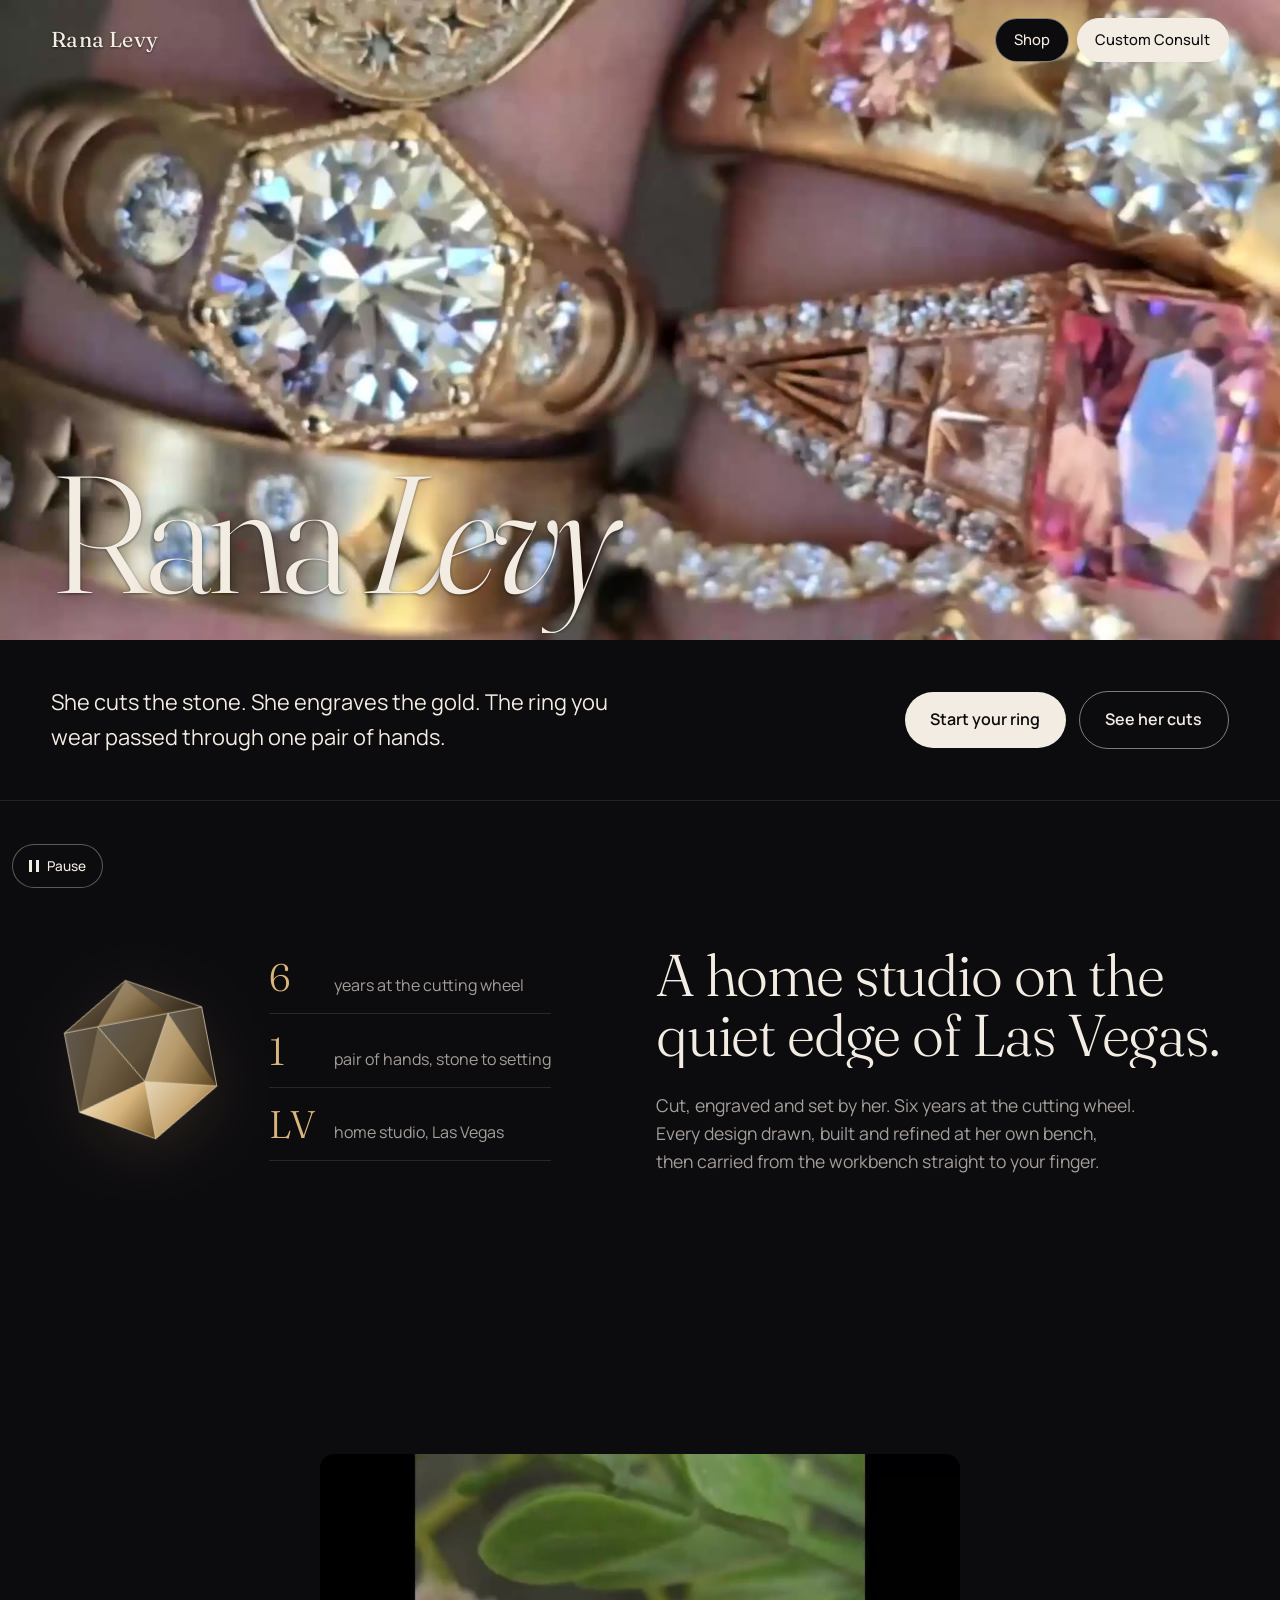
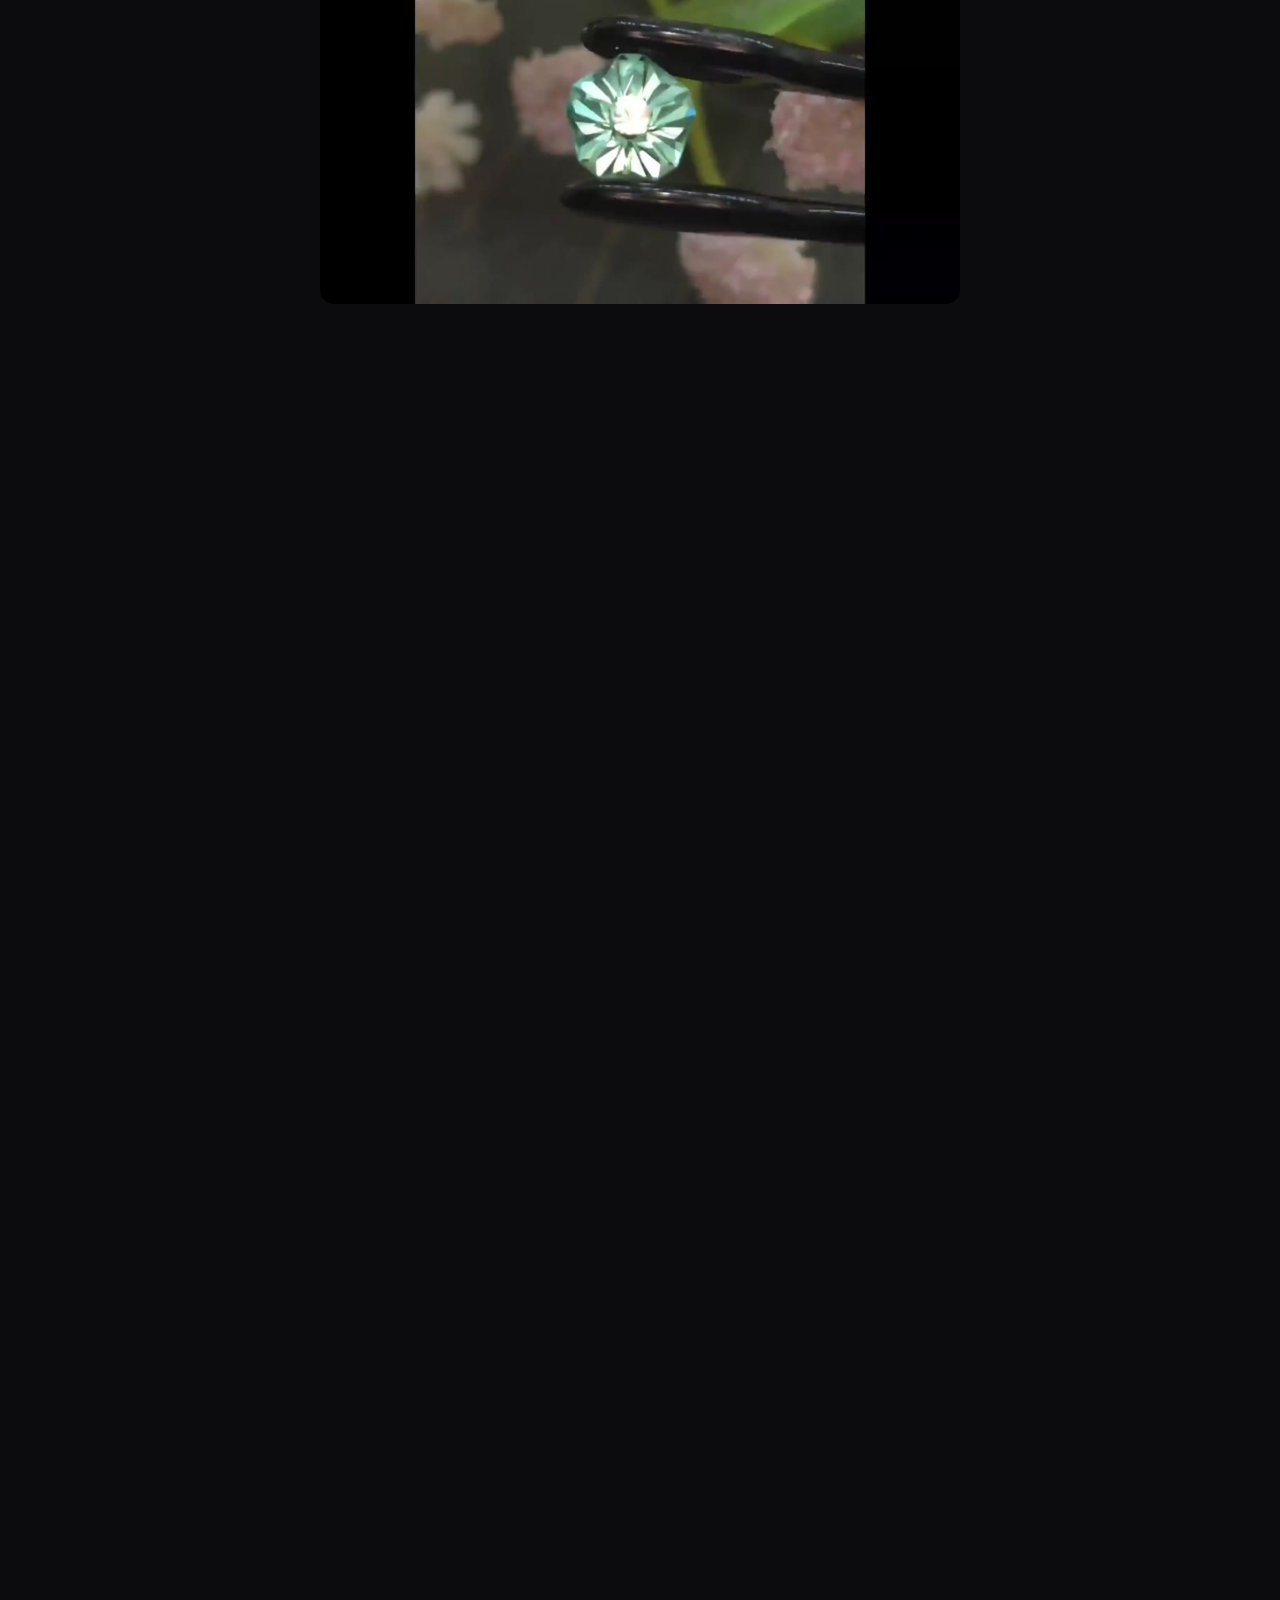
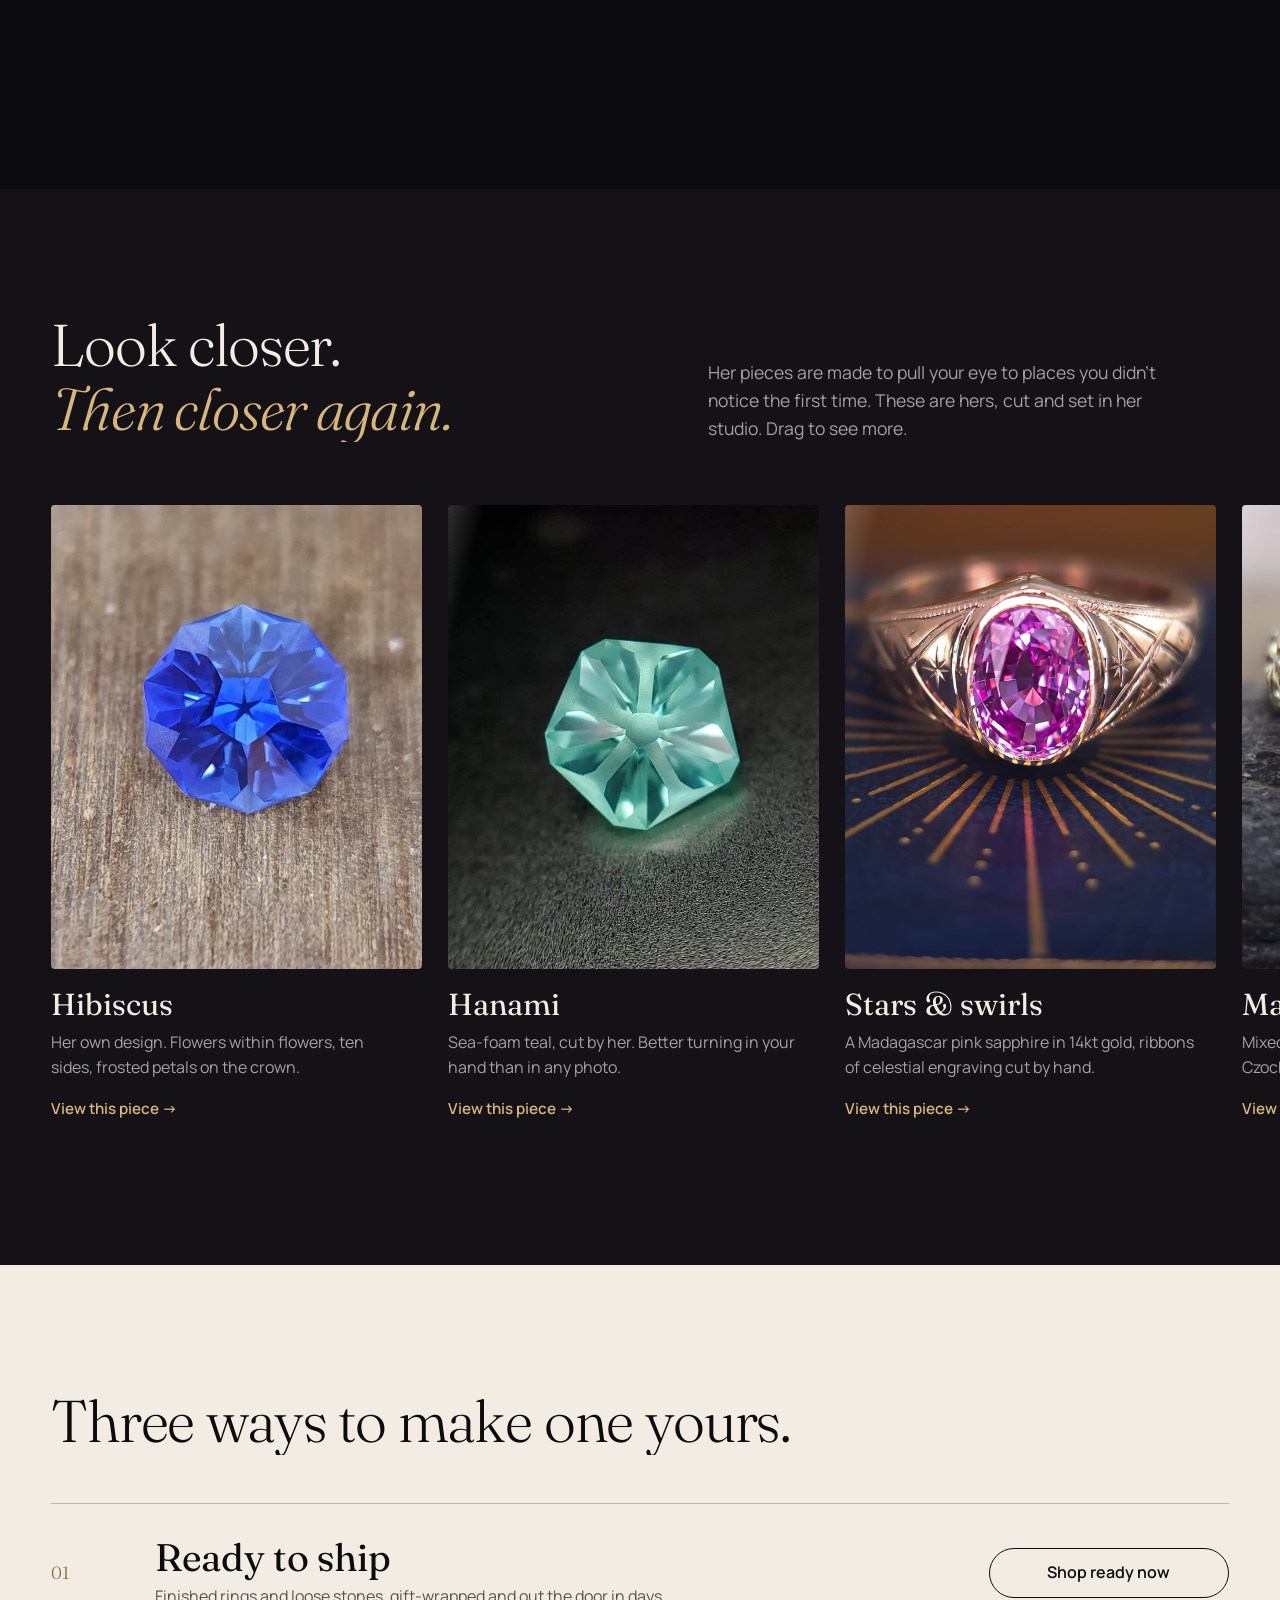
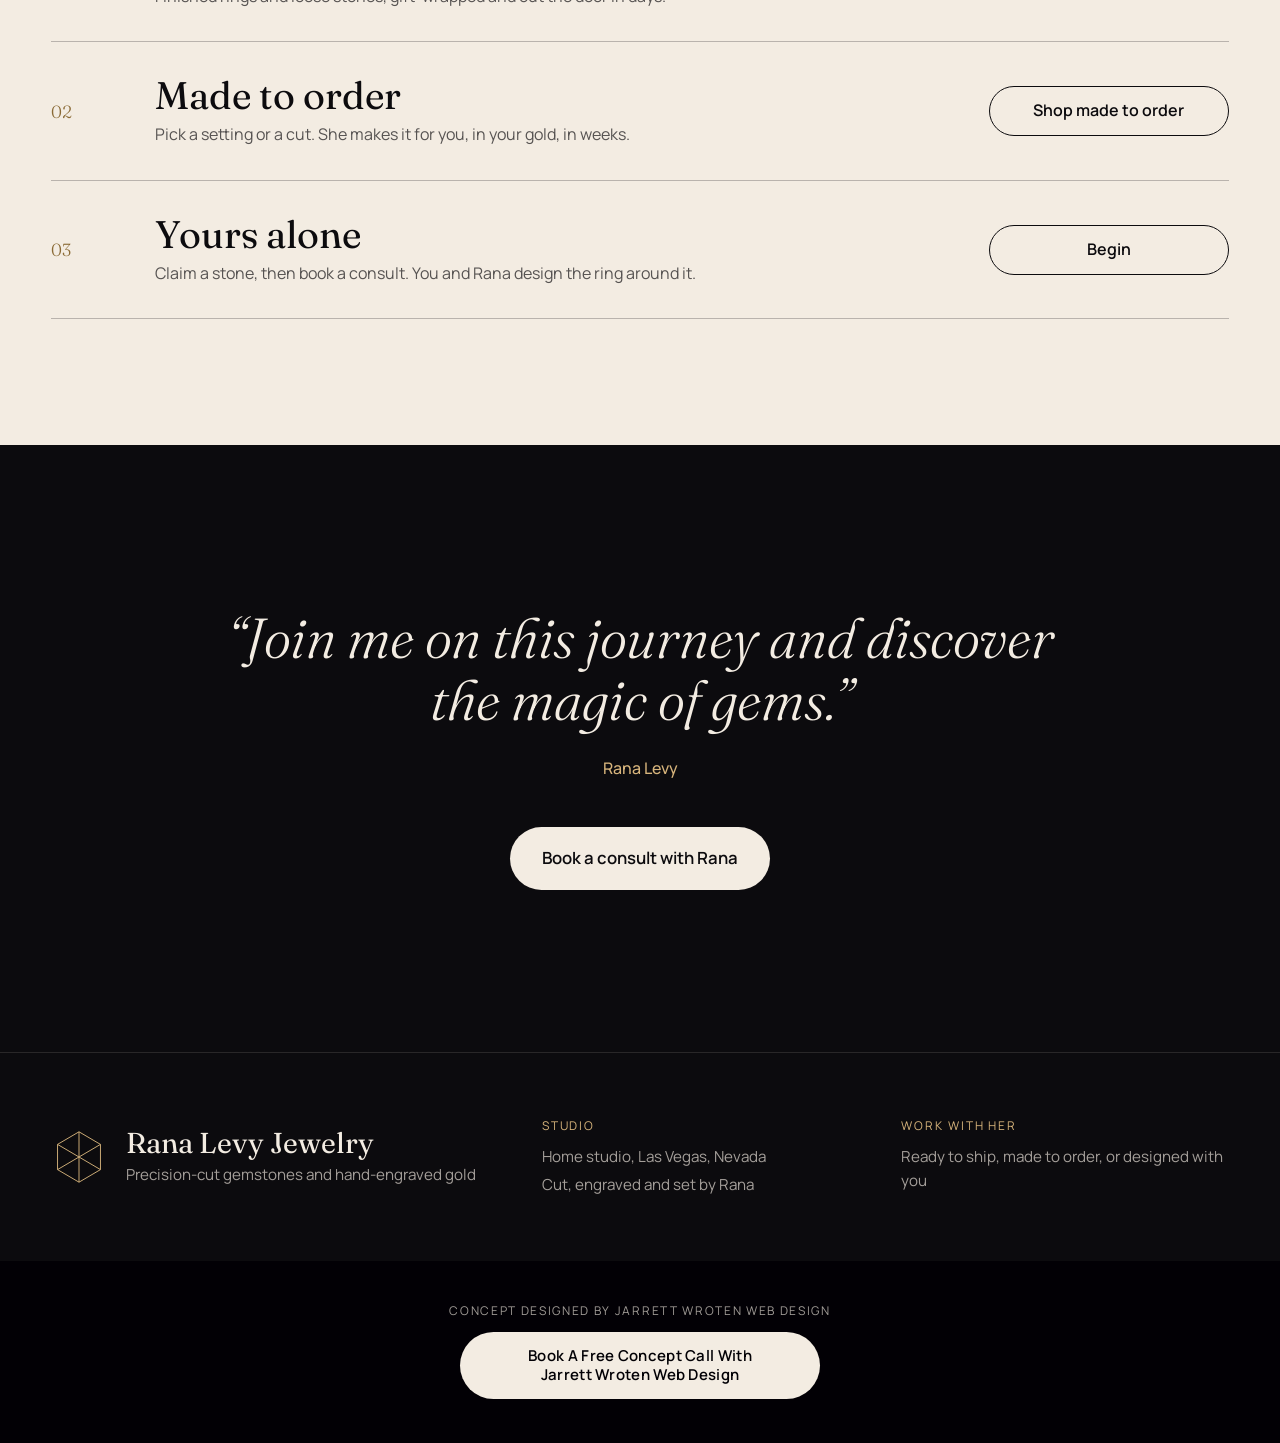
==== commit eec85420: "Book button label: Book A Free Concept Call With Jarrett Wroten Web Design" ====
--- a/index.html
+++ b/index.html
@@ -95,13 +95,13 @@
 <style>
 .jw-book{position:relative;z-index:50;clear:both;display:flex;flex-direction:column;align-items:center;gap:12px;padding:40px 20px calc(44px + env(safe-area-inset-bottom));background:#020005;text-align:center;font-family:inherit;margin:0}
 .jw-book__by{margin:0;font:inherit;font-size:12px;letter-spacing:.14em;text-transform:uppercase;color:rgba(243,236,226,.66)}
-.jw-book__btn{display:inline-flex;align-items:center;justify-content:center;min-height:48px;padding:14px 28px;border-radius:999px;background:#f3ece2;color:#020005;font:inherit;font-size:15px;font-weight:600;letter-spacing:.02em;line-height:1.2;text-decoration:none;max-width:100%;box-sizing:border-box;transition:transform .2s ease,filter .2s ease}
+.jw-book__btn{display:inline-flex;align-items:center;justify-content:center;min-height:48px;padding:14px 28px;border-radius:999px;background:#f3ece2;color:#020005;font:inherit;font-size:15px;font-weight:600;letter-spacing:.02em;line-height:1.3;text-decoration:none;text-align:center;text-wrap:balance;max-width:min(100%,360px);box-sizing:border-box;transition:transform .2s ease,filter .2s ease}
 .jw-book__btn:hover{transform:translateY(-1px);filter:brightness(1.08)}
 .jw-book__btn:focus-visible{outline:2px solid #f3ece2;outline-offset:4px}
 </style>
 <aside class="jw-book" aria-label="Concept designed by Jarrett Wroten Web Design">
 <p class="jw-book__by">Concept designed by Jarrett Wroten Web Design</p>
-<a class="jw-book__btn" href="https://jarrettwroten.com/book/" target="_blank" rel="noopener">Book with Jarrett Wroten Web Design</a>
+<a class="jw-book__btn" href="https://jarrettwroten.com/book/" target="_blank" rel="noopener">Book A Free Concept Call With Jarrett Wroten Web Design</a>
 </aside>
 <!-- jw-book:end -->
 </body>
